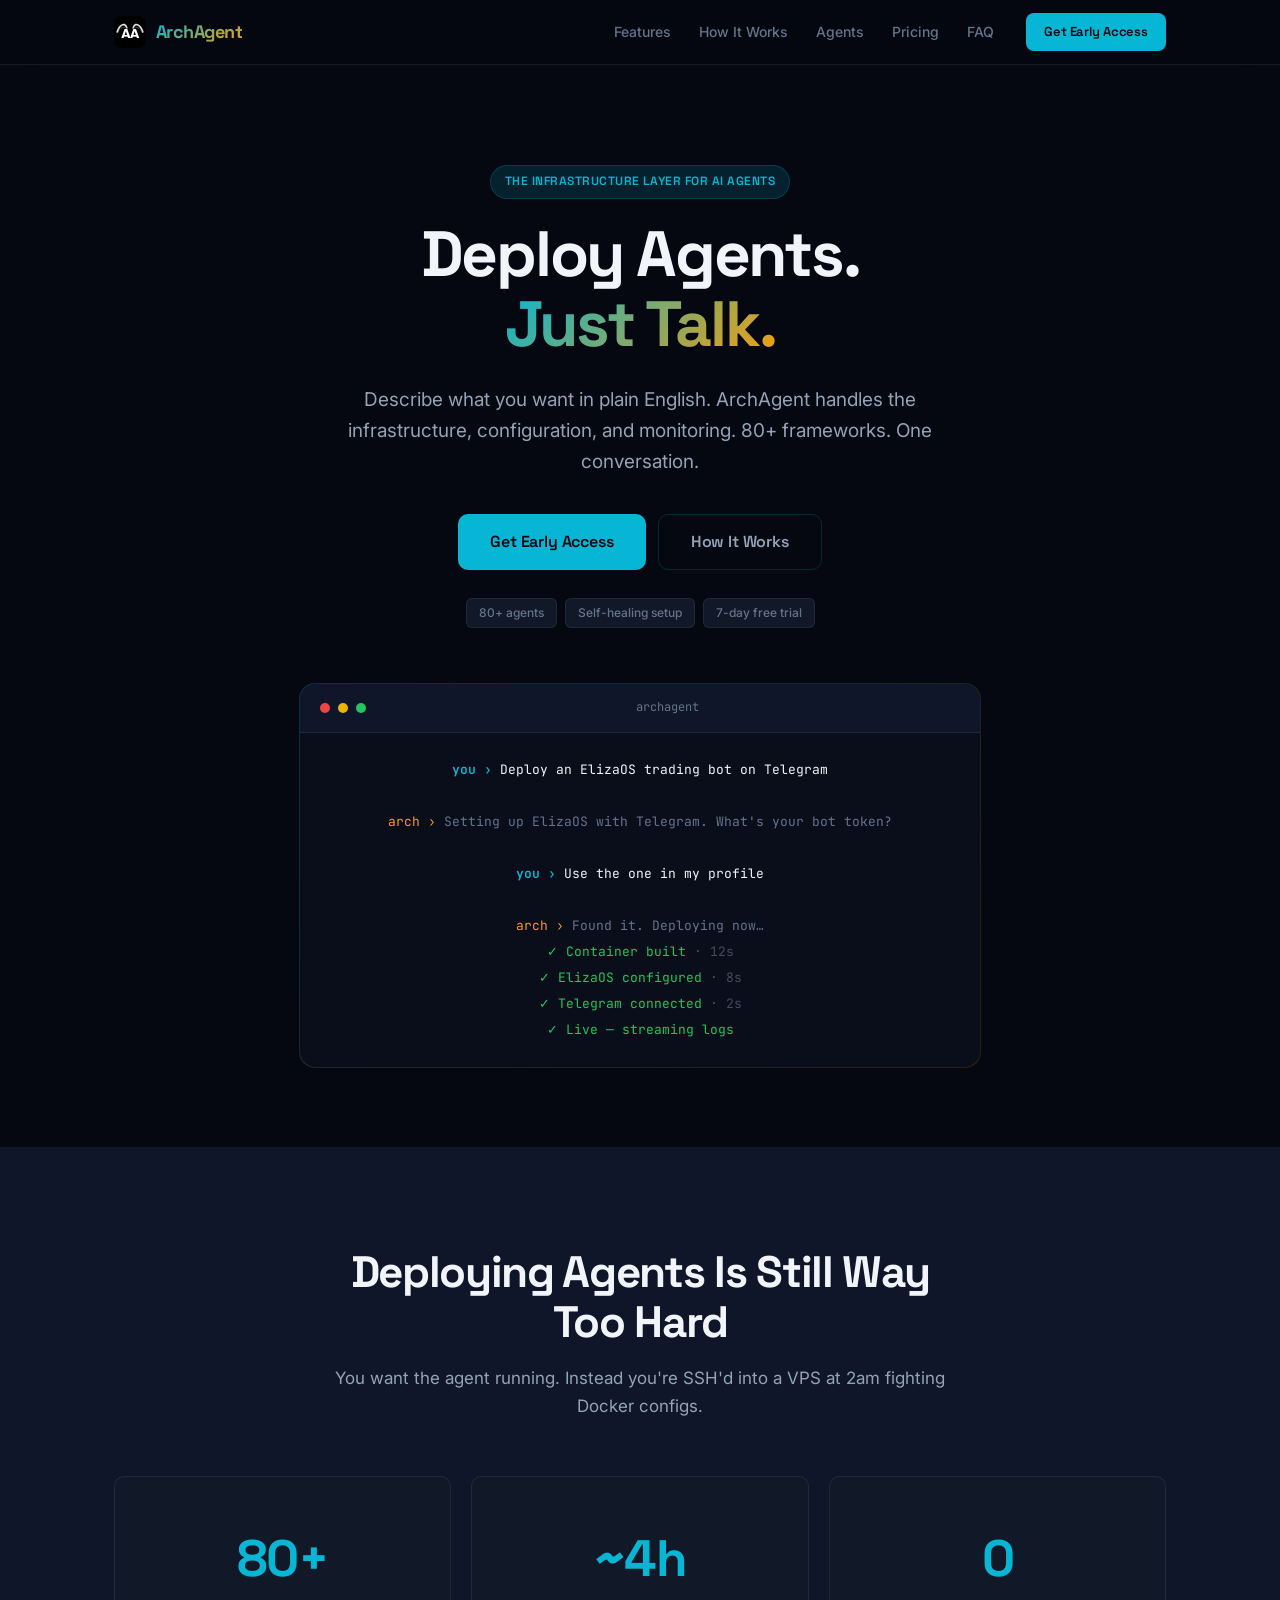
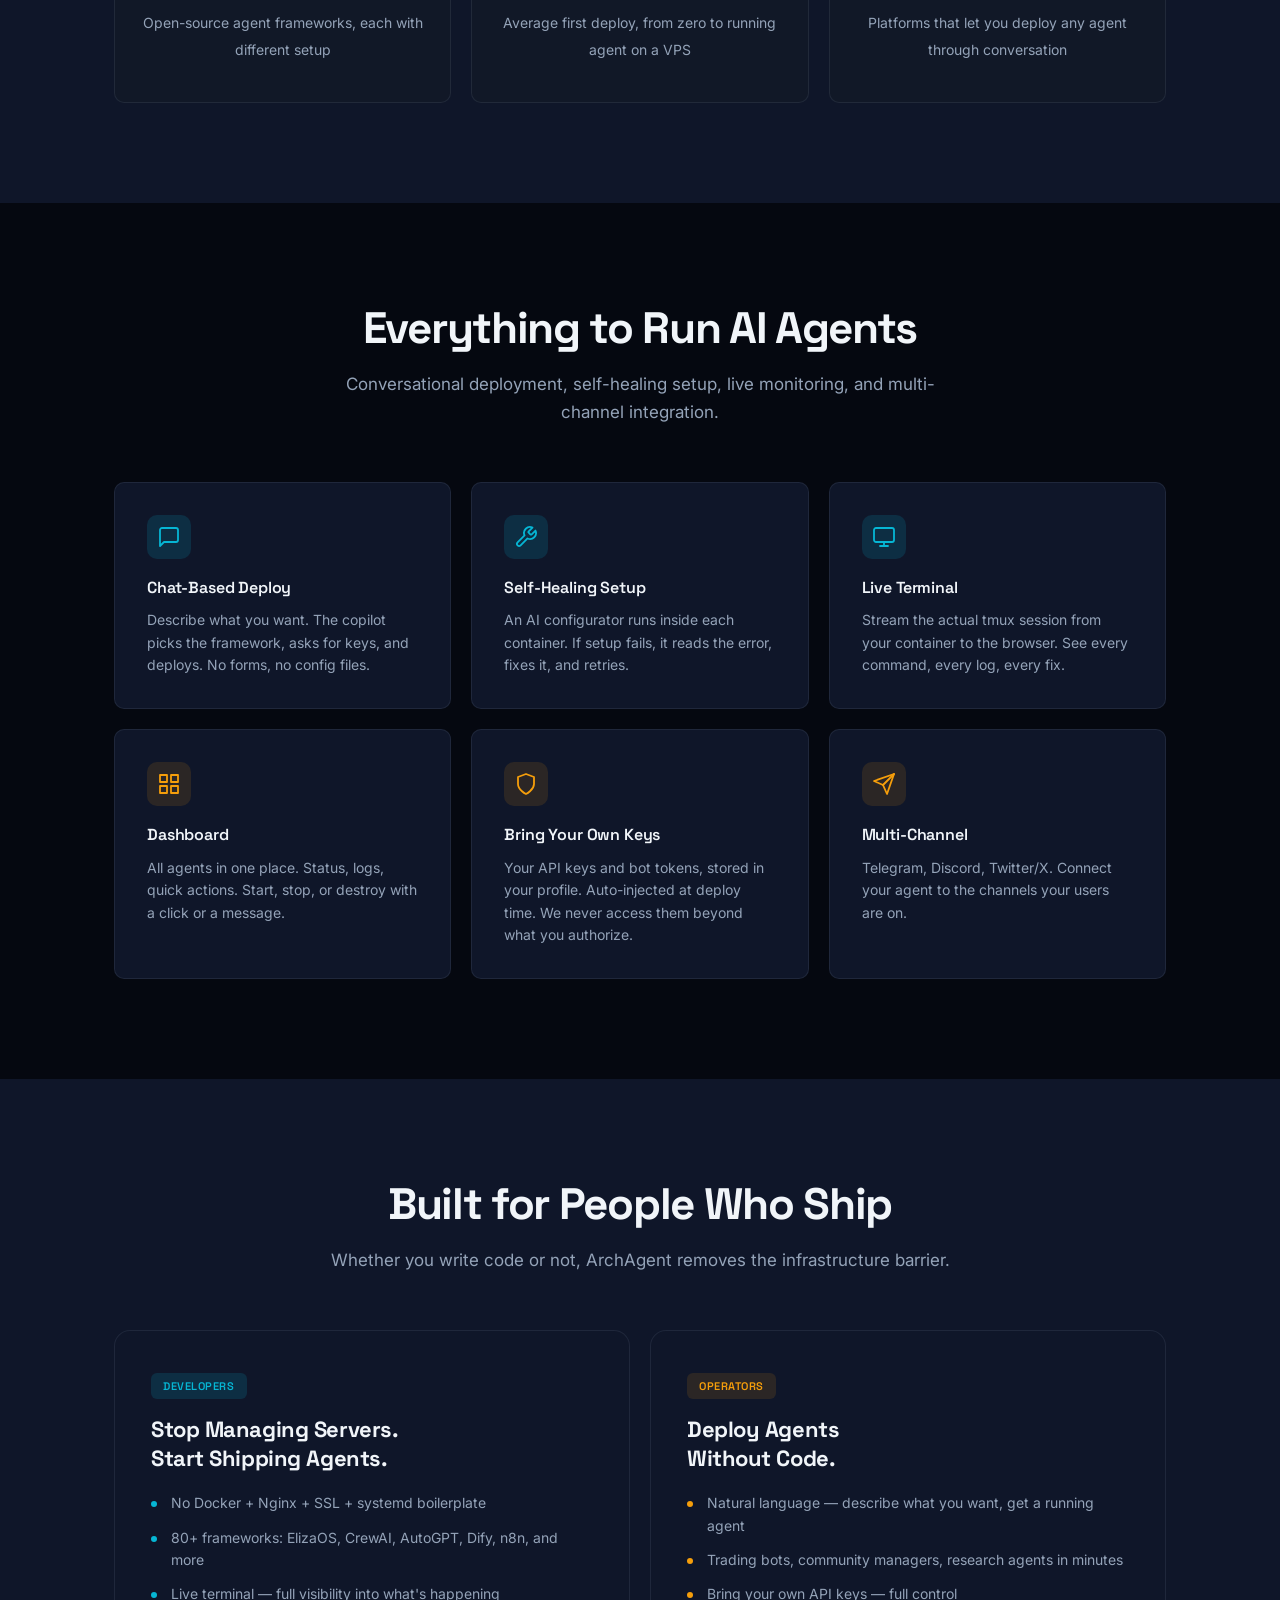
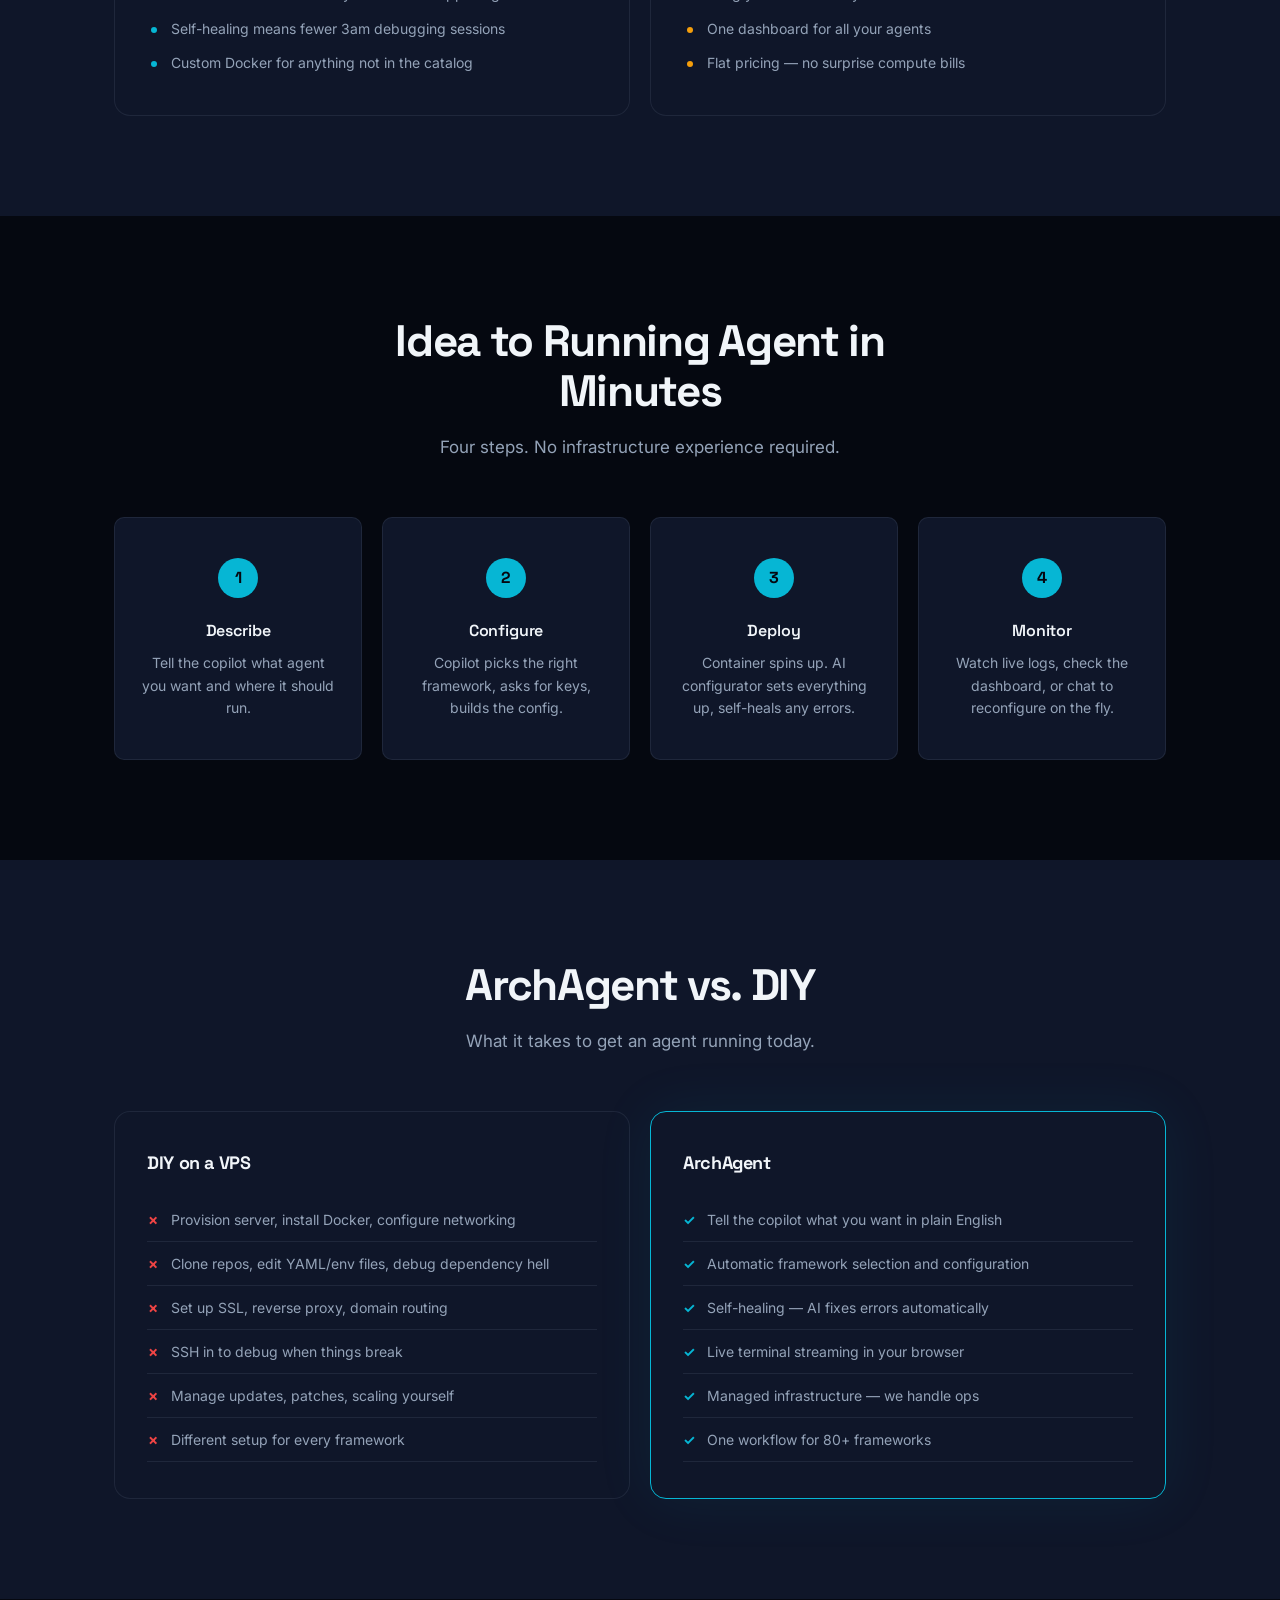
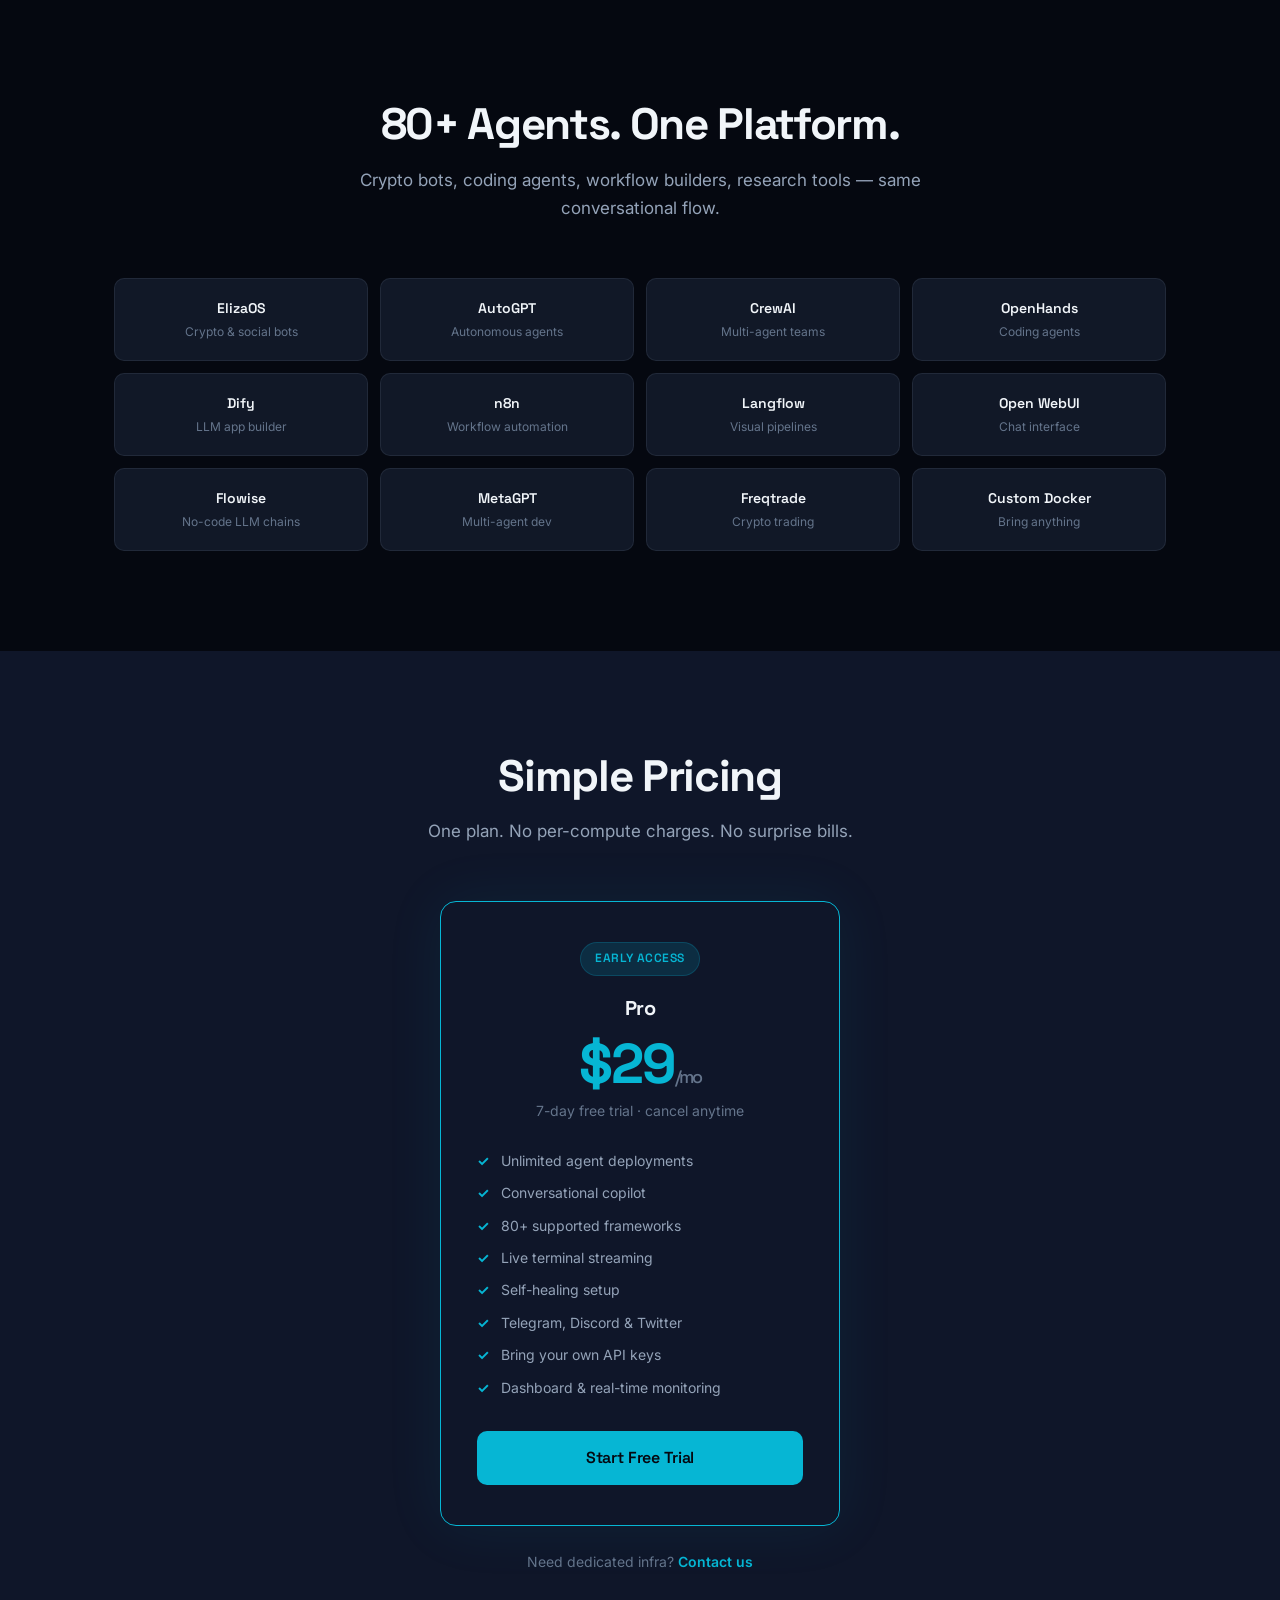
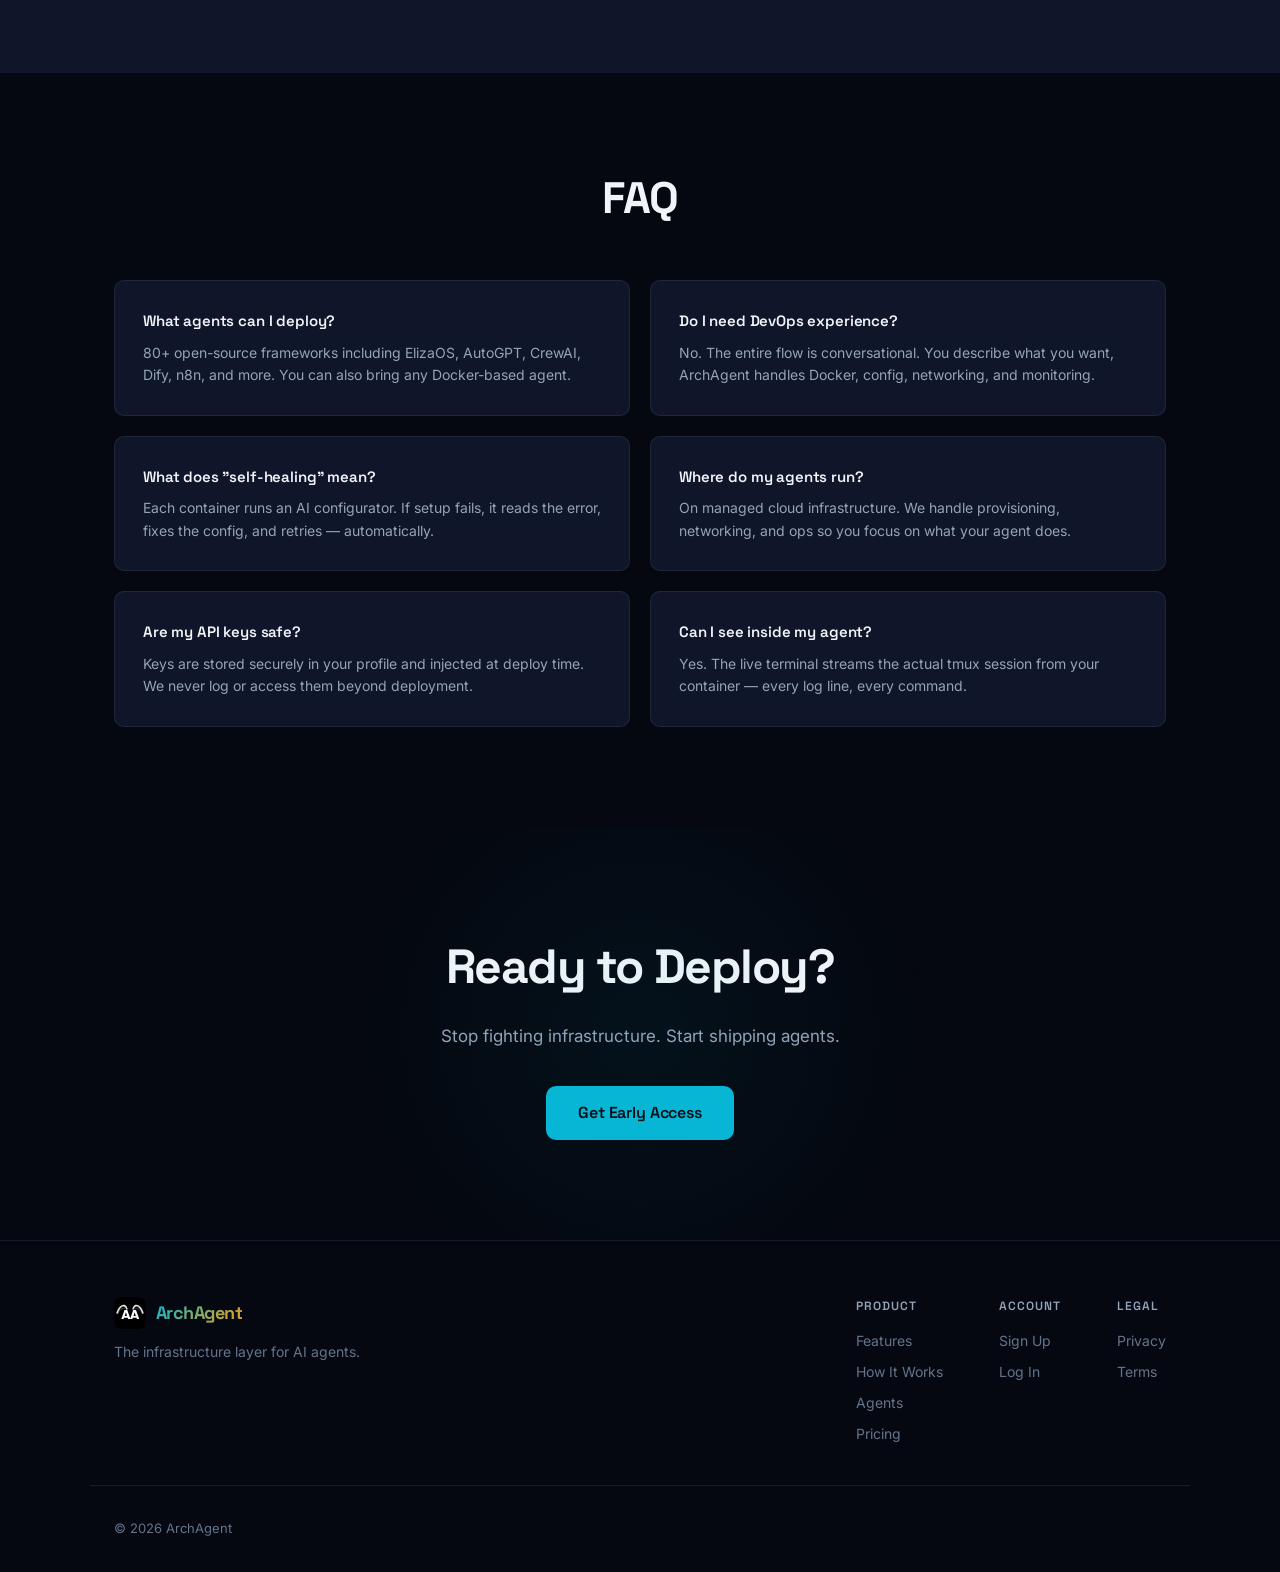
==== index.html @ 3a480fa2 "Fix placeholder link, inline styles, font imports, footer links, and webmanifest - Replace href="#" " ====
<!DOCTYPE html>
<html lang="en">
<head>
  <meta charset="UTF-8">
  <meta name="viewport" content="width=device-width, initial-scale=1.0">
  <title>ArchAgent &mdash; Deploy AI Agents by Chatting</title>
  <meta name="description" content="The infrastructure layer for AI agents. Deploy 80+ agent frameworks through conversation. No YAML, no CLI, no DevOps. Self-healing setup with full transparency.">
  <link rel="icon" type="image/svg+xml" href="favicon.svg">
  <link rel="manifest" href="site.webmanifest">
  <link rel="canonical" href="https://archagent.site/">
  <meta property="og:title" content="ArchAgent — Deploy AI Agents by Chatting">
  <meta property="og:description" content="The infrastructure layer for AI agents. Deploy 80+ frameworks through conversation. No YAML, no DevOps.">
  <meta property="og:type" content="website">
  <meta property="og:url" content="https://archagent.site/">
  <link rel="preconnect" href="https://fonts.googleapis.com">
  <link rel="preconnect" href="https://fonts.gstatic.com" crossorigin>
  <link href="https://fonts.googleapis.com/css2?family=Inter:wght@400;500;600;700&family=JetBrains+Mono:wght@400;500;600&family=Space+Grotesk:wght@500;600;700&display=swap" rel="stylesheet">
  <link rel="stylesheet" href="styles.css">
</head>
<body>
<div class="page">

  <header class="nav">
    <div class="nav-inner">
      <a href="/" class="logo" aria-label="ArchAgent home">
        <svg class="logo-mark" width="32" height="32" viewBox="0 0 32 32" fill="none">
          <rect width="32" height="32" rx="8" fill="#000"/>
          <path d="M3 16C3 16 4 13 5.5 11C7 9 9 8 10.5 8.5C12 9 12.5 10.5 13 12" stroke="#fff" stroke-width="1.4" stroke-linecap="round" fill="none" opacity=".85"/>
          <path d="M3.5 16C4 14.5 5 11.5 7 10C9 8.5 11 9 12.5 11" stroke="#fff" stroke-width="1.1" stroke-linecap="round" fill="none" opacity=".5"/>
          <path d="M4 16.5C4.5 15 6.5 12 8.5 11.5C10.5 11 12 12 13 13.5" stroke="#fff" stroke-width="0.8" stroke-linecap="round" fill="none" opacity=".3"/>
          <path d="M29 16C29 16 28 13 26.5 11C25 9 23 8 21.5 8.5C20 9 19.5 10.5 19 12" stroke="#fff" stroke-width="1.4" stroke-linecap="round" fill="none" opacity=".85"/>
          <path d="M28.5 16C28 14.5 27 11.5 25 10C23 8.5 21 9 19.5 11" stroke="#fff" stroke-width="1.1" stroke-linecap="round" fill="none" opacity=".5"/>
          <path d="M28 16.5C27.5 15 25.5 12 23.5 11.5C21.5 11 20 12 19 13.5" stroke="#fff" stroke-width="0.8" stroke-linecap="round" fill="none" opacity=".3"/>
          <text x="16" y="22" text-anchor="middle" font-family="system-ui,-apple-system,sans-serif" font-size="12" font-weight="800" letter-spacing="-0.5" fill="#fff">AA</text>
        </svg>
        <span class="logo-text">ArchAgent</span>
      </a>
      <nav class="nav-links">
        <a href="#features">Features</a>
        <a href="#how-it-works">How It Works</a>
        <a href="#agents">Agents</a>
        <a href="#pricing">Pricing</a>
        <a href="#faq">FAQ</a>
      </nav>
      <a href="https://app.archagent.site/signup" class="btn btn-sm">Get Early Access</a>
    </div>
  </header>

  <main>

    <!-- ==================== HERO ==================== -->
    <section class="hero">
      <div class="fade-up">
        <div class="pill">The Infrastructure Layer for AI Agents</div>
        <h1>Deploy Agents.<br><span class="highlight">Just Talk.</span></h1>
        <p class="hero-sub">Describe what you want in plain English. ArchAgent handles the infrastructure, configuration, and monitoring. 80+ frameworks. One conversation.</p>
        <div class="hero-actions">
          <a href="https://app.archagent.site/signup" class="btn btn-lg">Get Early Access</a>
          <a href="#how-it-works" class="btn btn-ghost btn-lg">How It Works</a>
        </div>
        <div class="hero-meta">
          <div class="tag">80+ agents</div>
          <div class="tag">Self-healing setup</div>
          <div class="tag">7-day free trial</div>
        </div>
      </div>
      <div class="terminal-wrap fade-up fade-up-delay">
        <div class="terminal-frame">
          <div class="terminal-bar">
            <span class="terminal-dot terminal-dot-r"></span>
            <span class="terminal-dot terminal-dot-y"></span>
            <span class="terminal-dot terminal-dot-g"></span>
            <span class="terminal-title">archagent</span>
          </div>
          <div class="terminal-body">
            <p><span class="prompt">you &rsaquo;</span> <span class="cmd">Deploy an ElizaOS trading bot on Telegram</span></p>
            <p>&nbsp;</p>
            <p><span class="hi">arch &rsaquo;</span> <span class="out">Setting up ElizaOS with Telegram. What's your bot token?</span></p>
            <p>&nbsp;</p>
            <p><span class="prompt">you &rsaquo;</span> <span class="cmd">Use the one in my profile</span></p>
            <p>&nbsp;</p>
            <p><span class="hi">arch &rsaquo;</span> <span class="out">Found it. Deploying now&hellip;</span></p>
            <p><span class="ok">&check; Container built</span> <span class="dim">&middot; 12s</span></p>
            <p><span class="ok">&check; ElizaOS configured</span> <span class="dim">&middot; 8s</span></p>
            <p><span class="ok">&check; Telegram connected</span> <span class="dim">&middot; 2s</span></p>
            <p><span class="ok">&check; Live &mdash; streaming logs</span></p>
          </div>
        </div>
      </div>
    </section>

    <!-- ==================== PROBLEM ==================== -->
    <section class="section section-surface" id="problem">
      <div class="container">
        <div class="section-header">
          <h2>Deploying Agents Is Still Way Too Hard</h2>
          <p>You want the agent running. Instead you're SSH'd into a VPS at 2am fighting Docker configs.</p>
        </div>
        <div class="stats-grid fade-up">
          <div class="stat-card">
            <span class="stat-num">80+</span>
            <span class="stat-label">Open-source agent frameworks, each with different setup</span>
          </div>
          <div class="stat-card">
            <span class="stat-num">~4h</span>
            <span class="stat-label">Average first deploy, from zero to running agent on a VPS</span>
          </div>
          <div class="stat-card">
            <span class="stat-num">0</span>
            <span class="stat-label">Platforms that let you deploy any agent through conversation</span>
          </div>
        </div>
      </div>
    </section>

    <!-- ==================== FEATURES ==================== -->
    <section class="section" id="features">
      <div class="container">
        <div class="section-header">
          <h2>Everything to Run AI Agents</h2>
          <p>Conversational deployment, self-healing setup, live monitoring, and multi-channel integration.</p>
        </div>
        <div class="feature-grid fade-up">
          <div class="feature">
            <div class="feature-icon">
              <svg width="24" height="24" viewBox="0 0 24 24" fill="none" stroke="currentColor" stroke-width="1.8" stroke-linecap="round" stroke-linejoin="round"><path d="M21 15a2 2 0 01-2 2H7l-4 4V5a2 2 0 012-2h14a2 2 0 012 2z"/></svg>
            </div>
            <h3>Chat-Based Deploy</h3>
            <p>Describe what you want. The copilot picks the framework, asks for keys, and deploys. No forms, no config files.</p>
          </div>
          <div class="feature">
            <div class="feature-icon">
              <svg width="24" height="24" viewBox="0 0 24 24" fill="none" stroke="currentColor" stroke-width="1.8" stroke-linecap="round" stroke-linejoin="round"><path d="M14.7 6.3a1 1 0 000 1.4l1.6 1.6a1 1 0 001.4 0l3.77-3.77a6 6 0 01-7.94 7.94l-6.91 6.91a2.12 2.12 0 01-3-3l6.91-6.91a6 6 0 017.94-7.94l-3.76 3.76z"/></svg>
            </div>
            <h3>Self-Healing Setup</h3>
            <p>An AI configurator runs inside each container. If setup fails, it reads the error, fixes it, and retries.</p>
          </div>
          <div class="feature">
            <div class="feature-icon">
              <svg width="24" height="24" viewBox="0 0 24 24" fill="none" stroke="currentColor" stroke-width="1.8" stroke-linecap="round" stroke-linejoin="round"><rect x="2" y="3" width="20" height="14" rx="2"/><line x1="8" y1="21" x2="16" y2="21"/><line x1="12" y1="17" x2="12" y2="21"/></svg>
            </div>
            <h3>Live Terminal</h3>
            <p>Stream the actual tmux session from your container to the browser. See every command, every log, every fix.</p>
          </div>
          <div class="feature">
            <div class="feature-icon feature-icon-amber">
              <svg width="24" height="24" viewBox="0 0 24 24" fill="none" stroke="currentColor" stroke-width="1.8" stroke-linecap="round" stroke-linejoin="round"><rect x="3" y="3" width="7" height="7"/><rect x="14" y="3" width="7" height="7"/><rect x="14" y="14" width="7" height="7"/><rect x="3" y="14" width="7" height="7"/></svg>
            </div>
            <h3>Dashboard</h3>
            <p>All agents in one place. Status, logs, quick actions. Start, stop, or destroy with a click or a message.</p>
          </div>
          <div class="feature">
            <div class="feature-icon feature-icon-amber">
              <svg width="24" height="24" viewBox="0 0 24 24" fill="none" stroke="currentColor" stroke-width="1.8" stroke-linecap="round" stroke-linejoin="round"><path d="M12 22s8-4 8-10V5l-8-3-8 3v7c0 6 8 10 8 10z"/></svg>
            </div>
            <h3>Bring Your Own Keys</h3>
            <p>Your API keys and bot tokens, stored in your profile. Auto-injected at deploy time. We never access them beyond what you authorize.</p>
          </div>
          <div class="feature">
            <div class="feature-icon feature-icon-amber">
              <svg width="24" height="24" viewBox="0 0 24 24" fill="none" stroke="currentColor" stroke-width="1.8" stroke-linecap="round" stroke-linejoin="round"><line x1="22" y1="2" x2="11" y2="13"/><polygon points="22 2 15 22 11 13 2 9 22 2"/></svg>
            </div>
            <h3>Multi-Channel</h3>
            <p>Telegram, Discord, Twitter/X. Connect your agent to the channels your users are on.</p>
          </div>
        </div>
      </div>
    </section>

    <!-- ==================== WHO IT'S FOR ==================== -->
    <section class="section section-surface">
      <div class="container">
        <div class="section-header">
          <h2>Built for People Who Ship</h2>
          <p>Whether you write code or not, ArchAgent removes the infrastructure barrier.</p>
        </div>
        <div class="bento fade-up">
          <div class="bento-card bento-card-cyan">
            <span class="bento-badge bento-badge-cyan">Developers</span>
            <h3>Stop Managing Servers.<br>Start Shipping Agents.</h3>
            <ul class="bento-list">
              <li>No Docker + Nginx + SSL + systemd boilerplate</li>
              <li>80+ frameworks: ElizaOS, CrewAI, AutoGPT, Dify, n8n, and more</li>
              <li>Live terminal &mdash; full visibility into what's happening</li>
              <li>Self-healing means fewer 3am debugging sessions</li>
              <li>Custom Docker for anything not in the catalog</li>
            </ul>
          </div>
          <div class="bento-card bento-card-amber">
            <span class="bento-badge bento-badge-amber">Operators</span>
            <h3>Deploy Agents<br>Without Code.</h3>
            <ul class="bento-list">
              <li>Natural language &mdash; describe what you want, get a running agent</li>
              <li>Trading bots, community managers, research agents in minutes</li>
              <li>Bring your own API keys &mdash; full control</li>
              <li>One dashboard for all your agents</li>
              <li>Flat pricing &mdash; no surprise compute bills</li>
            </ul>
          </div>
        </div>
      </div>
    </section>

    <!-- ==================== HOW IT WORKS ==================== -->
    <section class="section" id="how-it-works">
      <div class="container">
        <div class="section-header">
          <h2>Idea to Running Agent in Minutes</h2>
          <p>Four steps. No infrastructure experience required.</p>
        </div>
        <div class="steps fade-up">
          <div class="step">
            <div class="step-num">1</div>
            <h3>Describe</h3>
            <p>Tell the copilot what agent you want and where it should run.</p>
          </div>
          <div class="step">
            <div class="step-num">2</div>
            <h3>Configure</h3>
            <p>Copilot picks the right framework, asks for keys, builds the config.</p>
          </div>
          <div class="step">
            <div class="step-num">3</div>
            <h3>Deploy</h3>
            <p>Container spins up. AI configurator sets everything up, self-heals any errors.</p>
          </div>
          <div class="step">
            <div class="step-num">4</div>
            <h3>Monitor</h3>
            <p>Watch live logs, check the dashboard, or chat to reconfigure on the fly.</p>
          </div>
        </div>
      </div>
    </section>

    <!-- ==================== COMPARISON ==================== -->
    <section class="section section-surface">
      <div class="container">
        <div class="section-header">
          <h2>ArchAgent vs. DIY</h2>
          <p>What it takes to get an agent running today.</p>
        </div>
        <div class="compare-grid fade-up">
          <div class="compare-card">
            <h3>DIY on a VPS</h3>
            <ul class="compare-list compare-list-no">
              <li>Provision server, install Docker, configure networking</li>
              <li>Clone repos, edit YAML/env files, debug dependency hell</li>
              <li>Set up SSL, reverse proxy, domain routing</li>
              <li>SSH in to debug when things break</li>
              <li>Manage updates, patches, scaling yourself</li>
              <li>Different setup for every framework</li>
            </ul>
          </div>
          <div class="compare-card compare-card-accent">
            <h3>ArchAgent</h3>
            <ul class="compare-list compare-list-yes">
              <li>Tell the copilot what you want in plain English</li>
              <li>Automatic framework selection and configuration</li>
              <li>Self-healing &mdash; AI fixes errors automatically</li>
              <li>Live terminal streaming in your browser</li>
              <li>Managed infrastructure &mdash; we handle ops</li>
              <li>One workflow for 80+ frameworks</li>
            </ul>
          </div>
        </div>
      </div>
    </section>

    <!-- ==================== AGENTS ==================== -->
    <section class="section" id="agents">
      <div class="container">
        <div class="section-header">
          <h2>80+ Agents. One Platform.</h2>
          <p>Crypto bots, coding agents, workflow builders, research tools &mdash; same conversational flow.</p>
        </div>
        <div class="agents-grid fade-up">
          <div class="agent-card"><div class="agent-name">ElizaOS</div><div class="agent-desc">Crypto &amp; social bots</div></div>
          <div class="agent-card"><div class="agent-name">AutoGPT</div><div class="agent-desc">Autonomous agents</div></div>
          <div class="agent-card"><div class="agent-name">CrewAI</div><div class="agent-desc">Multi-agent teams</div></div>
          <div class="agent-card"><div class="agent-name">OpenHands</div><div class="agent-desc">Coding agents</div></div>
          <div class="agent-card"><div class="agent-name">Dify</div><div class="agent-desc">LLM app builder</div></div>
          <div class="agent-card"><div class="agent-name">n8n</div><div class="agent-desc">Workflow automation</div></div>
          <div class="agent-card"><div class="agent-name">Langflow</div><div class="agent-desc">Visual pipelines</div></div>
          <div class="agent-card"><div class="agent-name">Open WebUI</div><div class="agent-desc">Chat interface</div></div>
          <div class="agent-card"><div class="agent-name">Flowise</div><div class="agent-desc">No-code LLM chains</div></div>
          <div class="agent-card"><div class="agent-name">MetaGPT</div><div class="agent-desc">Multi-agent dev</div></div>
          <div class="agent-card"><div class="agent-name">Freqtrade</div><div class="agent-desc">Crypto trading</div></div>
          <div class="agent-card"><div class="agent-name">Custom Docker</div><div class="agent-desc">Bring anything</div></div>
        </div>
      </div>
    </section>

    <!-- ==================== PRICING ==================== -->
    <section class="section section-surface" id="pricing">
      <div class="container">
        <div class="section-header">
          <h2>Simple Pricing</h2>
          <p>One plan. No per-compute charges. No surprise bills.</p>
        </div>
        <div class="pricing-wrap fade-up">
          <div class="pricing-card">
            <div class="pill">Early Access</div>
            <h3 class="pricing-title">Pro</h3>
            <div class="pricing-price">$29<span>/mo</span></div>
            <div class="pricing-period">7-day free trial &middot; cancel anytime</div>
            <ul class="pricing-features">
              <li>Unlimited agent deployments</li>
              <li>Conversational copilot</li>
              <li>80+ supported frameworks</li>
              <li>Live terminal streaming</li>
              <li>Self-healing setup</li>
              <li>Telegram, Discord &amp; Twitter</li>
              <li>Bring your own API keys</li>
              <li>Dashboard &amp; real-time monitoring</li>
            </ul>
            <a href="https://app.archagent.site/signup" class="btn btn-lg pricing-cta">Start Free Trial</a>
          </div>
        </div>
        <p class="pricing-note">Need dedicated infra? <a href="mailto:hello@archagent.site">Contact us</a></p>
      </div>
    </section>

    <!-- ==================== FAQ ==================== -->
    <section class="section" id="faq">
      <div class="container">
        <div class="section-header">
          <h2>FAQ</h2>
        </div>
        <div class="faq-grid fade-up">
          <div class="faq-item">
            <h3>What agents can I deploy?</h3>
            <p>80+ open-source frameworks including ElizaOS, AutoGPT, CrewAI, Dify, n8n, and more. You can also bring any Docker-based agent.</p>
          </div>
          <div class="faq-item">
            <h3>Do I need DevOps experience?</h3>
            <p>No. The entire flow is conversational. You describe what you want, ArchAgent handles Docker, config, networking, and monitoring.</p>
          </div>
          <div class="faq-item">
            <h3>What does "self-healing" mean?</h3>
            <p>Each container runs an AI configurator. If setup fails, it reads the error, fixes the config, and retries &mdash; automatically.</p>
          </div>
          <div class="faq-item">
            <h3>Where do my agents run?</h3>
            <p>On managed cloud infrastructure. We handle provisioning, networking, and ops so you focus on what your agent does.</p>
          </div>
          <div class="faq-item">
            <h3>Are my API keys safe?</h3>
            <p>Keys are stored securely in your profile and injected at deploy time. We never log or access them beyond deployment.</p>
          </div>
          <div class="faq-item">
            <h3>Can I see inside my agent?</h3>
            <p>Yes. The live terminal streams the actual tmux session from your container &mdash; every log line, every command.</p>
          </div>
        </div>
      </div>
    </section>

    <!-- ==================== CTA ==================== -->
    <section class="section-cta">
      <div class="container">
        <h2>Ready to Deploy?</h2>
        <p>Stop fighting infrastructure. Start shipping agents.</p>
        <a href="https://app.archagent.site/signup" class="btn btn-lg">Get Early Access</a>
      </div>
    </section>

  </main>

  <footer class="footer">
    <div class="footer-inner">
      <div class="footer-brand">
        <a href="/" class="logo" aria-label="ArchAgent home">
          <svg class="logo-mark" width="32" height="32" viewBox="0 0 32 32" fill="none">
            <rect width="32" height="32" rx="8" fill="#000"/>
            <path d="M3 16C3 16 4 13 5.5 11C7 9 9 8 10.5 8.5C12 9 12.5 10.5 13 12" stroke="#fff" stroke-width="1.4" stroke-linecap="round" fill="none" opacity=".85"/>
            <path d="M3.5 16C4 14.5 5 11.5 7 10C9 8.5 11 9 12.5 11" stroke="#fff" stroke-width="1.1" stroke-linecap="round" fill="none" opacity=".5"/>
            <path d="M4 16.5C4.5 15 6.5 12 8.5 11.5C10.5 11 12 12 13 13.5" stroke="#fff" stroke-width="0.8" stroke-linecap="round" fill="none" opacity=".3"/>
            <path d="M29 16C29 16 28 13 26.5 11C25 9 23 8 21.5 8.5C20 9 19.5 10.5 19 12" stroke="#fff" stroke-width="1.4" stroke-linecap="round" fill="none" opacity=".85"/>
            <path d="M28.5 16C28 14.5 27 11.5 25 10C23 8.5 21 9 19.5 11" stroke="#fff" stroke-width="1.1" stroke-linecap="round" fill="none" opacity=".5"/>
            <path d="M28 16.5C27.5 15 25.5 12 23.5 11.5C21.5 11 20 12 19 13.5" stroke="#fff" stroke-width="0.8" stroke-linecap="round" fill="none" opacity=".3"/>
            <text x="16" y="22" text-anchor="middle" font-family="system-ui,-apple-system,sans-serif" font-size="12" font-weight="800" letter-spacing="-0.5" fill="#fff">AA</text>
          </svg>
          <span class="logo-text">ArchAgent</span>
        </a>
        <p class="footer-tagline">The infrastructure layer for AI agents.</p>
      </div>
      <div class="footer-links">
        <div class="footer-col">
          <h4>Product</h4>
          <a href="/#features">Features</a>
          <a href="/#how-it-works">How It Works</a>
          <a href="/#agents">Agents</a>
          <a href="/#pricing">Pricing</a>
        </div>
        <div class="footer-col">
          <h4>Account</h4>
          <a href="https://app.archagent.site/signup">Sign Up</a>
          <a href="https://app.archagent.site/login">Log In</a>
        </div>
        <div class="footer-col">
          <h4>Legal</h4>
          <a href="privacy.html">Privacy</a>
          <a href="terms.html">Terms</a>
        </div>
      </div>
    </div>
    <div class="footer-bottom">&copy; 2026 ArchAgent</div>
  </footer>

</div>
</body>
</html>
---- styles.css ----
/* ===== RESET & BASE ===== */
*,*::before,*::after{box-sizing:border-box;margin:0;padding:0}
html{scroll-behavior:smooth;-webkit-text-size-adjust:100%}

:root{
  --bg-0:#050810;
  --bg-1:#0a0e1a;
  --bg-2:#111827;
  --bg-3:#1e293b;
  --surface:#0f1629;
  --ink:#f1f5f9;
  --muted:#94a3b8;
  --soft:#64748b;
  --cyan:#06b6d4;
  --cyan-dim:rgba(6,182,212,.15);
  --amber:#f59e0b;
  --amber-dim:rgba(245,158,11,.12);
  --border:rgba(148,163,184,.12);
  --border-bright:rgba(6,182,212,.2);
  --glow:0 0 60px rgba(6,182,212,.08);
  --shadow-1:0 16px 48px rgba(0,0,0,.3);
  --shadow-2:0 32px 80px rgba(0,0,0,.4);
  --radius:10px;
  --radius-lg:16px;
  --max-w:1100px;
  --font-body:'Inter',system-ui,-apple-system,sans-serif;
  --font-heading:'Space Grotesk','Inter',system-ui,sans-serif;
  --font-mono:'JetBrains Mono','SF Mono',Menlo,monospace;
}

body{
  font-family:var(--font-body);
  font-size:16px;
  line-height:1.65;
  color:var(--ink);
  background:var(--bg-0);
  -webkit-font-smoothing:antialiased;
}

a{color:inherit;text-decoration:none}
img{max-width:100%;display:block}
ul{list-style:none}

.page{min-height:100vh;display:flex;flex-direction:column}
.container{max-width:var(--max-w);margin:0 auto;padding:0 24px}

/* ===== ANIMATIONS ===== */
@keyframes fadeUp{from{opacity:0;transform:translateY(20px)}to{opacity:1;transform:translateY(0)}}
@keyframes glow-pulse{0%,100%{opacity:.6}50%{opacity:1}}
.fade-up{animation:fadeUp .5s ease both}
.fade-up-delay{animation-delay:.1s}
@media(prefers-reduced-motion:reduce){.fade-up{animation:none}}

/* ===== NAV ===== */
.nav{
  position:sticky;top:0;z-index:100;
  background:rgba(5,8,16,.85);
  backdrop-filter:blur(20px);-webkit-backdrop-filter:blur(20px);
  border-bottom:1px solid var(--border);
}
.nav-inner{
  max-width:var(--max-w);margin:0 auto;padding:0 24px;
  height:64px;display:flex;align-items:center;gap:32px;
}
.logo{display:flex;align-items:center;gap:10px;font-weight:700;font-size:18px;letter-spacing:-.03em}
.logo-mark{flex-shrink:0}
.logo-text{
  font-family:var(--font-heading);
  background:linear-gradient(135deg,var(--cyan),var(--amber));
  -webkit-background-clip:text;-webkit-text-fill-color:transparent;
  background-clip:text;
}
.nav-links{display:flex;gap:28px;margin-left:auto}
.nav-links a{
  font-size:14px;font-weight:500;color:var(--soft);
  transition:color .18s;
}
.nav-links a:hover{color:var(--cyan)}

/* ===== BUTTONS ===== */
.btn{
  display:inline-flex;align-items:center;justify-content:center;
  padding:10px 24px;border-radius:8px;font-size:14px;font-weight:600;
  font-family:var(--font-heading);letter-spacing:-.01em;
  background:var(--cyan);color:var(--bg-0);
  border:none;cursor:pointer;
  transition:all .18s;text-decoration:none;
}
.btn:hover{background:#22d3ee;box-shadow:0 0 24px rgba(6,182,212,.3);transform:translateY(-1px)}
.btn-lg{padding:14px 32px;font-size:16px;border-radius:10px}
.btn-sm{padding:8px 18px;font-size:13px}
.btn-ghost{
  background:transparent;color:var(--muted);
  border:1px solid var(--border-bright);
}
.btn-ghost:hover{color:var(--cyan);border-color:var(--cyan);background:var(--cyan-dim);box-shadow:none}
.btn-amber{background:var(--amber);color:var(--bg-0)}
.btn-amber:hover{background:#fbbf24;box-shadow:0 0 24px rgba(245,158,11,.3)}

/* ===== PILL & TAG ===== */
.pill{
  display:inline-block;padding:6px 14px;border-radius:100px;
  font-size:12px;font-weight:600;letter-spacing:.04em;text-transform:uppercase;
  font-family:var(--font-heading);
  background:var(--cyan-dim);color:var(--cyan);
  border:1px solid rgba(6,182,212,.2);
}
.tag{
  display:inline-block;padding:4px 12px;border-radius:6px;
  font-size:12px;font-weight:500;color:var(--soft);
  background:var(--bg-2);border:1px solid var(--border);
}

/* ===== HERO ===== */
.hero{
  padding:100px 24px 80px;
  max-width:var(--max-w);margin:0 auto;
  text-align:center;
}
.hero h1{
  font-family:var(--font-heading);font-size:clamp(36px,5.5vw,64px);
  line-height:1.1;font-weight:700;letter-spacing:-.035em;
  margin:20px 0 24px;
}
.hero h1 .highlight{
  background:linear-gradient(135deg,var(--cyan),var(--amber));
  -webkit-background-clip:text;-webkit-text-fill-color:transparent;
  background-clip:text;
}
.hero-sub{
  font-size:19px;line-height:1.65;color:var(--muted);
  max-width:600px;margin:0 auto 36px;
}
.hero-compact{padding-bottom:40px}
.hero-actions{display:flex;gap:12px;justify-content:center;flex-wrap:wrap;margin-bottom:28px}
.hero-meta{display:flex;gap:8px;flex-wrap:wrap;justify-content:center}

/* Terminal preview */
.terminal-wrap{
  max-width:680px;margin:56px auto 0;
  position:relative;
}
.terminal-wrap::before{
  content:'';position:absolute;inset:-1px;border-radius:var(--radius-lg);
  background:linear-gradient(135deg,rgba(6,182,212,.25),rgba(245,158,11,.15));
  z-index:-1;
}
.terminal-frame{
  background:var(--bg-1);border-radius:var(--radius-lg);
  overflow:hidden;
}
.terminal-bar{
  display:flex;align-items:center;gap:8px;
  padding:14px 20px;
  background:var(--surface);
  border-bottom:1px solid var(--border);
}
.terminal-dot{width:10px;height:10px;border-radius:50%}
.terminal-dot-r{background:#ef4444}
.terminal-dot-y{background:#eab308}
.terminal-dot-g{background:#22c55e}
.terminal-title{flex:1;text-align:center;font-family:var(--font-mono);font-size:12px;color:var(--soft)}
.terminal-body{padding:24px;font-family:var(--font-mono);font-size:13px;line-height:2}
.terminal-body .prompt{color:var(--cyan);font-weight:600}
.terminal-body .cmd{color:var(--ink)}
.terminal-body .out{color:var(--soft)}
.terminal-body .ok{color:#22c55e}
.terminal-body .hi{color:var(--amber)}
.terminal-body .dim{color:var(--soft);opacity:.6}

/* ===== SECTIONS ===== */
.section{padding:100px 0}
.section-surface{background:var(--surface)}
.section-flush{padding-top:0}
.section-header{text-align:center;max-width:620px;margin:0 auto 56px}
.section-header h2{
  font-family:var(--font-heading);font-size:clamp(28px,3.5vw,44px);
  font-weight:700;letter-spacing:-.03em;line-height:1.15;margin-bottom:16px;
}
.section-header p{color:var(--muted);font-size:17px;line-height:1.65}

/* ===== STATS ===== */
.stats-grid{display:grid;grid-template-columns:repeat(3,1fr);gap:20px}
.stat-card{
  text-align:center;padding:40px 24px;border-radius:var(--radius);
  background:var(--bg-2);border:1px solid var(--border);
}
.stat-num{
  display:block;font-family:var(--font-heading);font-size:clamp(36px,4vw,52px);
  font-weight:700;letter-spacing:-.03em;
  color:var(--cyan);margin-bottom:8px;
}
.stat-label{font-size:14px;line-height:1.5;color:var(--muted)}

/* ===== FEATURES ===== */
.feature-grid{display:grid;grid-template-columns:repeat(3,1fr);gap:20px}
.feature{
  padding:32px;border-radius:var(--radius);
  background:var(--surface);border:1px solid var(--border);
  transition:border-color .2s,box-shadow .2s;
}
.feature:hover{border-color:var(--border-bright);box-shadow:var(--glow)}
.feature-icon{
  width:44px;height:44px;border-radius:10px;
  display:flex;align-items:center;justify-content:center;
  background:var(--cyan-dim);color:var(--cyan);margin-bottom:16px;
}
.feature-icon-amber{background:var(--amber-dim);color:var(--amber)}
.feature h3{
  font-family:var(--font-heading);font-size:16px;font-weight:600;
  letter-spacing:-.01em;margin-bottom:8px;
}
.feature p{font-size:14px;color:var(--muted);line-height:1.6}

/* ===== BENTO ===== */
.bento{display:grid;grid-template-columns:1fr 1fr;gap:20px}
.bento-card{
  padding:40px 36px;border-radius:var(--radius-lg);
  background:var(--surface);border:1px solid var(--border);
  transition:border-color .2s;
}
.bento-card:hover{border-color:var(--border-bright)}
.bento-card-full{grid-column:1/-1}
.bento-badge{
  display:inline-block;padding:4px 12px;border-radius:6px;
  font-family:var(--font-heading);font-size:11px;font-weight:600;
  letter-spacing:.05em;text-transform:uppercase;margin-bottom:16px;
}
.bento-badge-cyan{background:var(--cyan-dim);color:var(--cyan)}
.bento-badge-amber{background:var(--amber-dim);color:var(--amber)}
.bento-card h3{
  font-family:var(--font-heading);font-size:22px;font-weight:700;
  letter-spacing:-.02em;line-height:1.3;margin-bottom:20px;
}
.bento-list{display:flex;flex-direction:column;gap:12px}
.bento-list li{
  font-size:14px;line-height:1.6;color:var(--muted);
  padding-left:20px;position:relative;
}
.bento-list li::before{
  content:'';position:absolute;left:0;top:9px;
  width:6px;height:6px;border-radius:50%;
}
.bento-card-cyan .bento-list li::before{background:var(--cyan)}
.bento-card-amber .bento-list li::before{background:var(--amber)}

/* ===== STEPS ===== */
.steps{display:grid;grid-template-columns:repeat(4,1fr);gap:20px}
.step{
  text-align:center;padding:40px 24px;
  border-radius:var(--radius);background:var(--surface);
  border:1px solid var(--border);
}
.step-num{
  width:40px;height:40px;border-radius:50%;margin:0 auto 20px;
  display:flex;align-items:center;justify-content:center;
  font-family:var(--font-heading);font-size:16px;font-weight:700;
  color:var(--bg-0);background:var(--cyan);
}
.step h3{font-family:var(--font-heading);font-size:16px;font-weight:600;letter-spacing:-.01em;margin-bottom:8px}
.step p{font-size:14px;color:var(--muted);line-height:1.6}

/* ===== COMPARE ===== */
.compare-grid{display:grid;grid-template-columns:1fr 1fr;gap:20px}
.compare-card{
  padding:36px 32px;border-radius:var(--radius-lg);
  background:var(--surface);border:1px solid var(--border);
}
.compare-card-accent{border-color:var(--cyan);box-shadow:var(--glow)}
.compare-card h3{font-family:var(--font-heading);font-size:18px;font-weight:700;letter-spacing:-.02em;margin-bottom:20px}
.compare-list li{
  padding:10px 0;font-size:14px;color:var(--muted);
  border-bottom:1px solid var(--border);
  padding-left:24px;position:relative;
}
.compare-list-yes li::before{content:'\2713';position:absolute;left:0;color:var(--cyan);font-weight:700}
.compare-list-no li::before{content:'\2717';position:absolute;left:0;color:#ef4444;font-weight:700}

/* ===== AGENTS ===== */
.agents-grid{display:grid;grid-template-columns:repeat(4,1fr);gap:12px}
.agent-card{
  padding:18px;border-radius:var(--radius);
  background:var(--bg-2);border:1px solid var(--border);
  text-align:center;transition:border-color .18s;
}
.agent-card:hover{border-color:var(--border-bright)}
.agent-name{font-family:var(--font-heading);font-size:14px;font-weight:600;margin-bottom:2px}
.agent-desc{font-size:12px;color:var(--soft)}

/* ===== FAQ ===== */
.faq-grid{display:grid;grid-template-columns:repeat(2,1fr);gap:20px}
.faq-item{
  padding:28px;border-radius:var(--radius);
  background:var(--surface);border:1px solid var(--border);
}
.faq-item h3{font-family:var(--font-heading);font-size:15px;font-weight:600;letter-spacing:-.01em;margin-bottom:8px}
.faq-item p{font-size:14px;color:var(--muted);line-height:1.6}

/* ===== PRICING ===== */
.pricing-wrap{max-width:400px;margin:0 auto}
.pricing-card{
  padding:40px 36px;border-radius:var(--radius-lg);
  background:var(--surface);
  border:1px solid var(--cyan);
  box-shadow:var(--glow);
  text-align:center;display:flex;flex-direction:column;align-items:center;
}
.pricing-card h3{font-family:var(--font-heading);font-size:20px;font-weight:700;letter-spacing:-.02em;margin-bottom:8px}
.pricing-title{margin-top:16px}
.pricing-price{
  font-family:var(--font-heading);font-size:clamp(40px,5vw,56px);font-weight:700;
  letter-spacing:-.04em;line-height:1.1;margin-bottom:4px;color:var(--cyan);
}
.pricing-price span{font-size:18px;font-weight:500;color:var(--soft)}
.pricing-period{font-size:14px;color:var(--soft);margin-bottom:28px}
.pricing-features{
  list-style:none;width:100%;text-align:left;
  display:flex;flex-direction:column;gap:10px;margin-bottom:32px;
}
.pricing-features li{
  font-size:14px;color:var(--muted);line-height:1.6;
  padding-left:24px;position:relative;
}
.pricing-features li::before{content:'\2713';position:absolute;left:0;color:var(--cyan);font-weight:700}
.pricing-cta{width:100%}
.pricing-note{text-align:center;margin-top:24px;font-size:14px;color:var(--soft)}
.pricing-note a{color:var(--cyan);font-weight:600}

/* ===== CTA ===== */
.section-cta{
  padding:100px 24px;text-align:center;
  position:relative;overflow:hidden;
}
.section-cta::before{
  content:'';position:absolute;top:50%;left:50%;
  width:600px;height:600px;
  background:radial-gradient(circle,rgba(6,182,212,.06) 0%,transparent 70%);
  transform:translate(-50%,-50%);pointer-events:none;
}
.section-cta h2{
  font-family:var(--font-heading);font-size:clamp(28px,4vw,48px);
  font-weight:700;letter-spacing:-.03em;margin-bottom:16px;
}
.section-cta p{color:var(--muted);font-size:17px;margin-bottom:36px}

/* ===== FOOTER ===== */
.footer{
  border-top:1px solid var(--border);
  color:var(--soft);padding:56px 0 0;margin-top:auto;
}
.footer-inner{
  max-width:var(--max-w);margin:0 auto;padding:0 24px;
  display:flex;gap:48px;justify-content:space-between;
}
.footer-brand{max-width:260px}
.footer-brand .logo{margin-bottom:12px}
.footer-tagline{font-size:14px;line-height:1.6;color:var(--soft)}
.footer-links{display:flex;gap:56px}
.footer-col{display:flex;flex-direction:column;gap:8px}
.footer-col h4{
  font-family:var(--font-heading);color:var(--muted);
  font-size:12px;font-weight:600;text-transform:uppercase;
  letter-spacing:.08em;margin-bottom:4px;
}
.footer-col a{font-size:14px;color:var(--soft);transition:color .18s}
.footer-col a:hover{color:var(--cyan)}
.footer-bottom{
  max-width:var(--max-w);margin:0 auto;padding:32px 24px;
  margin-top:40px;border-top:1px solid var(--border);
  font-size:13px;color:var(--soft);
}

/* ===== LEGAL PAGES ===== */
.legal-content{max-width:720px;margin:0 auto}
.legal-content h2{
  font-family:var(--font-heading);font-size:20px;font-weight:700;
  letter-spacing:-.02em;margin:40px 0 12px;
}
.legal-content h2:first-child{margin-top:0}
.legal-content p{font-size:15px;color:var(--muted);line-height:1.7;margin-bottom:16px}
.legal-content ul{margin-bottom:16px;display:flex;flex-direction:column;gap:8px}
.legal-content li{
  font-size:15px;color:var(--muted);line-height:1.7;
  padding-left:20px;position:relative;
}
.legal-content li::before{
  content:'';position:absolute;left:0;top:10px;
  width:5px;height:5px;border-radius:50%;background:var(--soft);
}
.legal-content strong{color:var(--ink)}
.legal-effective{
  margin-top:48px;padding-top:24px;border-top:1px solid var(--border);
  font-size:14px;color:var(--soft);
}

/* ===== RESPONSIVE ===== */
@media(max-width:960px){
  .nav-links{display:none}
  .compare-grid{grid-template-columns:1fr}
  .bento{grid-template-columns:1fr}
  .steps{grid-template-columns:repeat(2,1fr)}
  .agents-grid{grid-template-columns:repeat(2,1fr)}
}

@media(max-width:720px){
  .hero{padding:64px 24px 56px}
  .section{padding:72px 0}
  .stats-grid,
  .feature-grid,
  .steps,
  .faq-grid,
  .agents-grid{grid-template-columns:1fr}
  .footer-inner{flex-direction:column;gap:32px}
  .footer-links{flex-direction:column;gap:24px}
  .section-cta{padding:72px 24px}
}
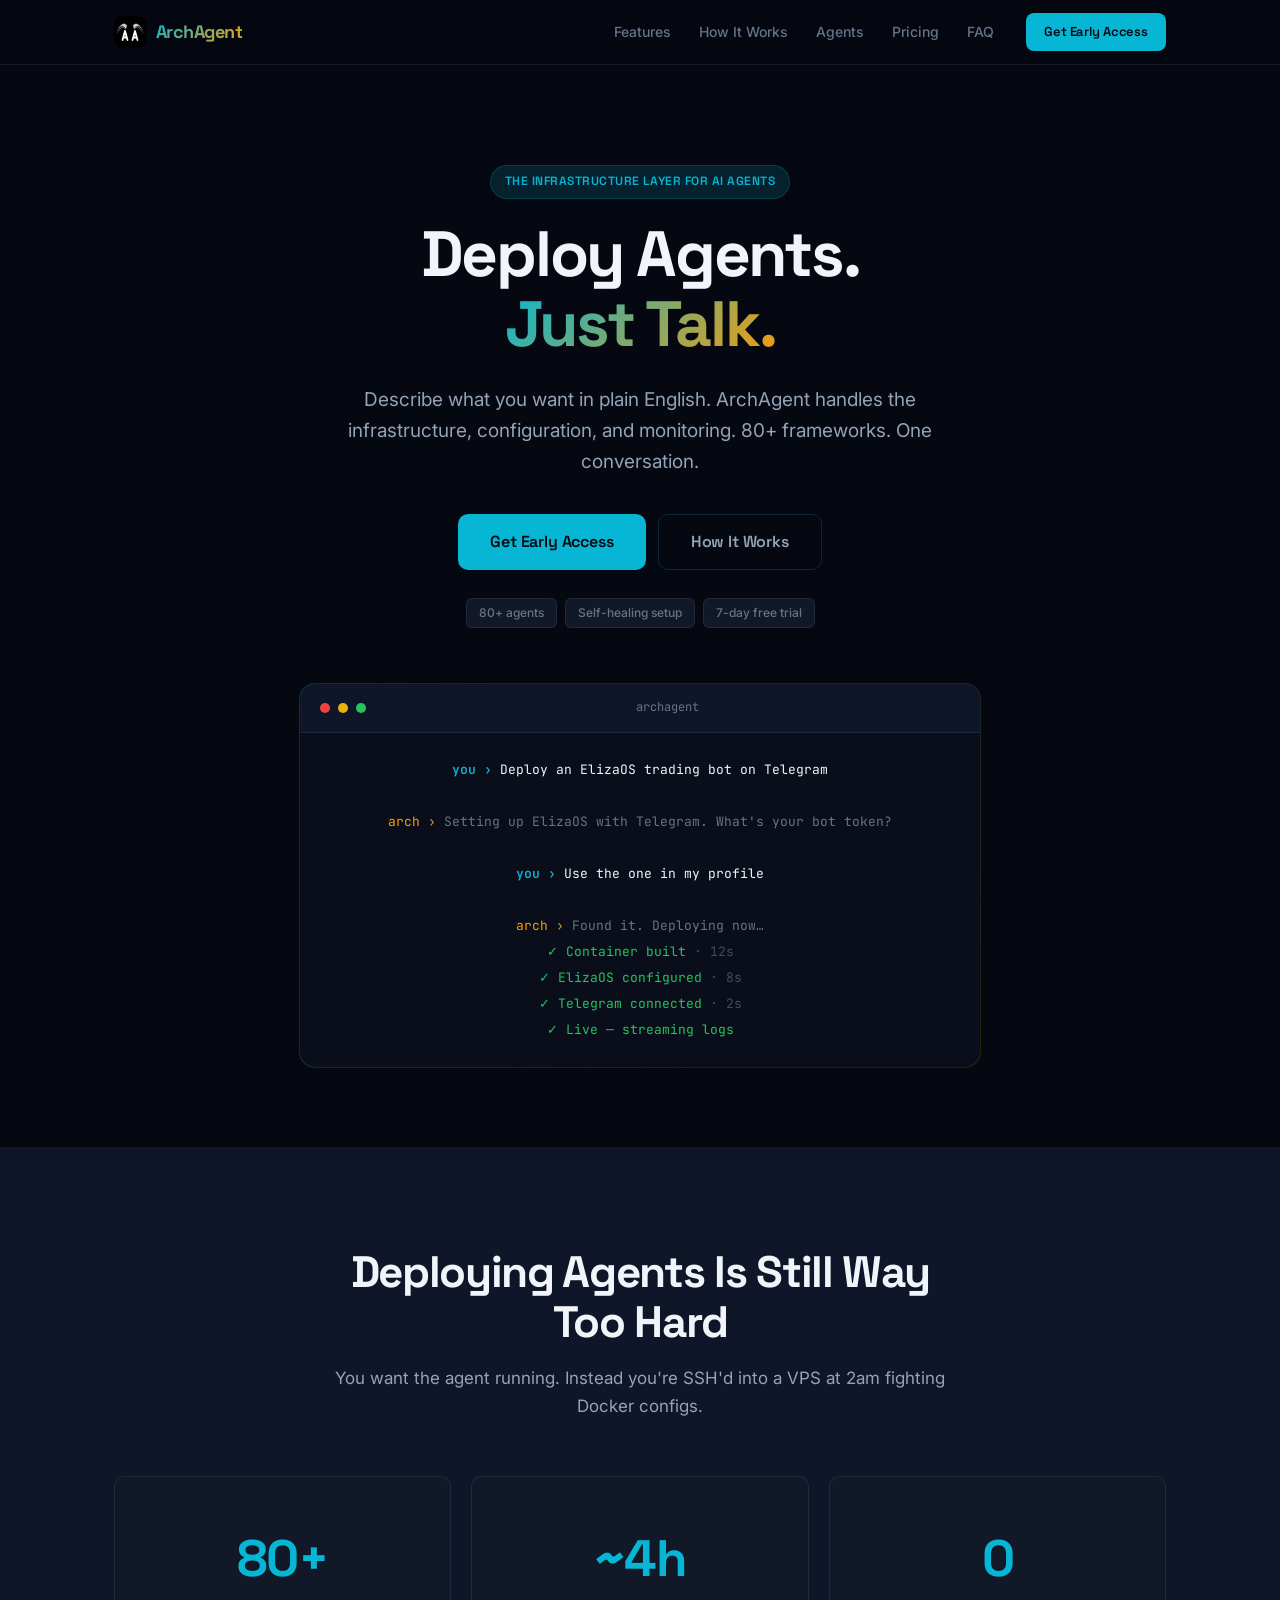
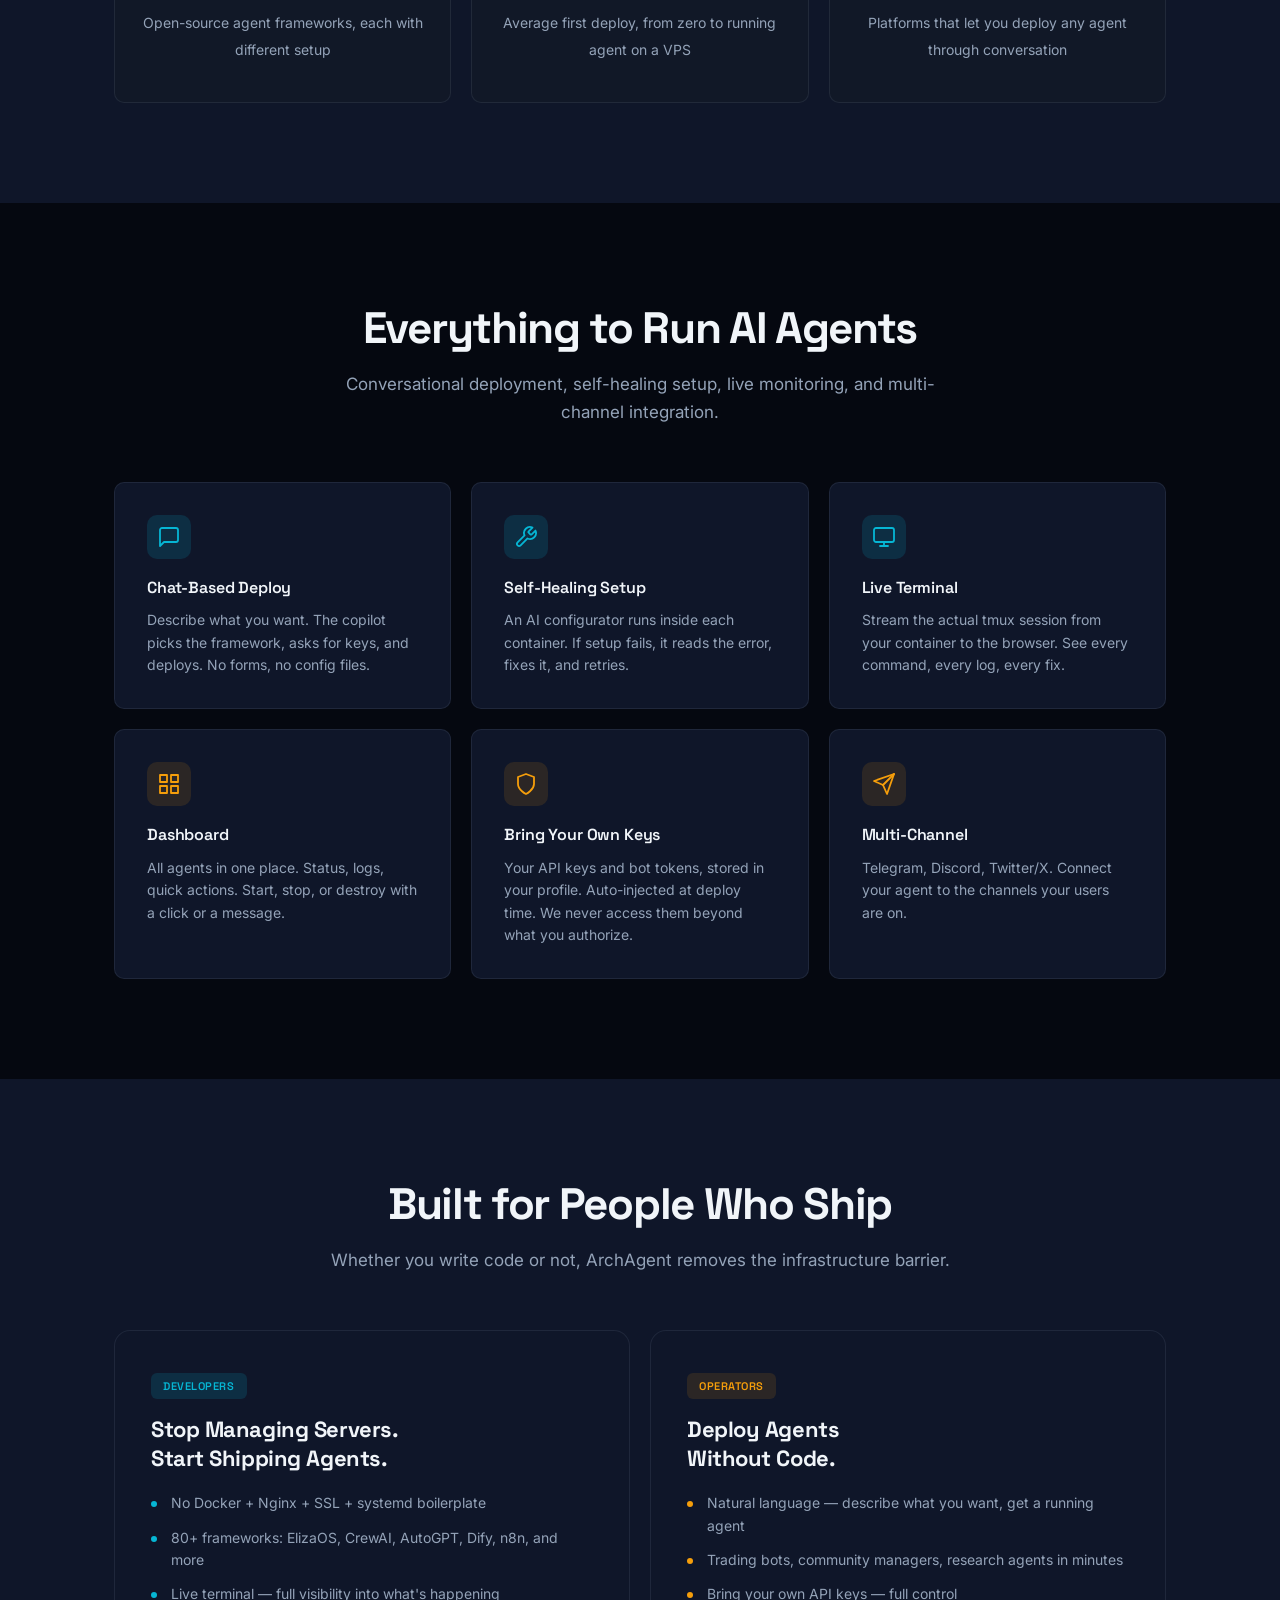
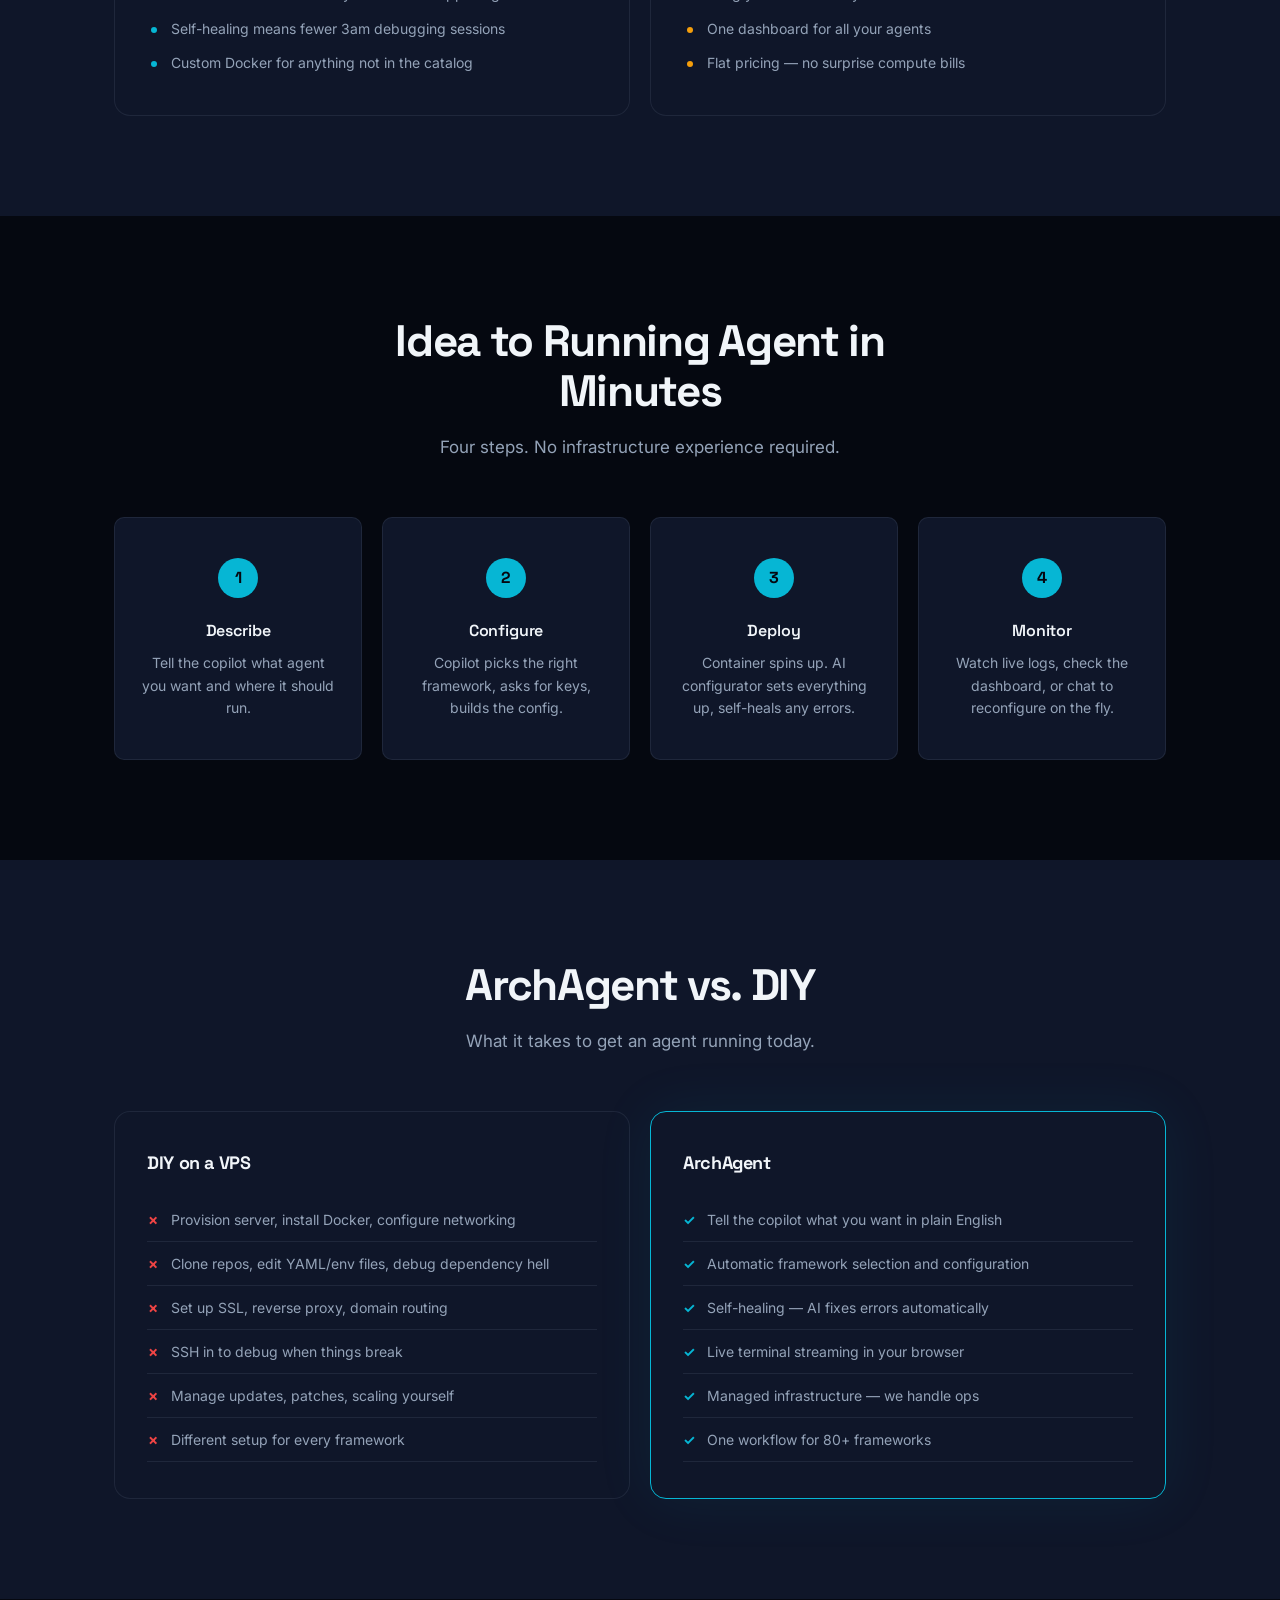
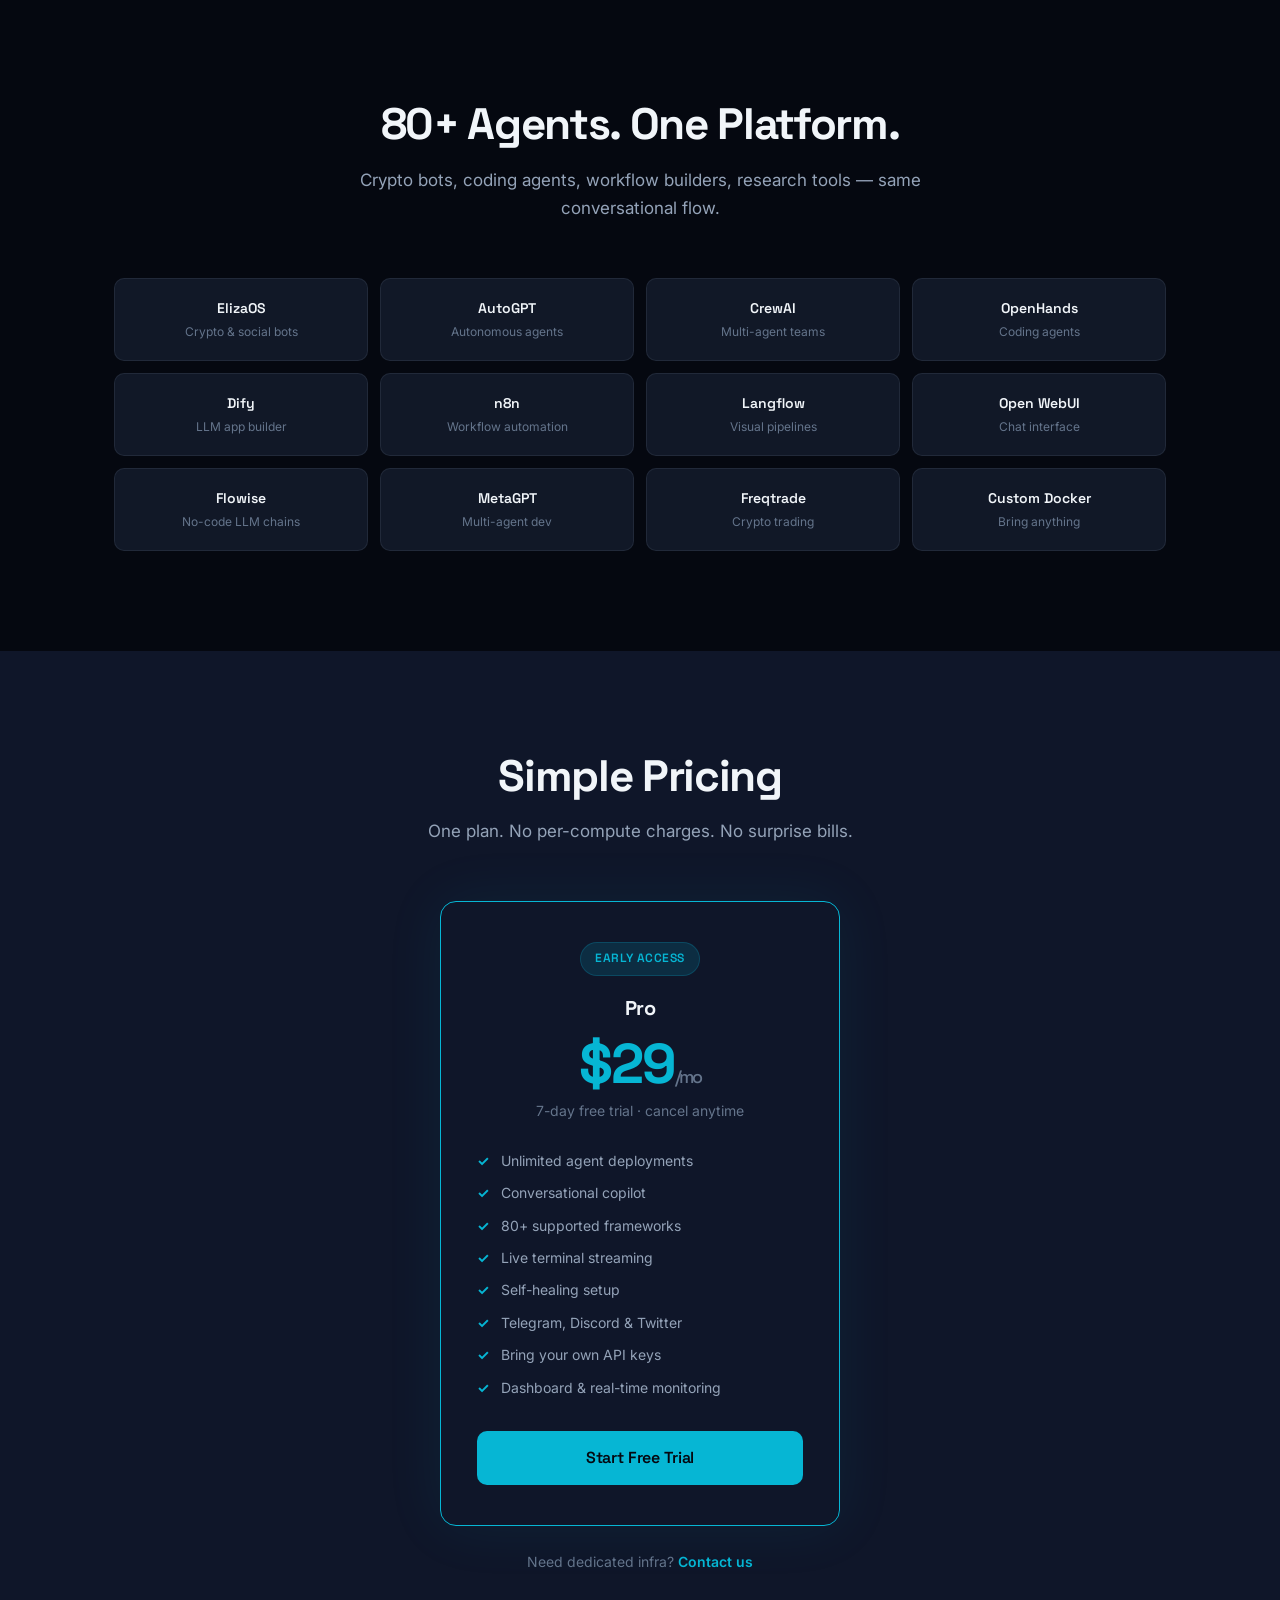
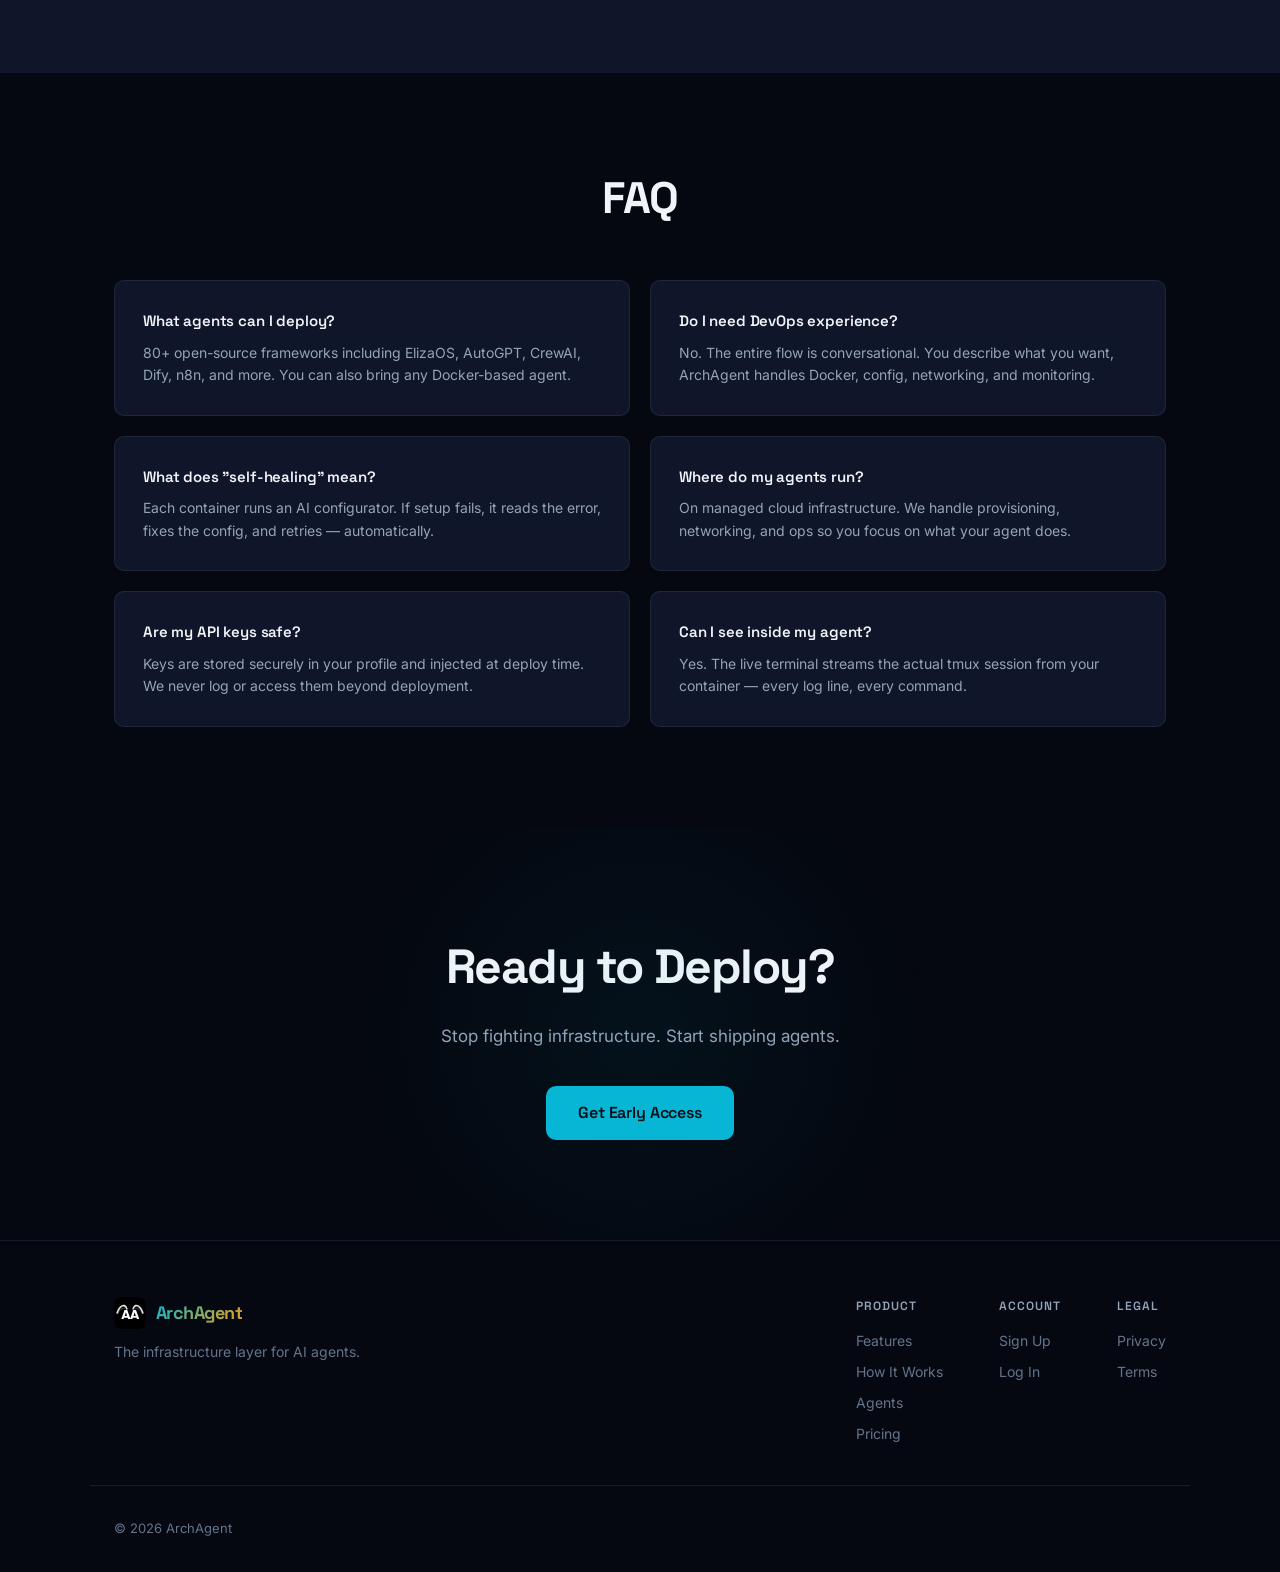
==== commit 30e0dbb8: "Rebuild logo SVG with filled wing shapes and path-based AA letters Old logo used SVG <text> element " ====
--- a/index.html
+++ b/index.html
@@ -25,13 +25,12 @@
       <a href="/" class="logo" aria-label="ArchAgent home">
         <svg class="logo-mark" width="32" height="32" viewBox="0 0 32 32" fill="none">
           <rect width="32" height="32" rx="8" fill="#000"/>
-          <path d="M3 16C3 16 4 13 5.5 11C7 9 9 8 10.5 8.5C12 9 12.5 10.5 13 12" stroke="#fff" stroke-width="1.4" stroke-linecap="round" fill="none" opacity=".85"/>
-          <path d="M3.5 16C4 14.5 5 11.5 7 10C9 8.5 11 9 12.5 11" stroke="#fff" stroke-width="1.1" stroke-linecap="round" fill="none" opacity=".5"/>
-          <path d="M4 16.5C4.5 15 6.5 12 8.5 11.5C10.5 11 12 12 13 13.5" stroke="#fff" stroke-width="0.8" stroke-linecap="round" fill="none" opacity=".3"/>
-          <path d="M29 16C29 16 28 13 26.5 11C25 9 23 8 21.5 8.5C20 9 19.5 10.5 19 12" stroke="#fff" stroke-width="1.4" stroke-linecap="round" fill="none" opacity=".85"/>
-          <path d="M28.5 16C28 14.5 27 11.5 25 10C23 8.5 21 9 19.5 11" stroke="#fff" stroke-width="1.1" stroke-linecap="round" fill="none" opacity=".5"/>
-          <path d="M28 16.5C27.5 15 25.5 12 23.5 11.5C21.5 11 20 12 19 13.5" stroke="#fff" stroke-width="0.8" stroke-linecap="round" fill="none" opacity=".3"/>
-          <text x="16" y="22" text-anchor="middle" font-family="system-ui,-apple-system,sans-serif" font-size="12" font-weight="800" letter-spacing="-0.5" fill="#fff">AA</text>
+          <path d="M2 18C2.5 16 4 12 6.5 9.5C9 7 11.5 7.5 13 9.5L12 13C10.5 10 8.5 9 6.5 10.5C4.5 12 3 15 2 18Z" fill="#fff" opacity=".8"/>
+          <path d="M3 18.5C3.5 16.5 5 13 7 11C9 9 10.5 9.5 12 11.5L11.5 14C10.5 12 9 11 7.5 12C6 13 4.5 15.5 3 18.5Z" fill="#fff" opacity=".4"/>
+          <path d="M30 18C29.5 16 28 12 25.5 9.5C23 7 20.5 7.5 19 9.5L20 13C21.5 10 23.5 9 25.5 10.5C27.5 12 29 15 30 18Z" fill="#fff" opacity=".8"/>
+          <path d="M29 18.5C28.5 16.5 27 13 25 11C23 9 21.5 9.5 20 11.5L20.5 14C21.5 12 23 11 24.5 12C26 13 27.5 15.5 29 18.5Z" fill="#fff" opacity=".4"/>
+          <path d="M8.5 24L11 15L13.5 24M9.5 21.5H12.5" stroke="#fff" stroke-width="1.8" stroke-linecap="round" stroke-linejoin="round"/>
+          <path d="M18.5 24L21 15L23.5 24M19.5 21.5H22.5" stroke="#fff" stroke-width="1.8" stroke-linecap="round" stroke-linejoin="round"/>
         </svg>
         <span class="logo-text">ArchAgent</span>
       </a>
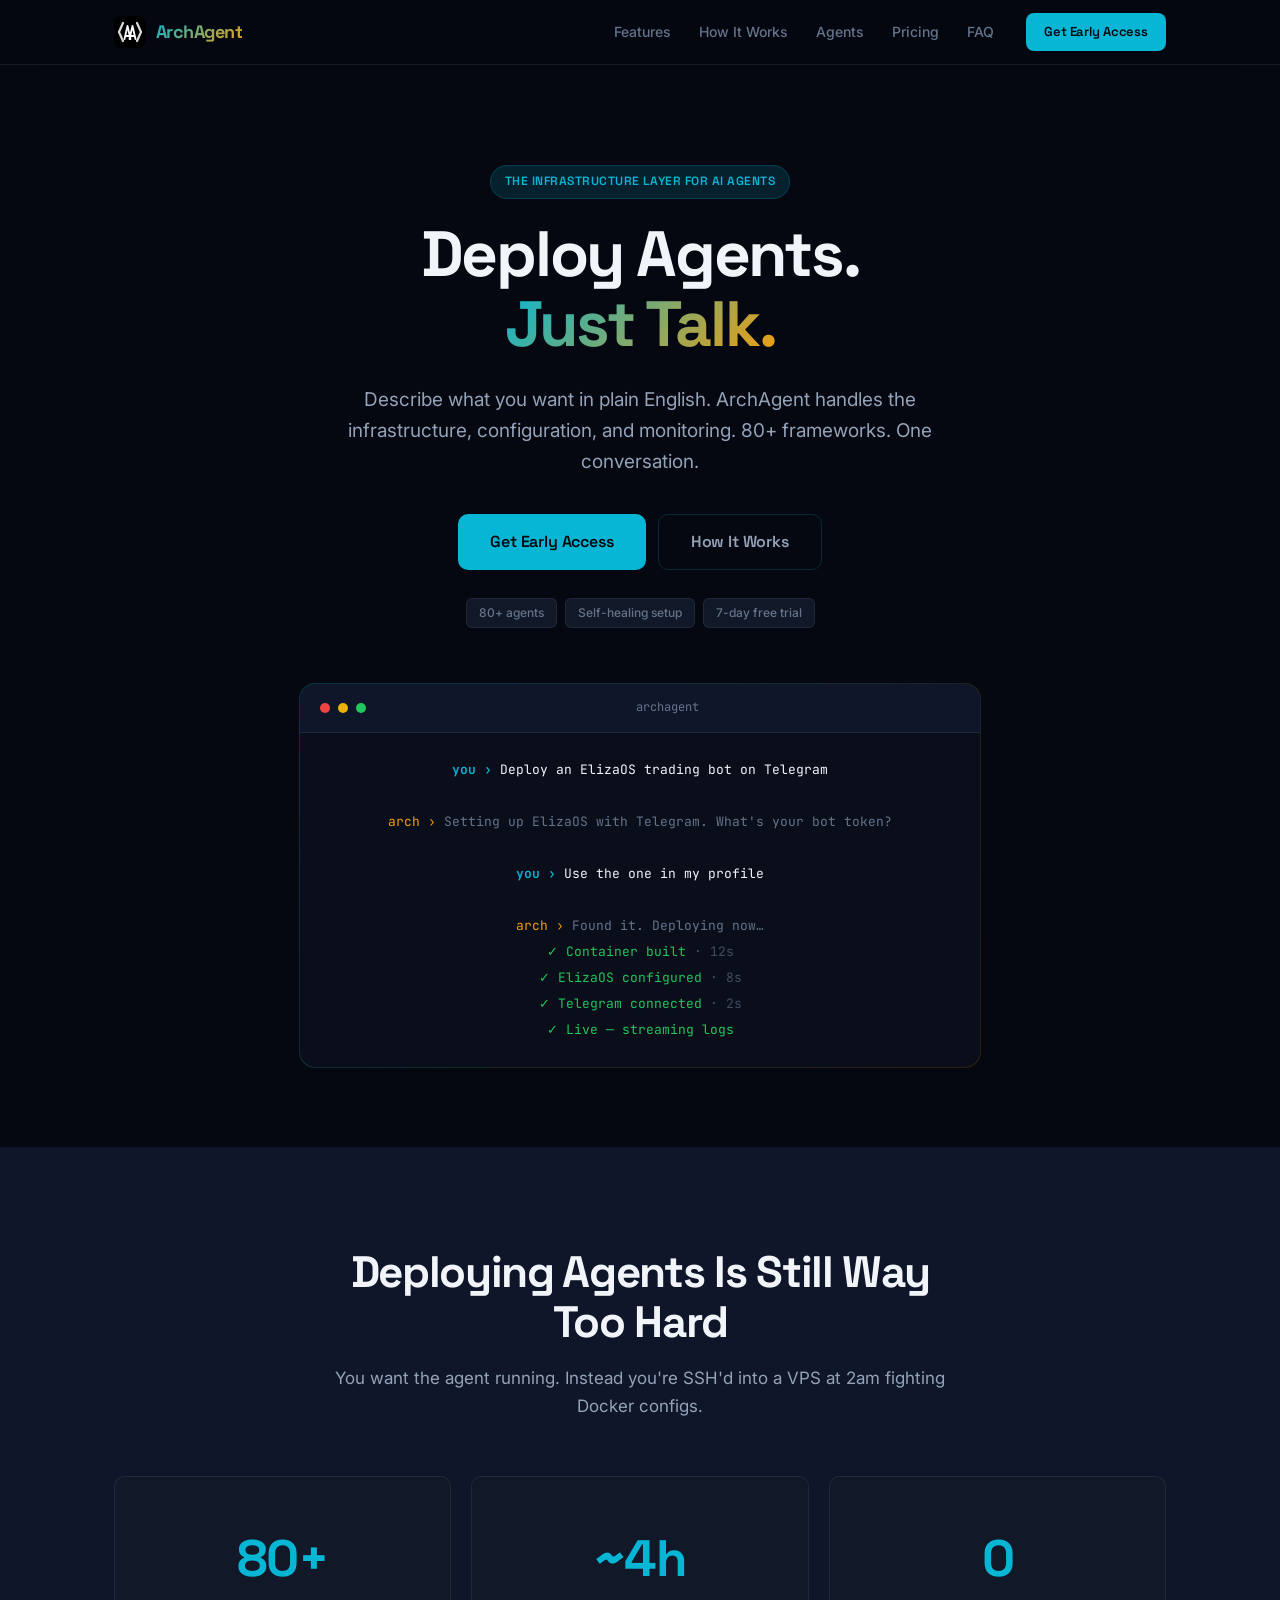
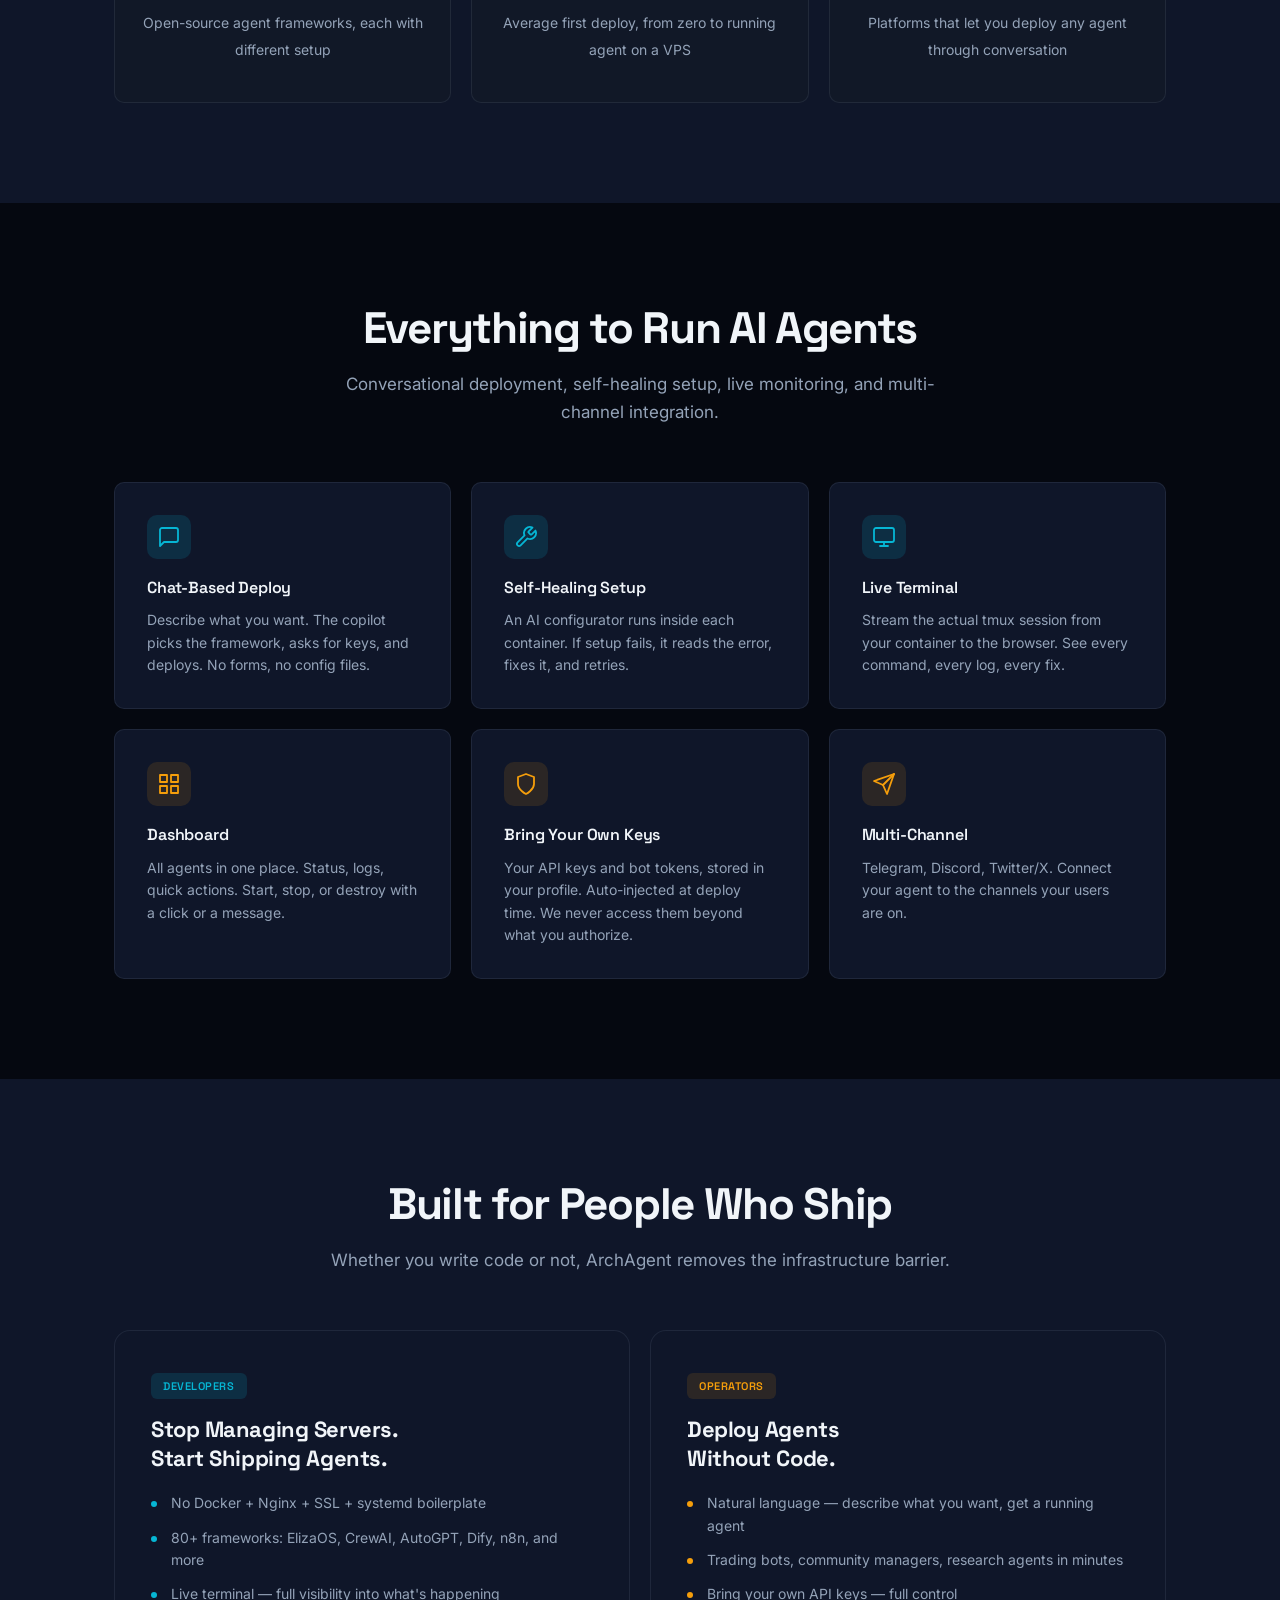
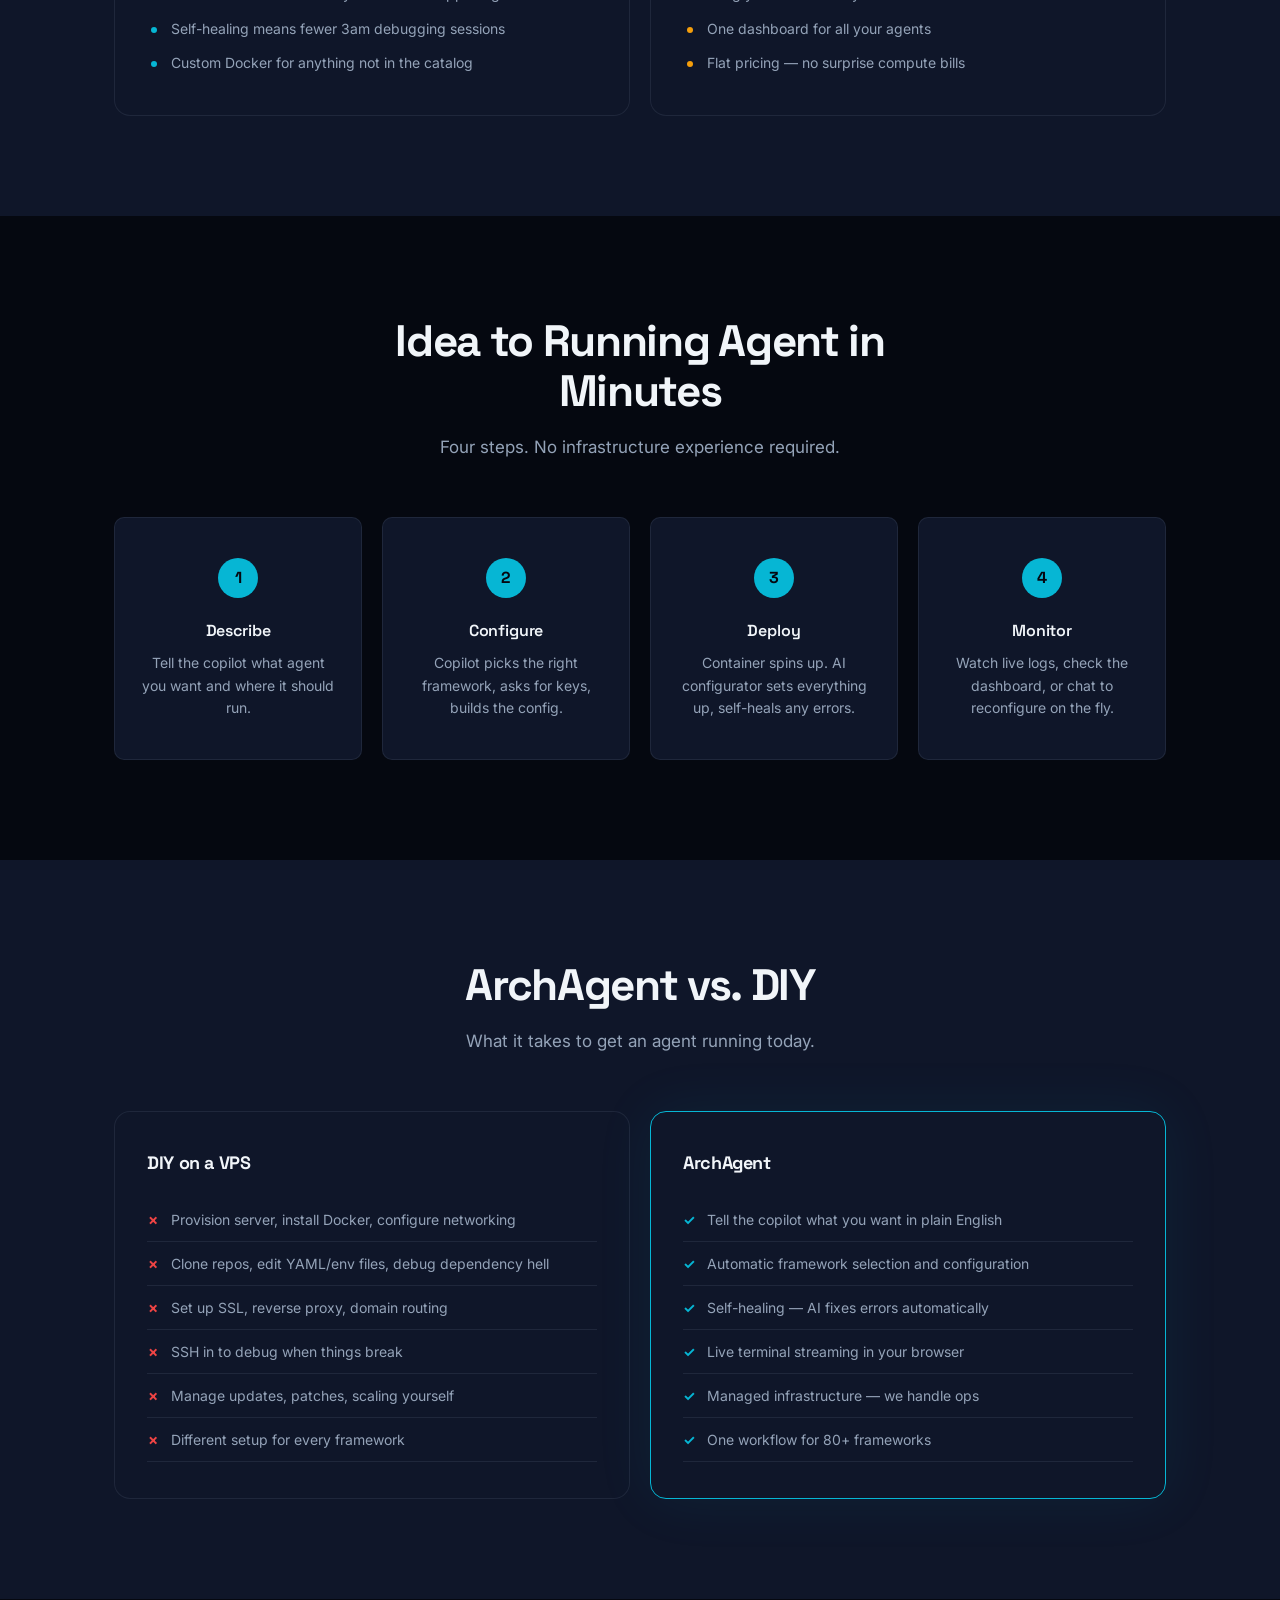
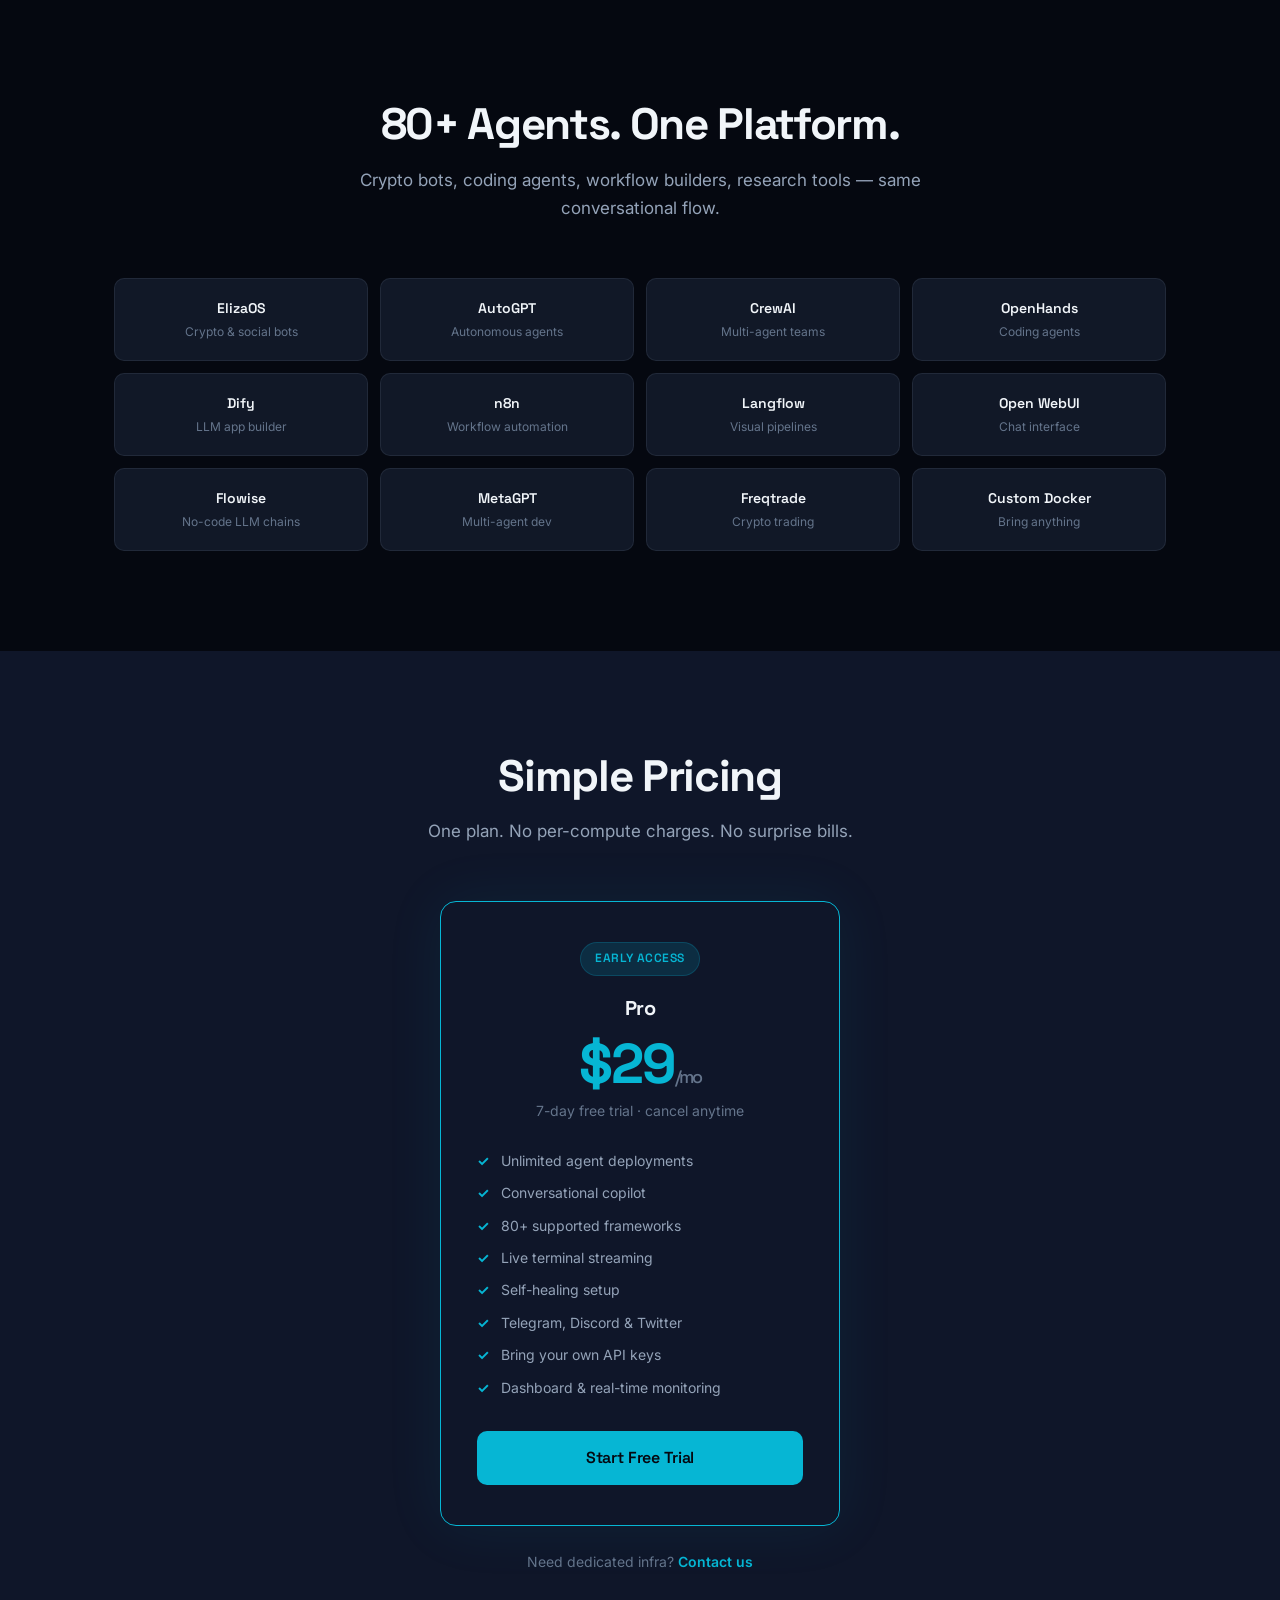
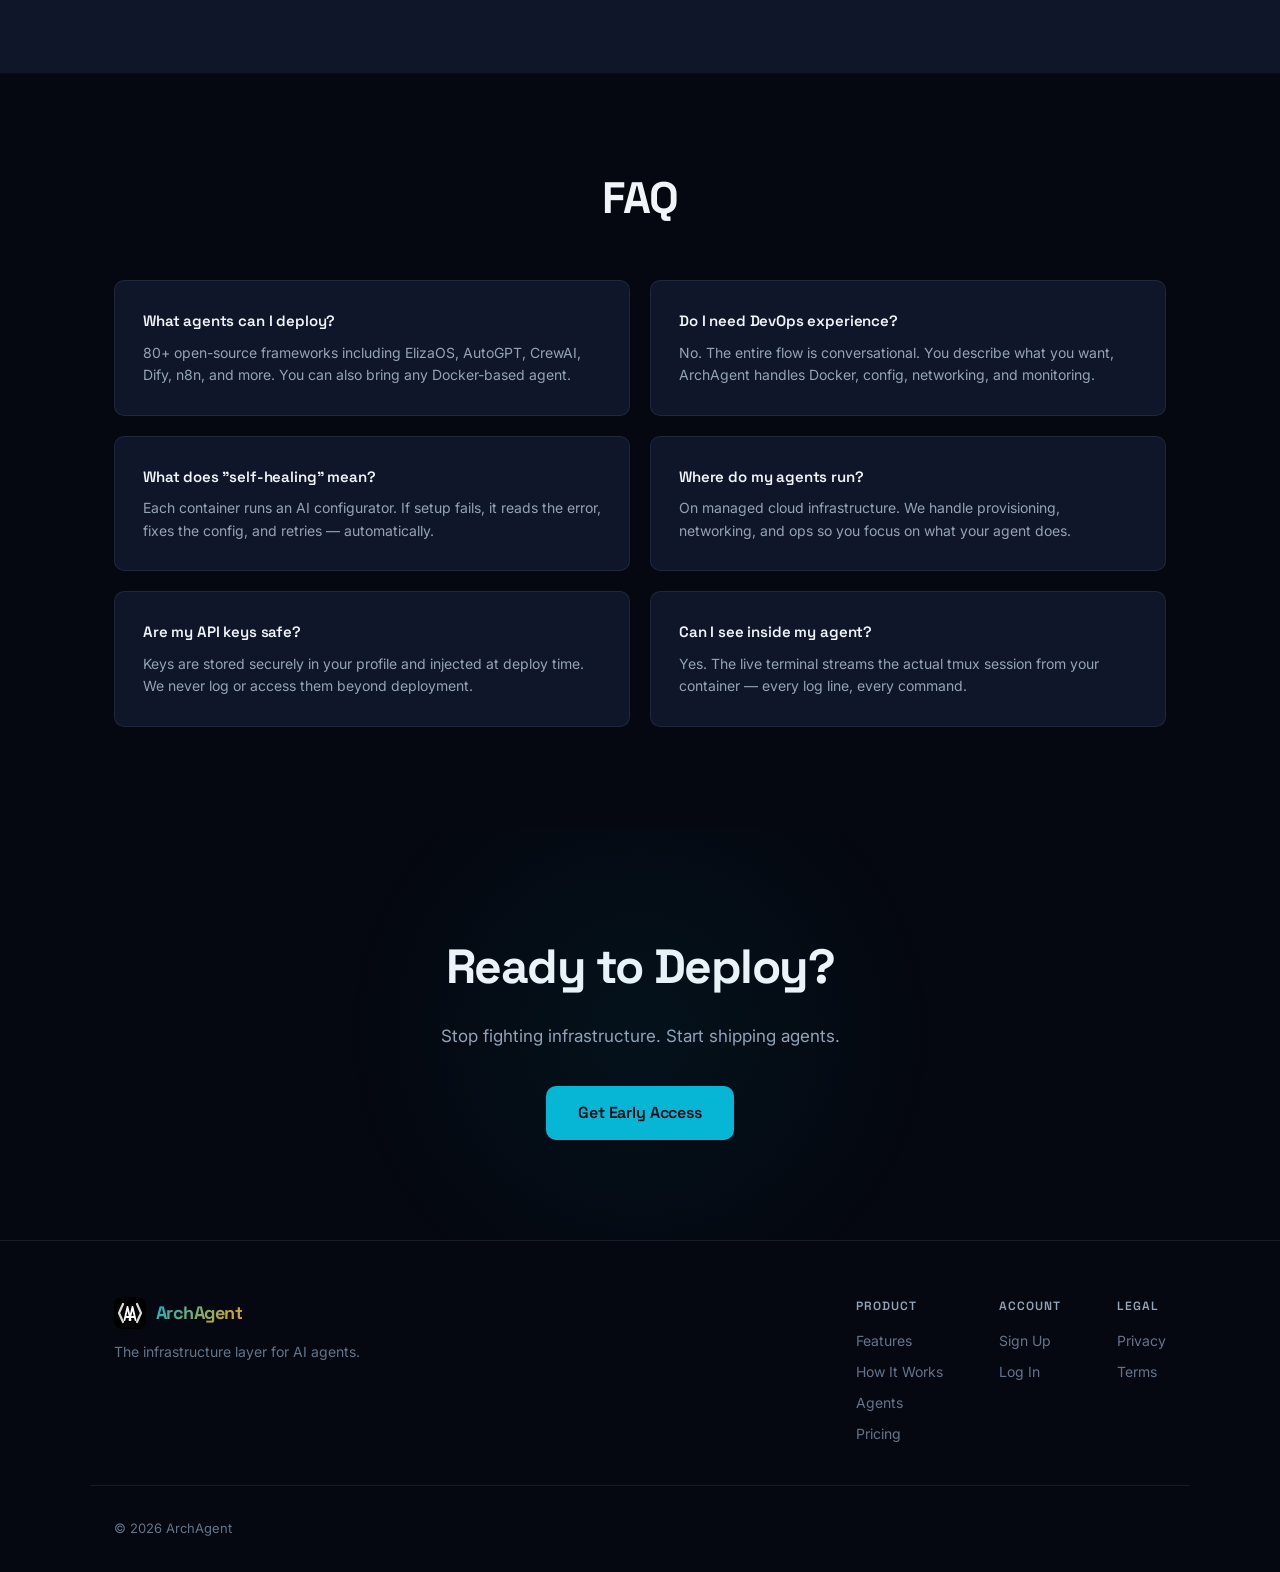
==== commit 8b567434: "Redesign logo: angle brackets framing AA instead of wings <AA> — clean angle brackets on left and ri" ====
--- a/index.html
+++ b/index.html
@@ -6,6 +6,7 @@
   <title>ArchAgent &mdash; Deploy AI Agents by Chatting</title>
   <meta name="description" content="The infrastructure layer for AI agents. Deploy 80+ agent frameworks through conversation. No YAML, no CLI, no DevOps. Self-healing setup with full transparency.">
   <link rel="icon" type="image/svg+xml" href="favicon.svg">
+  <link rel="apple-touch-icon" href="icon-180.png">
   <link rel="manifest" href="site.webmanifest">
   <link rel="canonical" href="https://archagent.site/">
   <meta property="og:title" content="ArchAgent — Deploy AI Agents by Chatting">
@@ -25,12 +26,10 @@
       <a href="/" class="logo" aria-label="ArchAgent home">
         <svg class="logo-mark" width="32" height="32" viewBox="0 0 32 32" fill="none">
           <rect width="32" height="32" rx="8" fill="#000"/>
-          <path d="M2 18C2.5 16 4 12 6.5 9.5C9 7 11.5 7.5 13 9.5L12 13C10.5 10 8.5 9 6.5 10.5C4.5 12 3 15 2 18Z" fill="#fff" opacity=".8"/>
-          <path d="M3 18.5C3.5 16.5 5 13 7 11C9 9 10.5 9.5 12 11.5L11.5 14C10.5 12 9 11 7.5 12C6 13 4.5 15.5 3 18.5Z" fill="#fff" opacity=".4"/>
-          <path d="M30 18C29.5 16 28 12 25.5 9.5C23 7 20.5 7.5 19 9.5L20 13C21.5 10 23.5 9 25.5 10.5C27.5 12 29 15 30 18Z" fill="#fff" opacity=".8"/>
-          <path d="M29 18.5C28.5 16.5 27 13 25 11C23 9 21.5 9.5 20 11.5L20.5 14C21.5 12 23 11 24.5 12C26 13 27.5 15.5 29 18.5Z" fill="#fff" opacity=".4"/>
-          <path d="M8.5 24L11 15L13.5 24M9.5 21.5H12.5" stroke="#fff" stroke-width="1.8" stroke-linecap="round" stroke-linejoin="round"/>
-          <path d="M18.5 24L21 15L23.5 24M19.5 21.5H22.5" stroke="#fff" stroke-width="1.8" stroke-linecap="round" stroke-linejoin="round"/>
+          <path d="M9 7L5 16L9 25" stroke="#fff" stroke-width="2.2" stroke-linecap="round" stroke-linejoin="round" fill="none" opacity=".85"/>
+          <path d="M23 7L27 16L23 25" stroke="#fff" stroke-width="2.2" stroke-linecap="round" stroke-linejoin="round" fill="none" opacity=".85"/>
+          <path d="M10.5 23L13.5 10L16.5 23M11.5 20H15.5" stroke="#fff" stroke-width="1.8" stroke-linecap="round" stroke-linejoin="round"/>
+          <path d="M15.5 23L18.5 10L21.5 23M16.5 20H20.5" stroke="#fff" stroke-width="1.8" stroke-linecap="round" stroke-linejoin="round"/>
         </svg>
         <span class="logo-text">ArchAgent</span>
       </a>
@@ -372,13 +371,10 @@
         <a href="/" class="logo" aria-label="ArchAgent home">
           <svg class="logo-mark" width="32" height="32" viewBox="0 0 32 32" fill="none">
             <rect width="32" height="32" rx="8" fill="#000"/>
-            <path d="M3 16C3 16 4 13 5.5 11C7 9 9 8 10.5 8.5C12 9 12.5 10.5 13 12" stroke="#fff" stroke-width="1.4" stroke-linecap="round" fill="none" opacity=".85"/>
-            <path d="M3.5 16C4 14.5 5 11.5 7 10C9 8.5 11 9 12.5 11" stroke="#fff" stroke-width="1.1" stroke-linecap="round" fill="none" opacity=".5"/>
-            <path d="M4 16.5C4.5 15 6.5 12 8.5 11.5C10.5 11 12 12 13 13.5" stroke="#fff" stroke-width="0.8" stroke-linecap="round" fill="none" opacity=".3"/>
-            <path d="M29 16C29 16 28 13 26.5 11C25 9 23 8 21.5 8.5C20 9 19.5 10.5 19 12" stroke="#fff" stroke-width="1.4" stroke-linecap="round" fill="none" opacity=".85"/>
-            <path d="M28.5 16C28 14.5 27 11.5 25 10C23 8.5 21 9 19.5 11" stroke="#fff" stroke-width="1.1" stroke-linecap="round" fill="none" opacity=".5"/>
-            <path d="M28 16.5C27.5 15 25.5 12 23.5 11.5C21.5 11 20 12 19 13.5" stroke="#fff" stroke-width="0.8" stroke-linecap="round" fill="none" opacity=".3"/>
-            <text x="16" y="22" text-anchor="middle" font-family="system-ui,-apple-system,sans-serif" font-size="12" font-weight="800" letter-spacing="-0.5" fill="#fff">AA</text>
+            <path d="M9 7L5 16L9 25" stroke="#fff" stroke-width="2.2" stroke-linecap="round" stroke-linejoin="round" fill="none" opacity=".85"/>
+            <path d="M23 7L27 16L23 25" stroke="#fff" stroke-width="2.2" stroke-linecap="round" stroke-linejoin="round" fill="none" opacity=".85"/>
+            <path d="M10.5 23L13.5 10L16.5 23M11.5 20H15.5" stroke="#fff" stroke-width="1.8" stroke-linecap="round" stroke-linejoin="round"/>
+            <path d="M15.5 23L18.5 10L21.5 23M16.5 20H20.5" stroke="#fff" stroke-width="1.8" stroke-linecap="round" stroke-linejoin="round"/>
           </svg>
           <span class="logo-text">ArchAgent</span>
         </a>
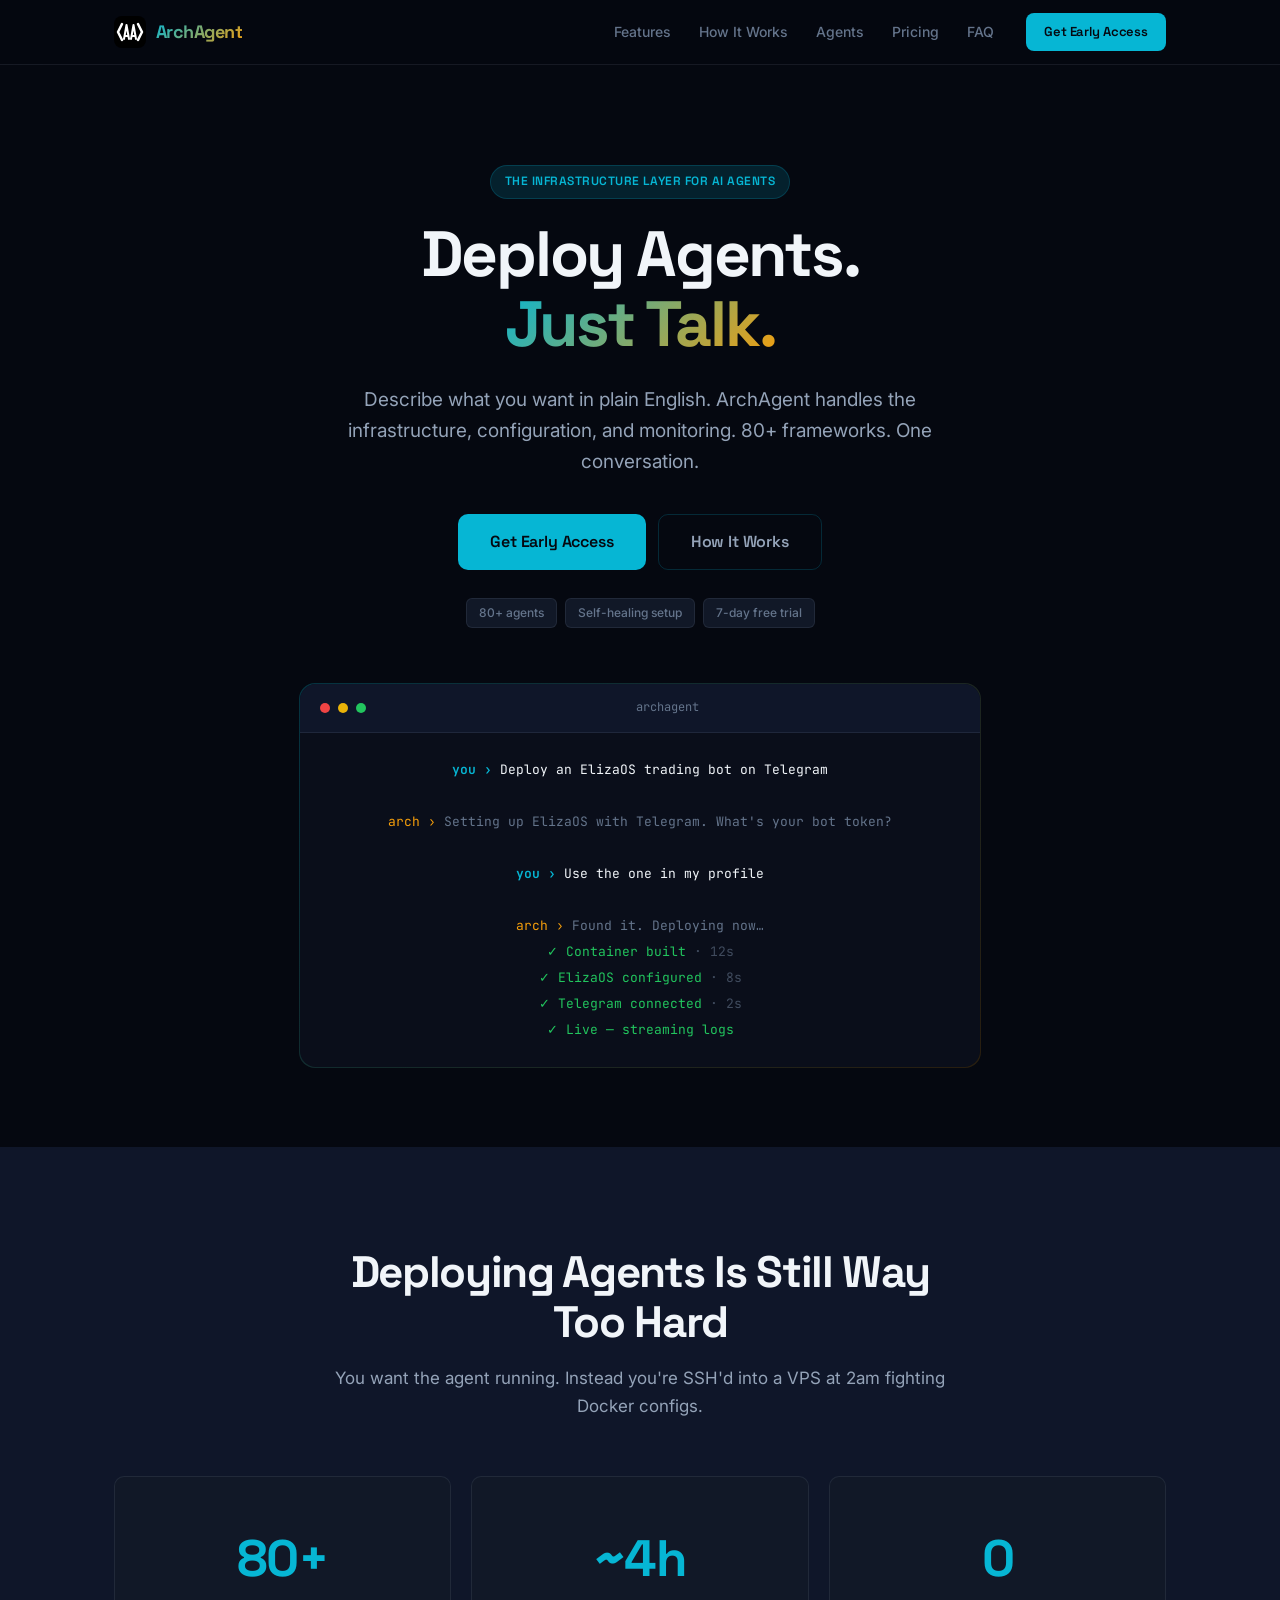
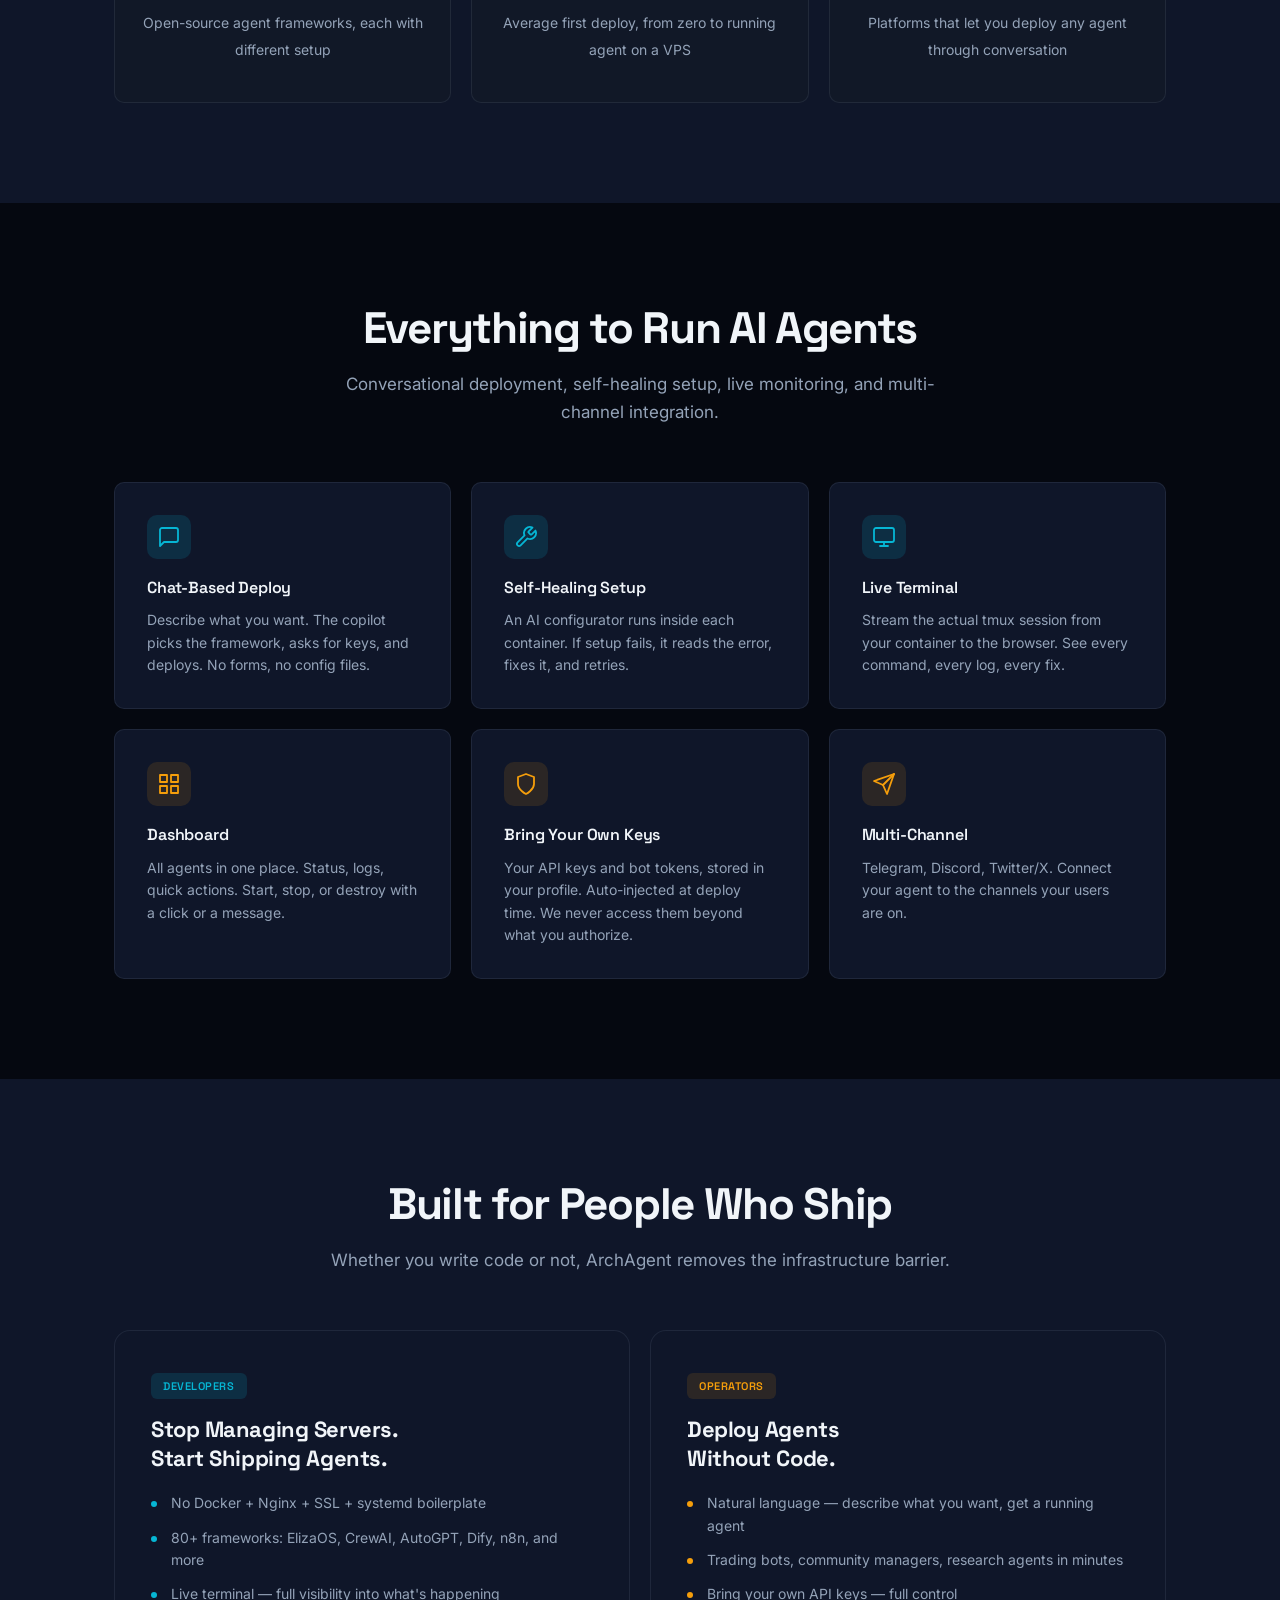
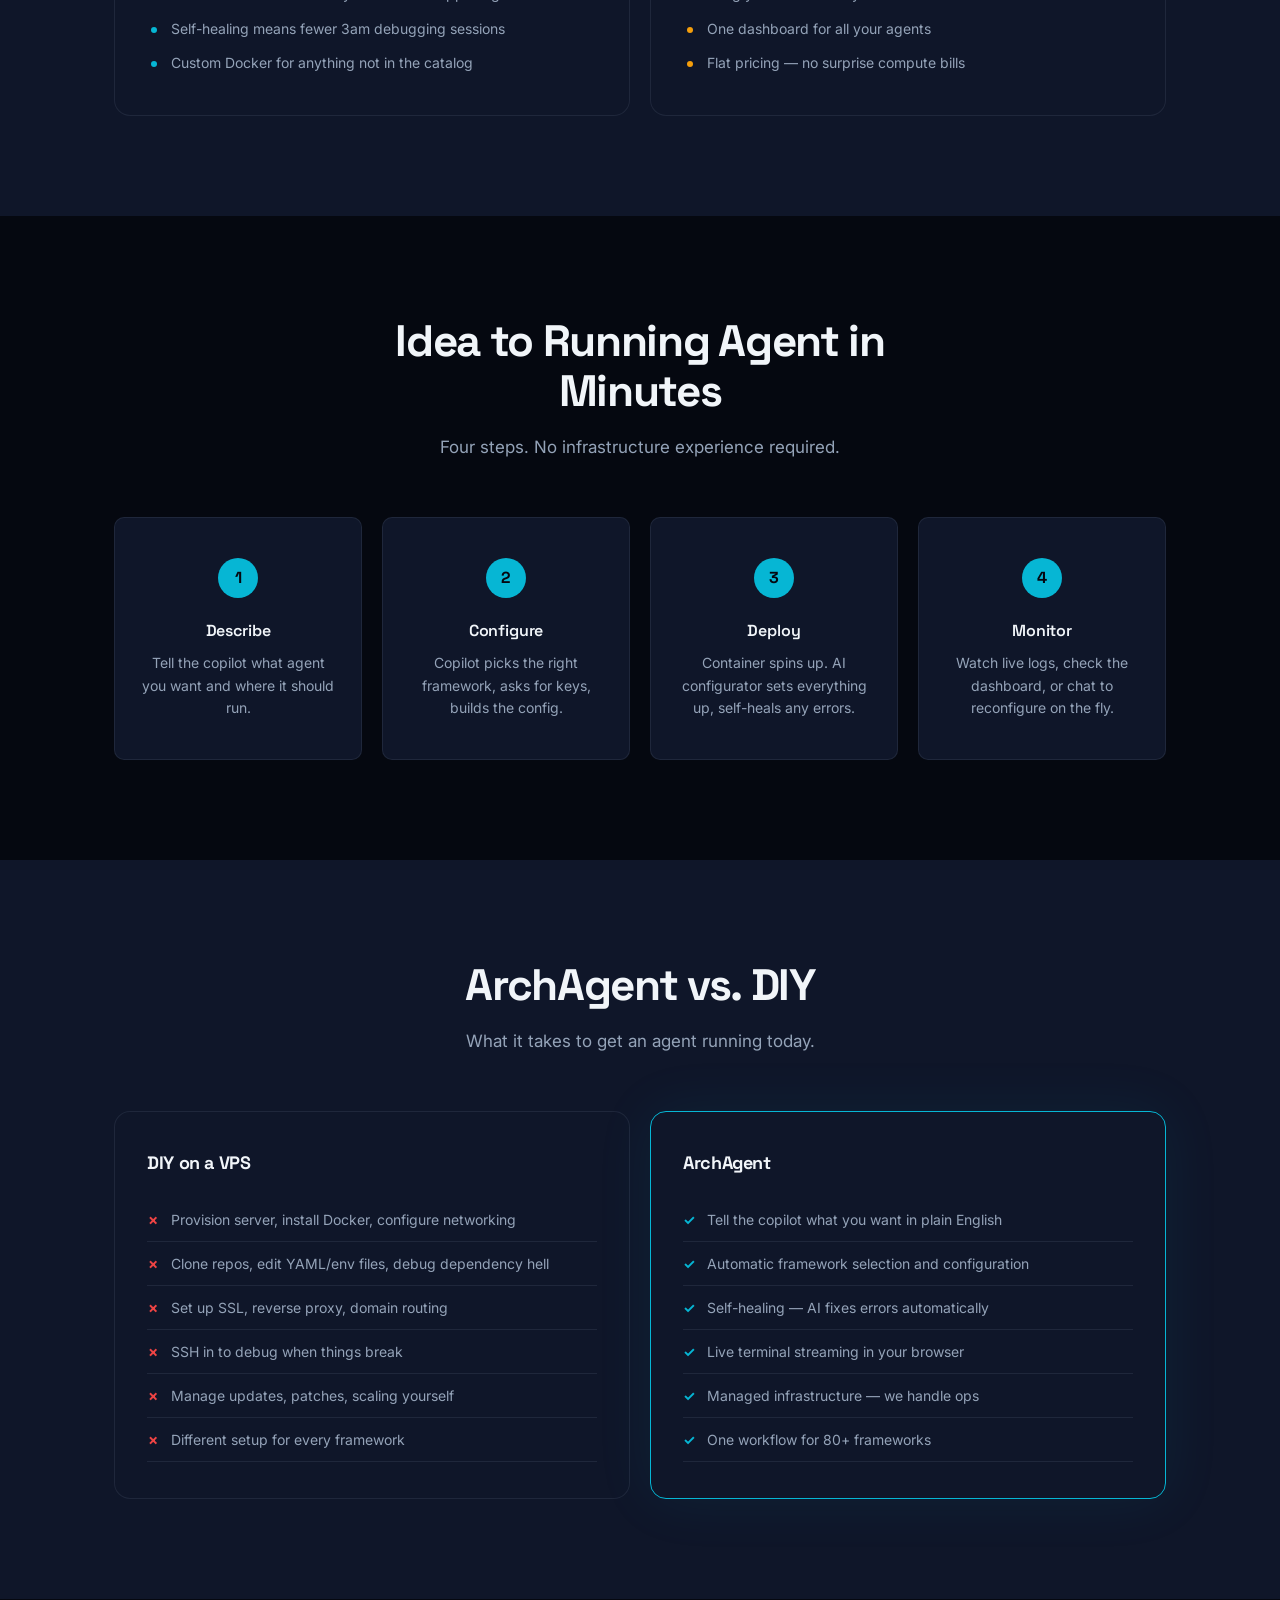
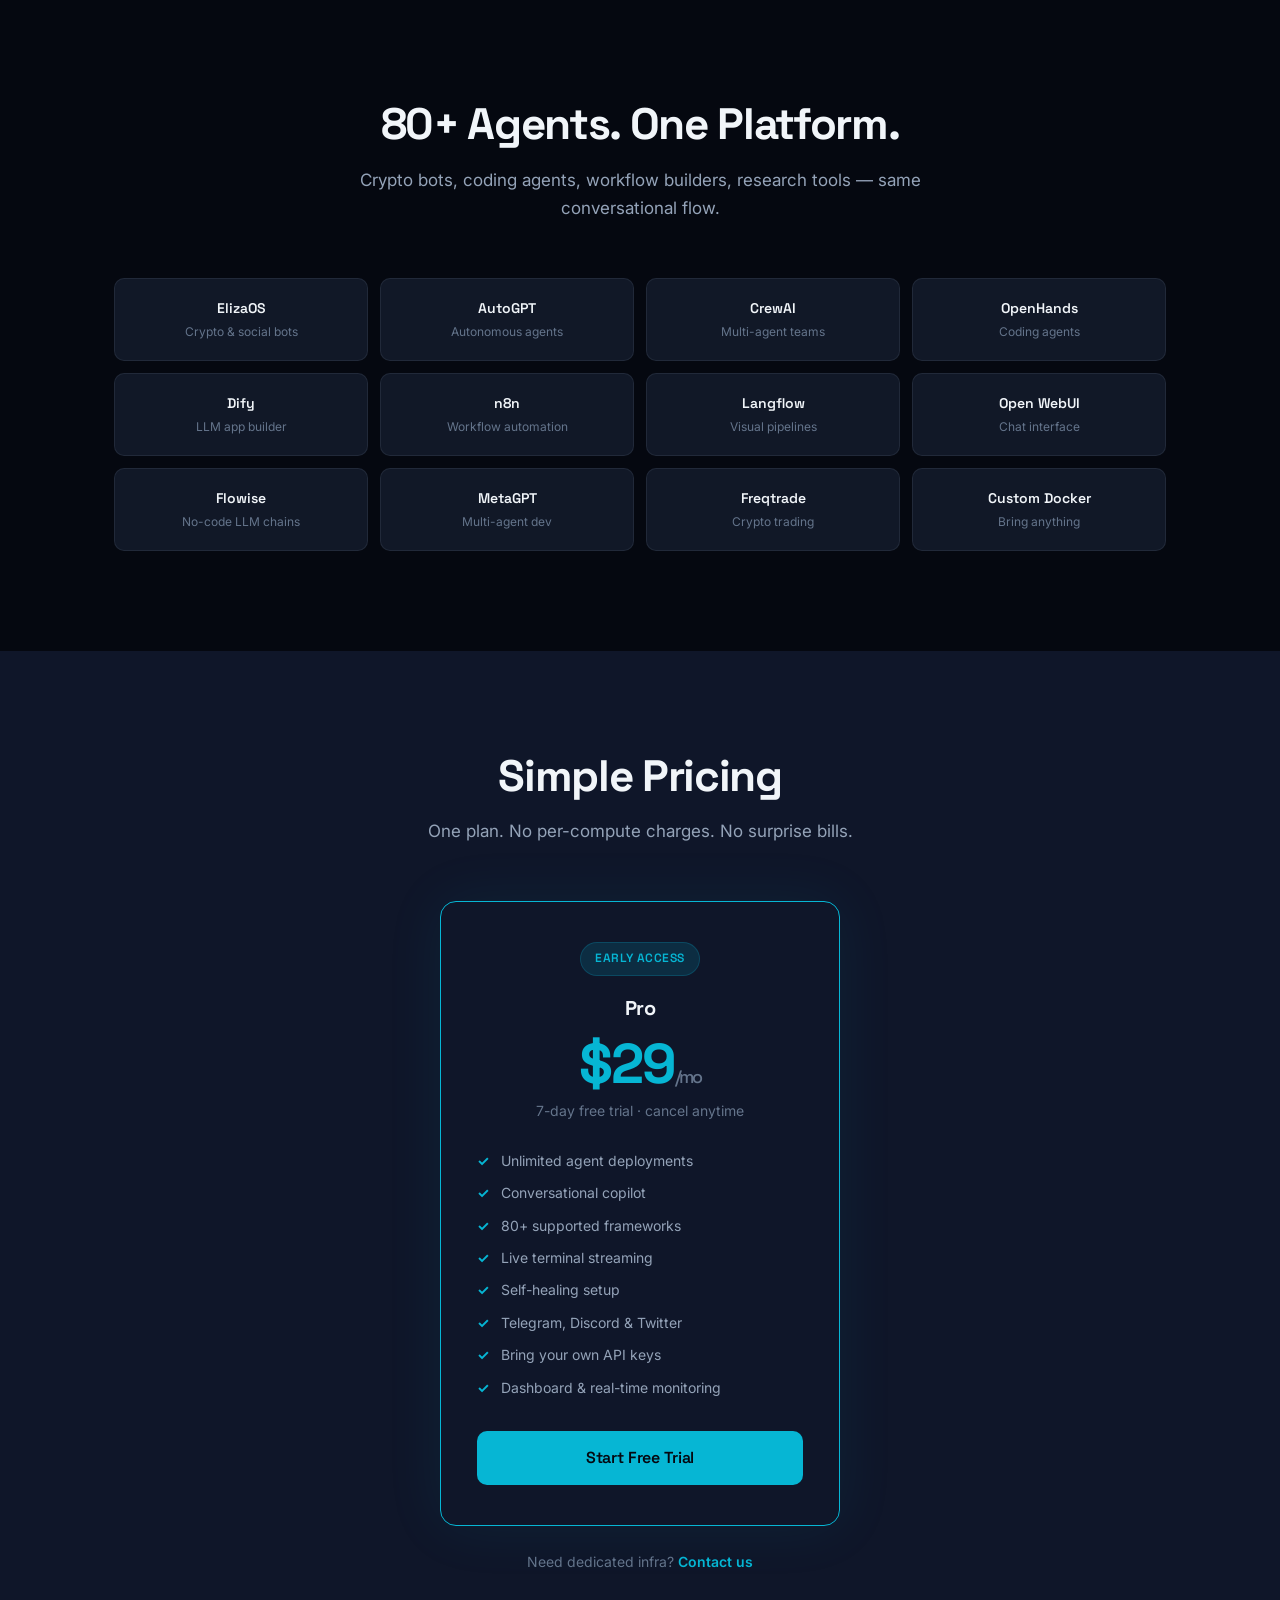
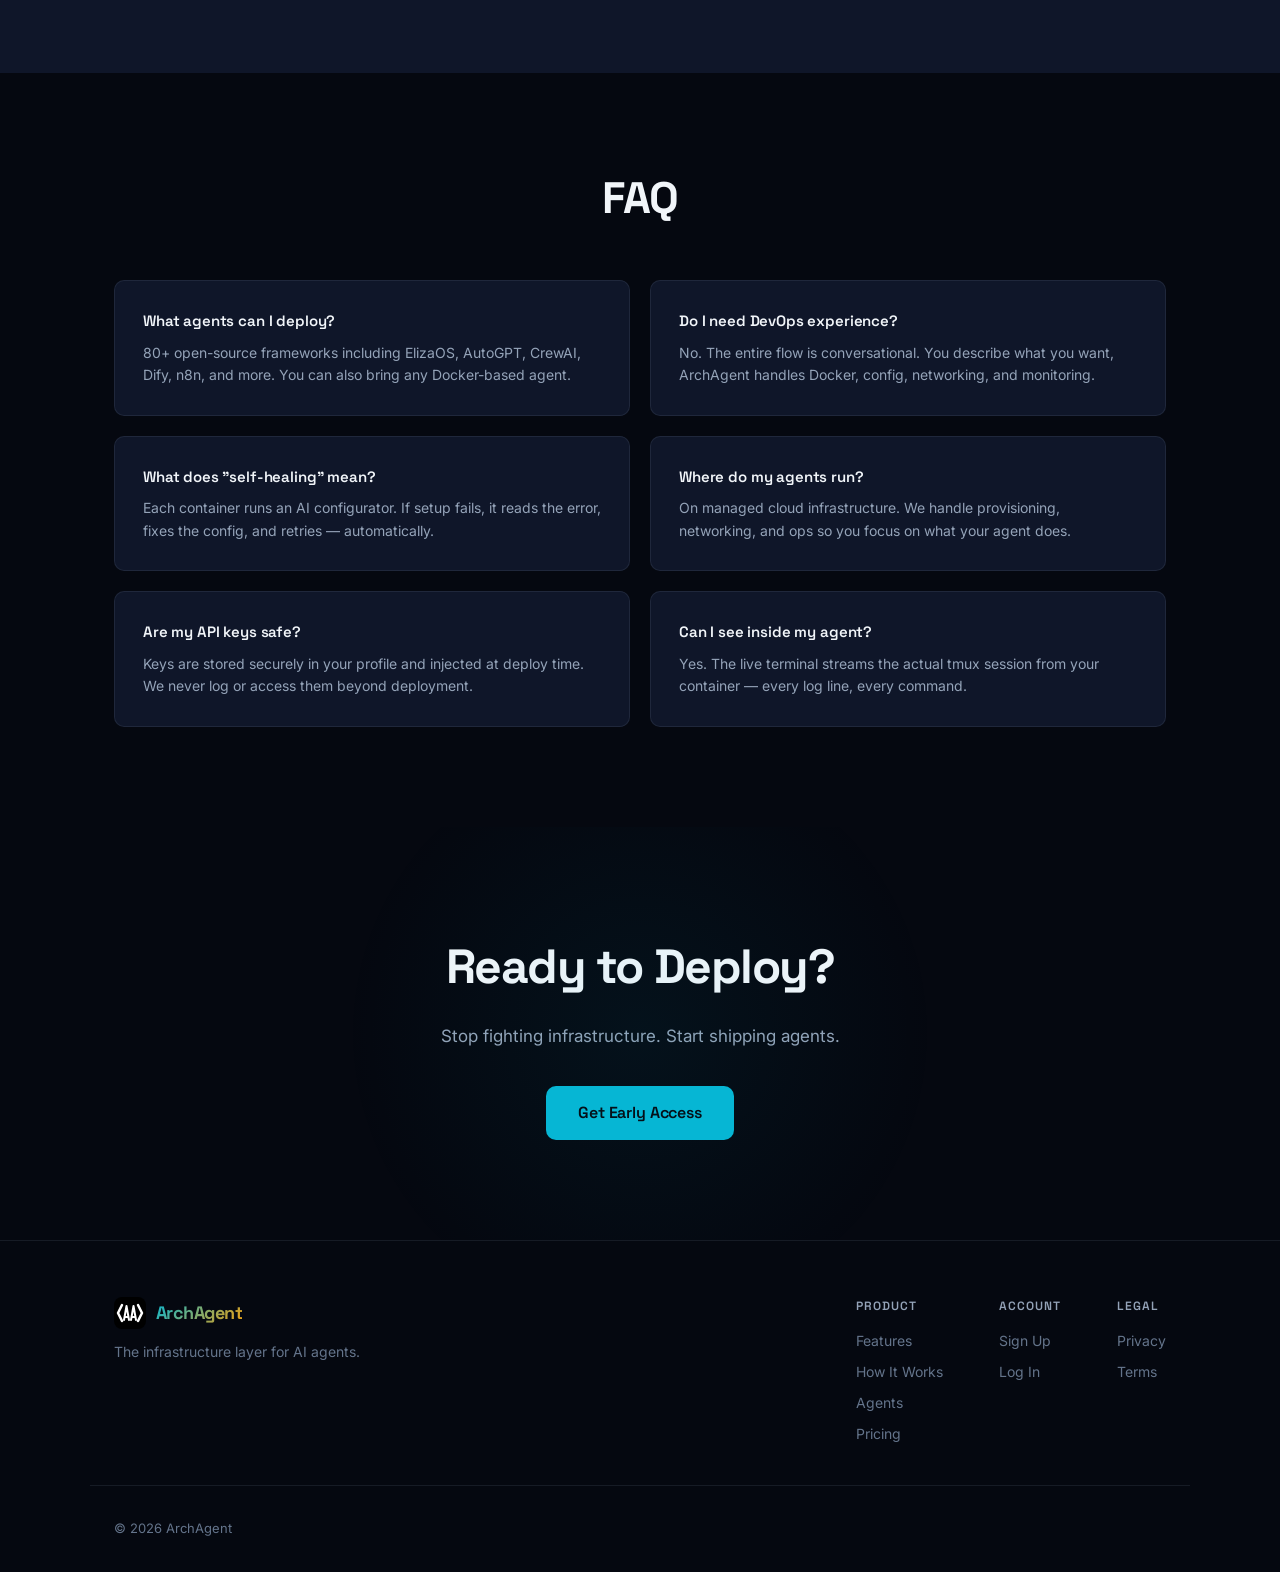
==== commit c8003e5a: "Fix logo: thicker strokes, better spacing between AA letters Increased stroke widths (2.0-2.5px), ad" ====
--- a/index.html
+++ b/index.html
@@ -26,10 +26,10 @@
       <a href="/" class="logo" aria-label="ArchAgent home">
         <svg class="logo-mark" width="32" height="32" viewBox="0 0 32 32" fill="none">
           <rect width="32" height="32" rx="8" fill="#000"/>
-          <path d="M9 7L5 16L9 25" stroke="#fff" stroke-width="2.2" stroke-linecap="round" stroke-linejoin="round" fill="none" opacity=".85"/>
-          <path d="M23 7L27 16L23 25" stroke="#fff" stroke-width="2.2" stroke-linecap="round" stroke-linejoin="round" fill="none" opacity=".85"/>
-          <path d="M10.5 23L13.5 10L16.5 23M11.5 20H15.5" stroke="#fff" stroke-width="1.8" stroke-linecap="round" stroke-linejoin="round"/>
-          <path d="M15.5 23L18.5 10L21.5 23M16.5 20H20.5" stroke="#fff" stroke-width="1.8" stroke-linecap="round" stroke-linejoin="round"/>
+          <path d="M8 8L4 16L8 24" stroke="#fff" stroke-width="2.5" stroke-linecap="round" stroke-linejoin="round" fill="none"/>
+          <path d="M24 8L28 16L24 24" stroke="#fff" stroke-width="2.5" stroke-linecap="round" stroke-linejoin="round" fill="none"/>
+          <path d="M10 23L12.5 9L15 23M10.8 20H14.2" stroke="#fff" stroke-width="2" stroke-linecap="round" stroke-linejoin="round"/>
+          <path d="M17 23L19.5 9L22 23M17.8 20H21.2" stroke="#fff" stroke-width="2" stroke-linecap="round" stroke-linejoin="round"/>
         </svg>
         <span class="logo-text">ArchAgent</span>
       </a>
@@ -371,10 +371,10 @@
         <a href="/" class="logo" aria-label="ArchAgent home">
           <svg class="logo-mark" width="32" height="32" viewBox="0 0 32 32" fill="none">
             <rect width="32" height="32" rx="8" fill="#000"/>
-            <path d="M9 7L5 16L9 25" stroke="#fff" stroke-width="2.2" stroke-linecap="round" stroke-linejoin="round" fill="none" opacity=".85"/>
-            <path d="M23 7L27 16L23 25" stroke="#fff" stroke-width="2.2" stroke-linecap="round" stroke-linejoin="round" fill="none" opacity=".85"/>
-            <path d="M10.5 23L13.5 10L16.5 23M11.5 20H15.5" stroke="#fff" stroke-width="1.8" stroke-linecap="round" stroke-linejoin="round"/>
-            <path d="M15.5 23L18.5 10L21.5 23M16.5 20H20.5" stroke="#fff" stroke-width="1.8" stroke-linecap="round" stroke-linejoin="round"/>
+            <path d="M8 8L4 16L8 24" stroke="#fff" stroke-width="2.5" stroke-linecap="round" stroke-linejoin="round" fill="none"/>
+            <path d="M24 8L28 16L24 24" stroke="#fff" stroke-width="2.5" stroke-linecap="round" stroke-linejoin="round" fill="none"/>
+            <path d="M10 23L12.5 9L15 23M10.8 20H14.2" stroke="#fff" stroke-width="2" stroke-linecap="round" stroke-linejoin="round"/>
+            <path d="M17 23L19.5 9L22 23M17.8 20H21.2" stroke="#fff" stroke-width="2" stroke-linecap="round" stroke-linejoin="round"/>
           </svg>
           <span class="logo-text">ArchAgent</span>
         </a>
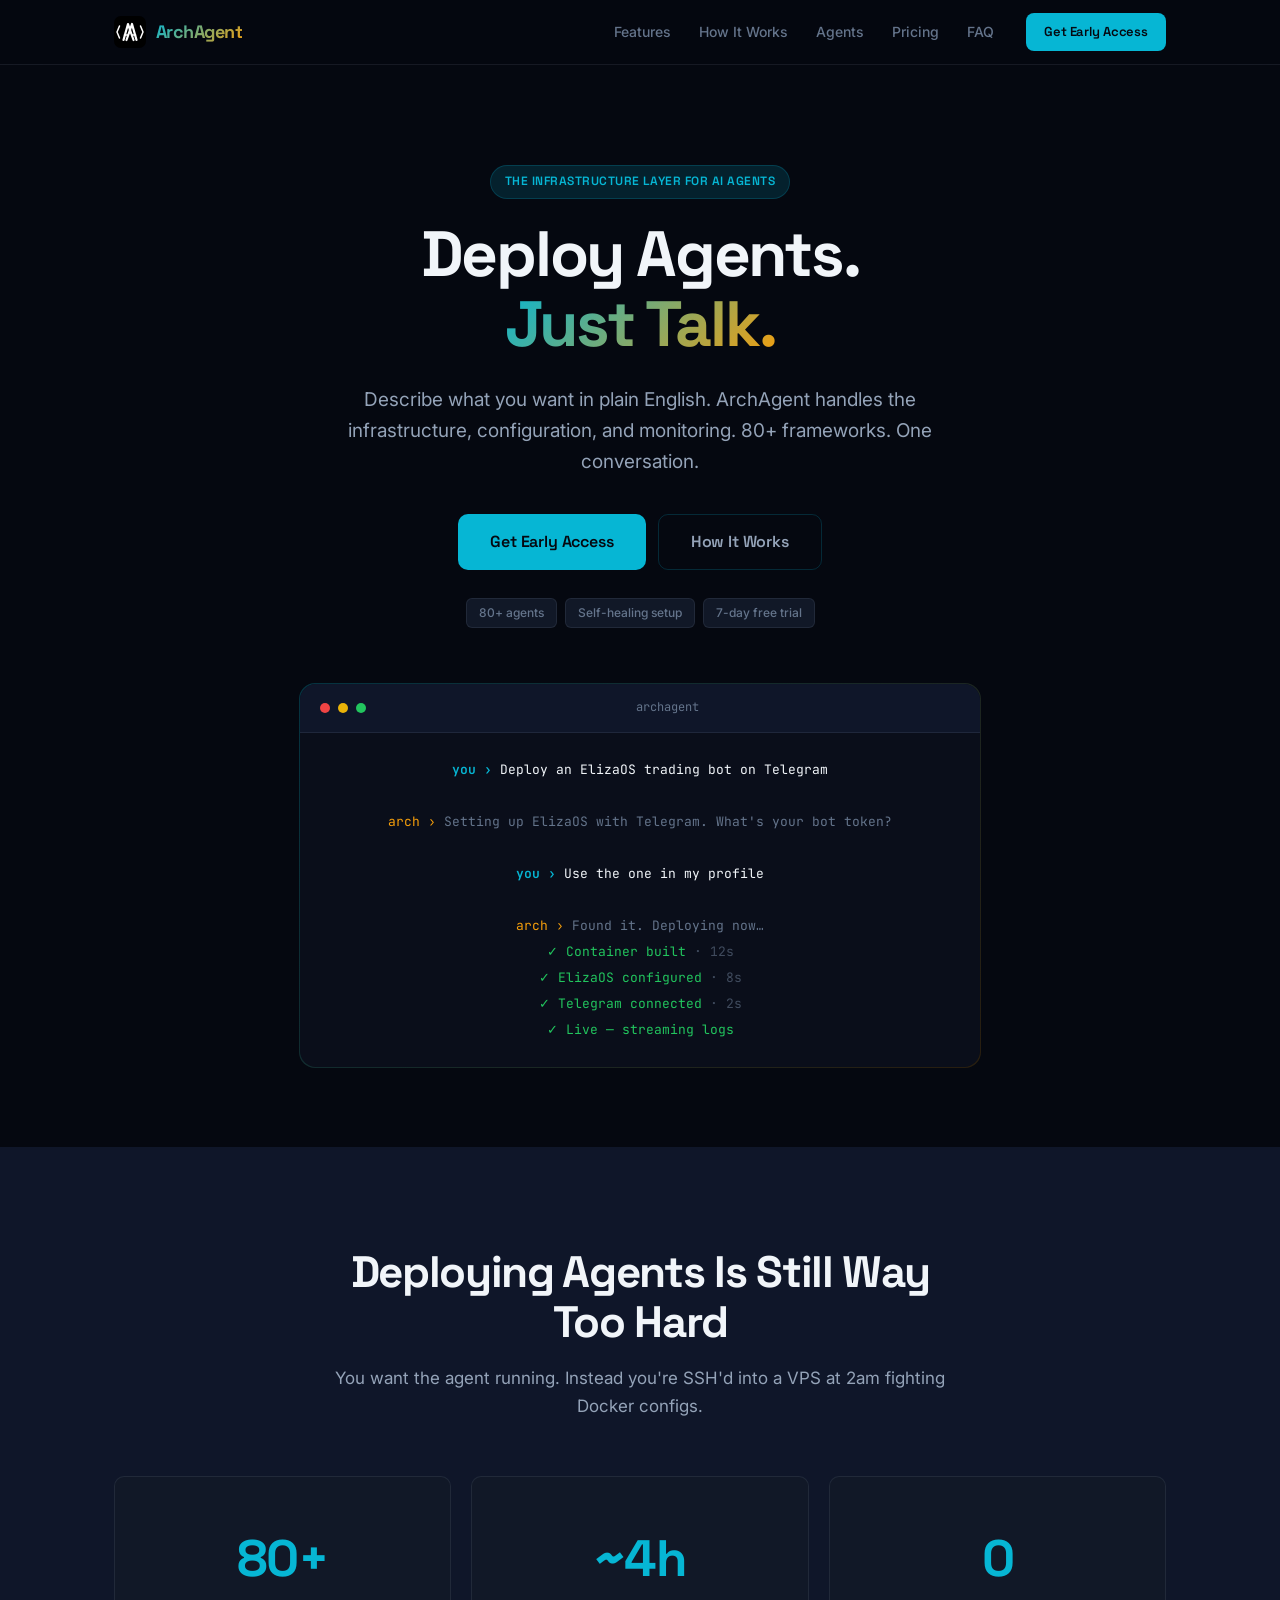
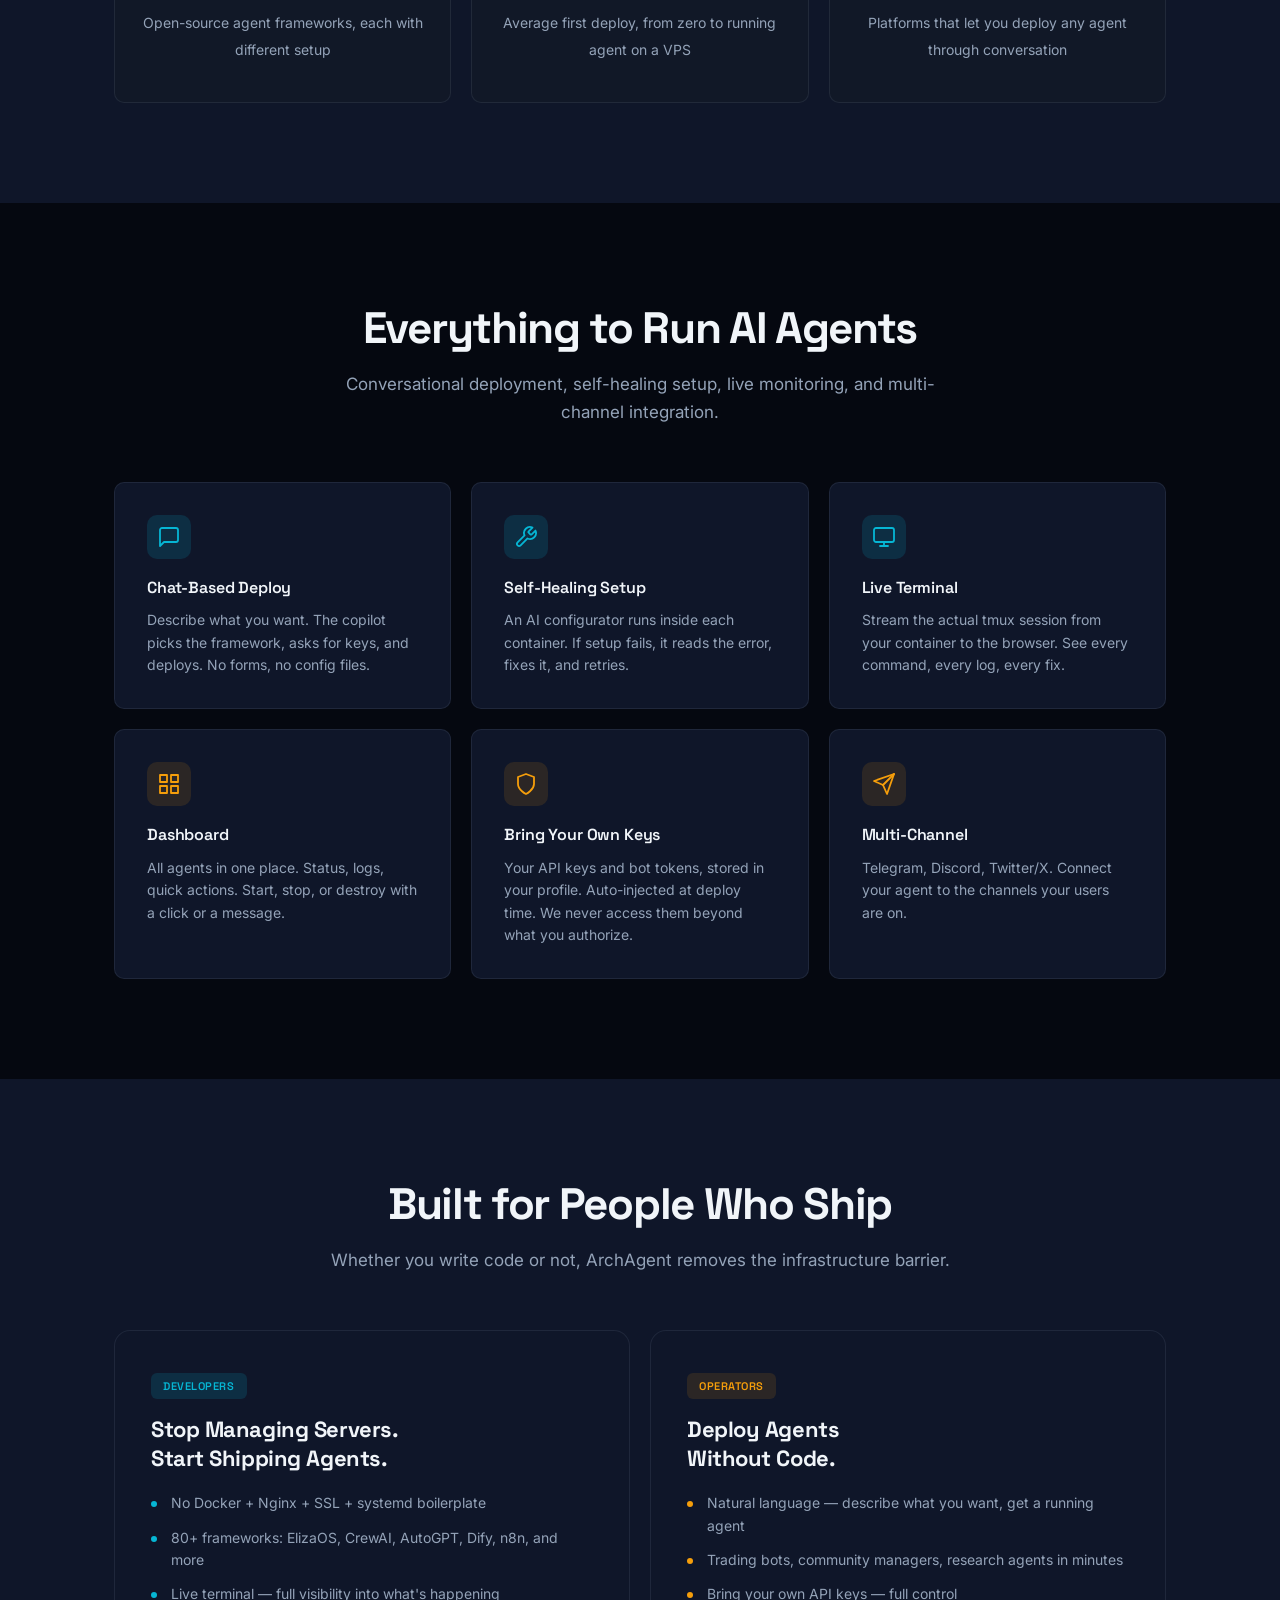
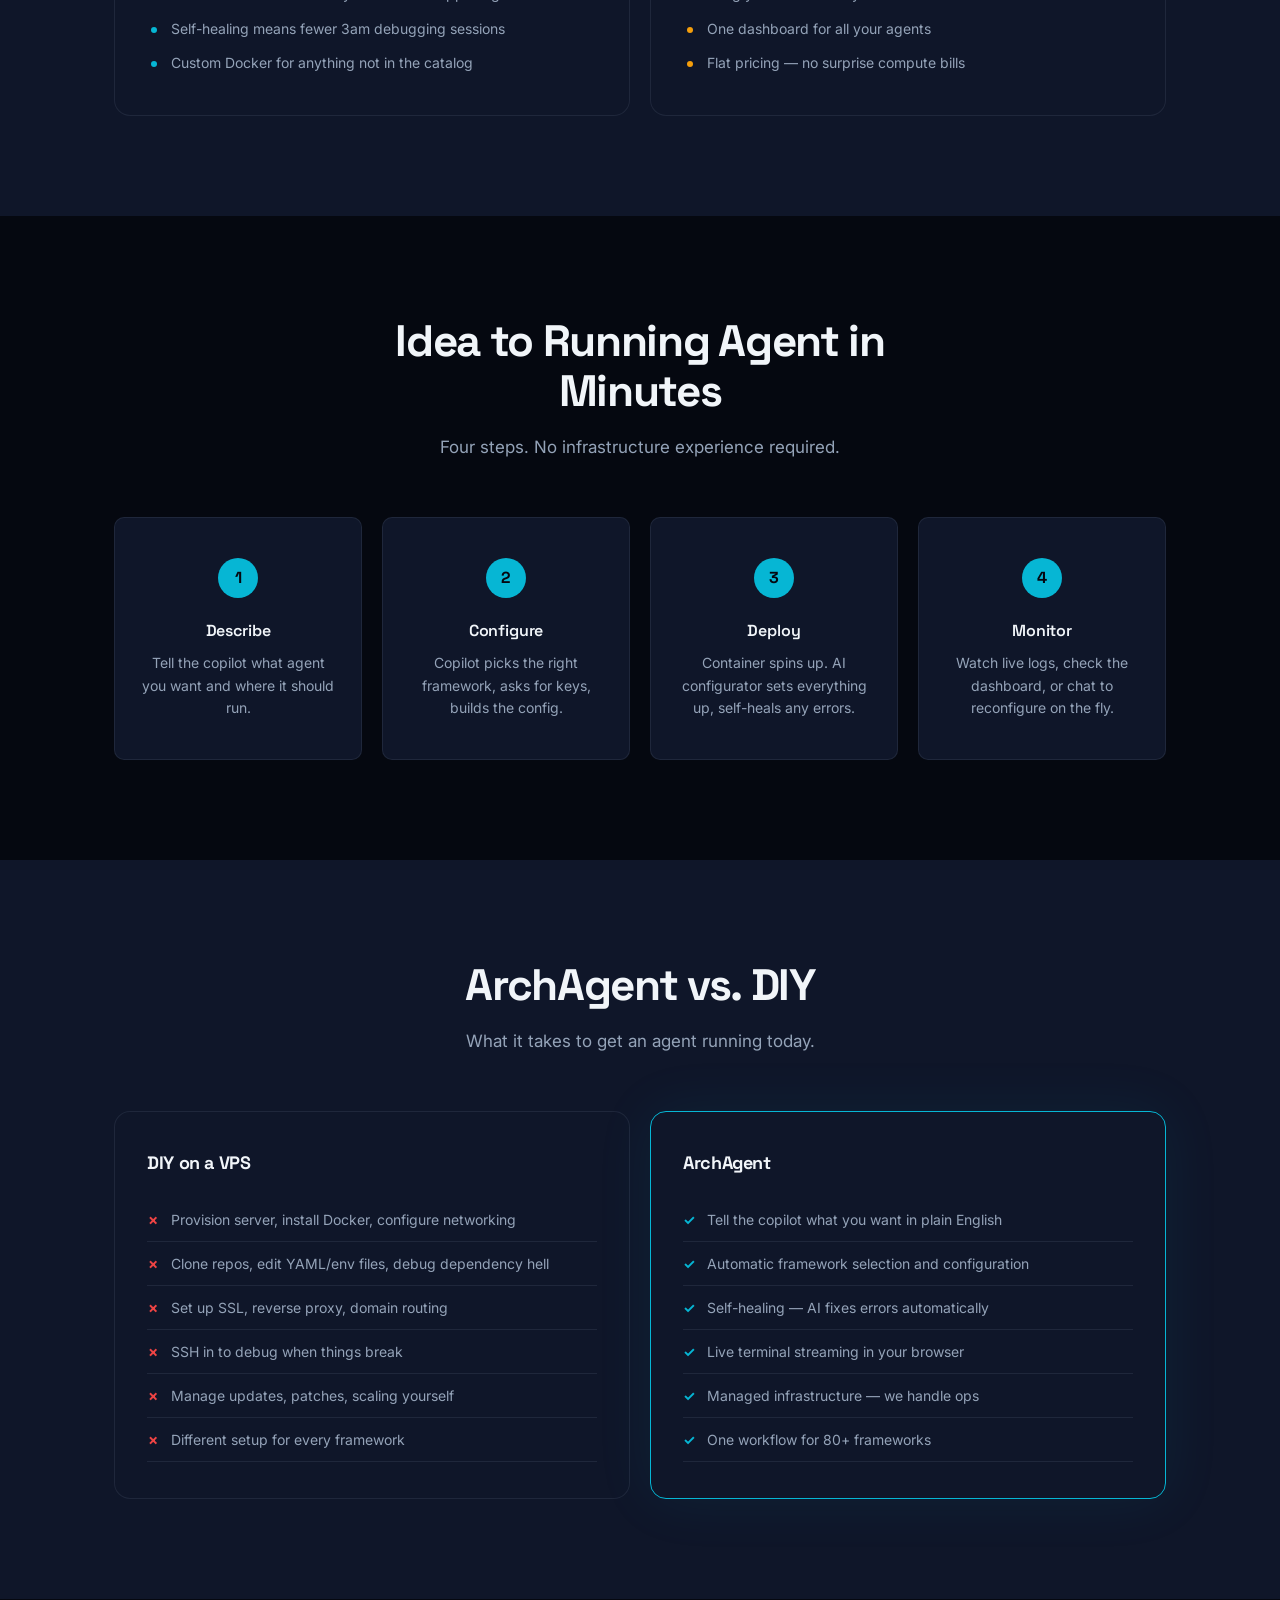
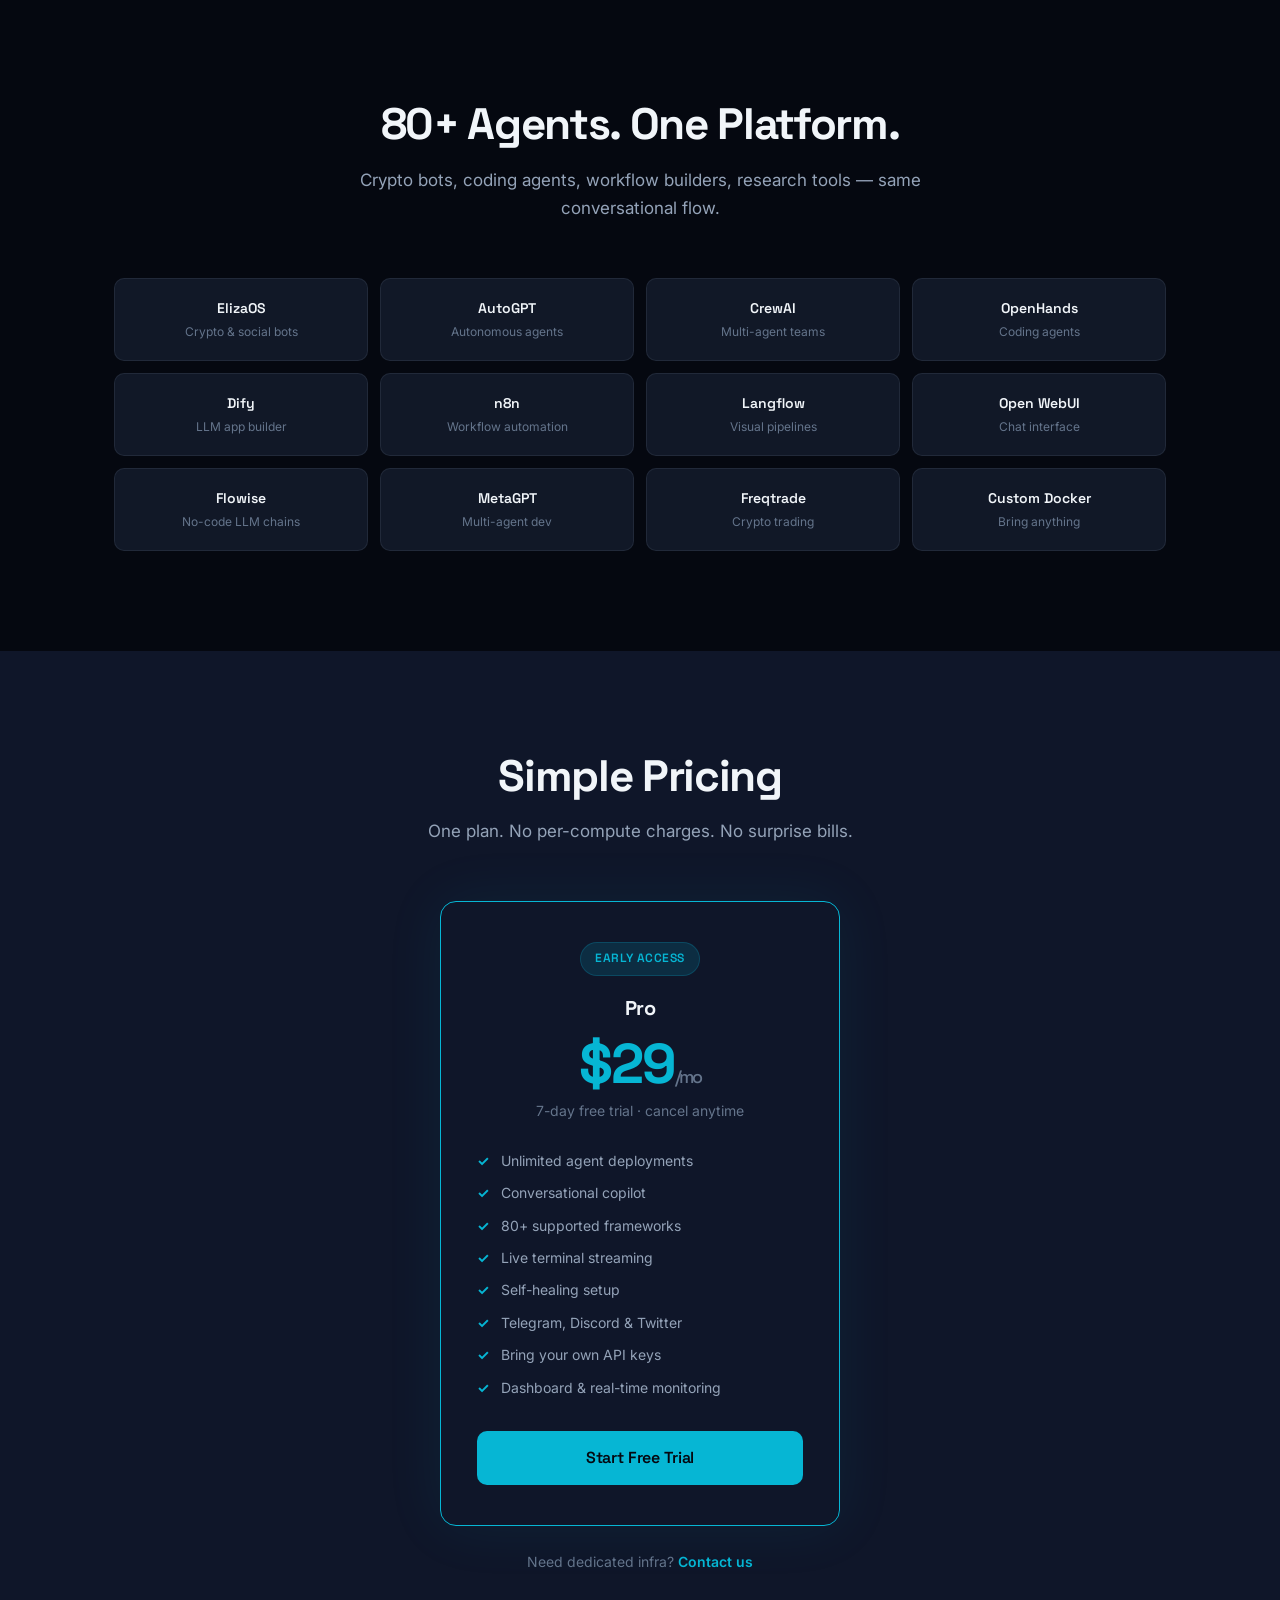
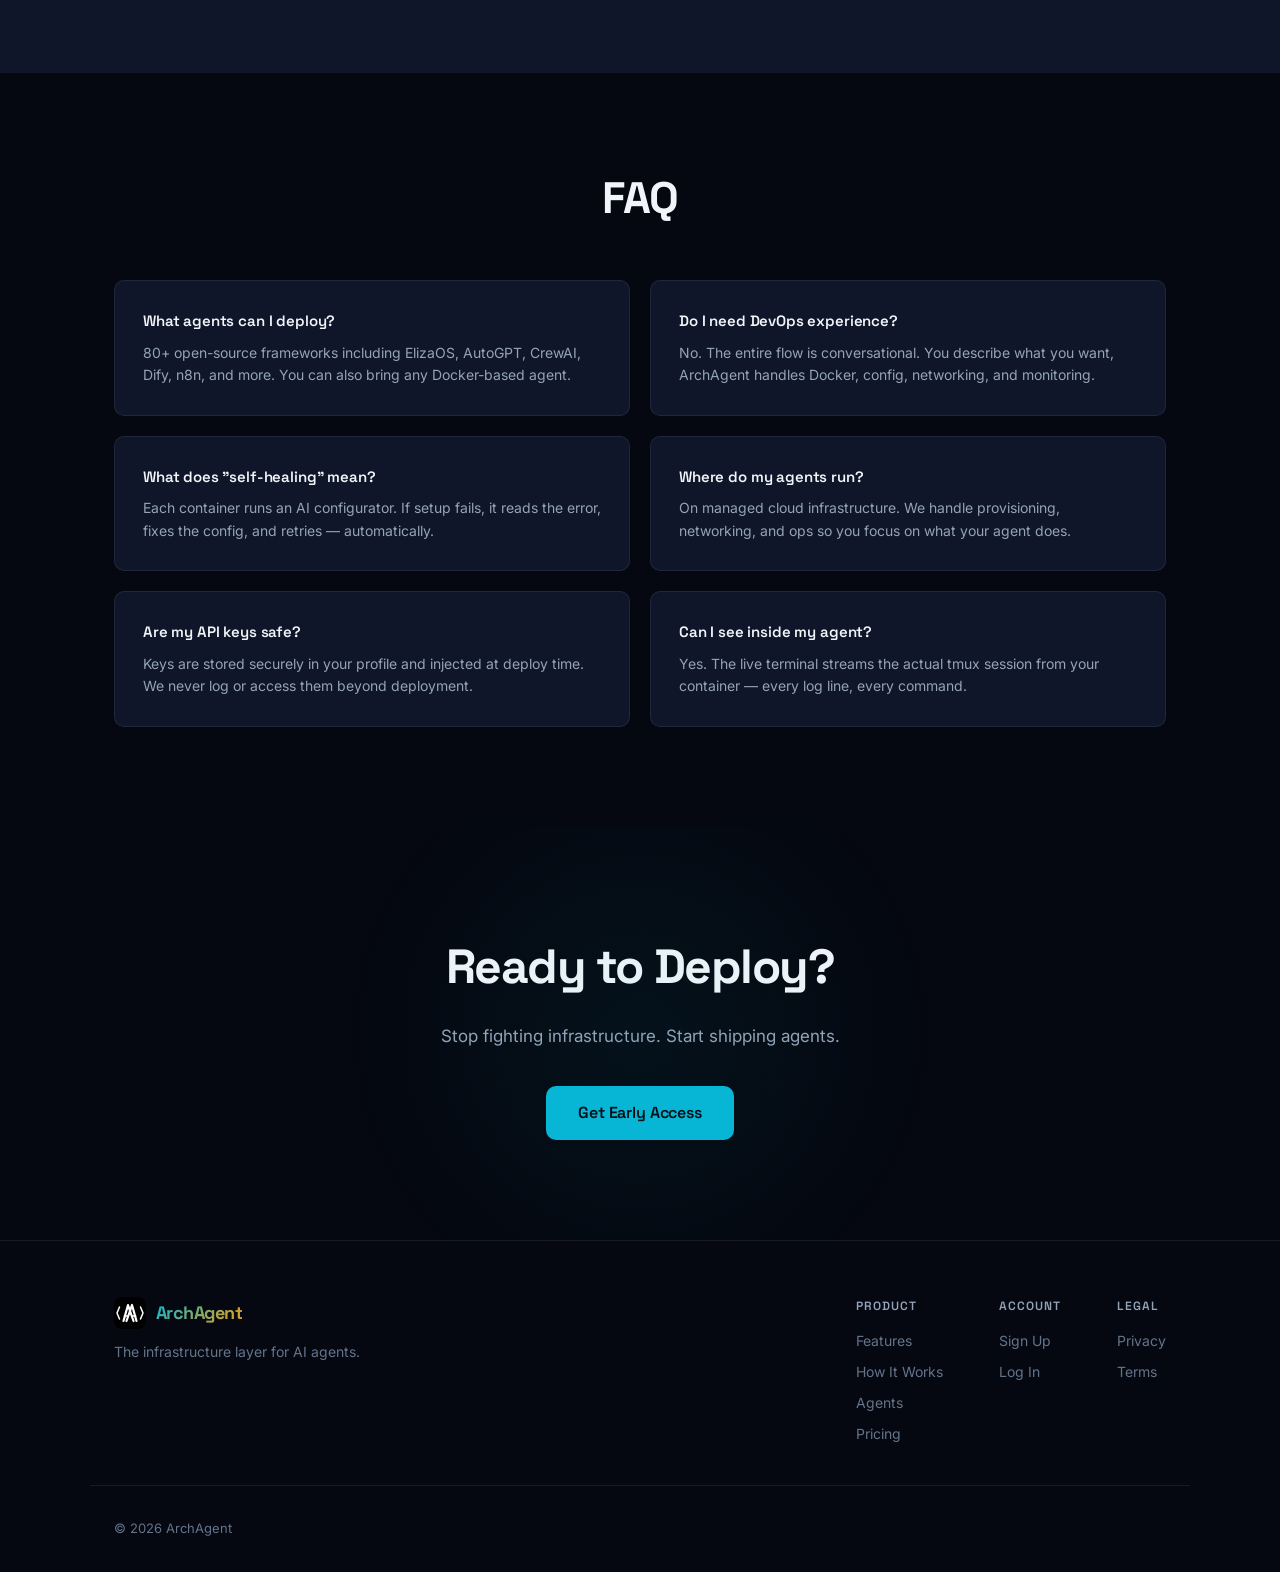
==== commit 014dfc7e: "Redesign logo: connected AA monogram with elegant brackets Two A's share a center peak creating a cl" ====
--- a/index.html
+++ b/index.html
@@ -25,11 +25,15 @@
     <div class="nav-inner">
       <a href="/" class="logo" aria-label="ArchAgent home">
         <svg class="logo-mark" width="32" height="32" viewBox="0 0 32 32" fill="none">
-          <rect width="32" height="32" rx="8" fill="#000"/>
-          <path d="M8 8L4 16L8 24" stroke="#fff" stroke-width="2.5" stroke-linecap="round" stroke-linejoin="round" fill="none"/>
-          <path d="M24 8L28 16L24 24" stroke="#fff" stroke-width="2.5" stroke-linecap="round" stroke-linejoin="round" fill="none"/>
-          <path d="M10 23L12.5 9L15 23M10.8 20H14.2" stroke="#fff" stroke-width="2" stroke-linecap="round" stroke-linejoin="round"/>
-          <path d="M17 23L19.5 9L22 23M17.8 20H21.2" stroke="#fff" stroke-width="2" stroke-linecap="round" stroke-linejoin="round"/>
+          <rect width="32" height="32" rx="7" fill="#000"/>
+          <path d="M9.5 24L14 8L16 14" stroke="#fff" stroke-width="2.2" stroke-linecap="round" stroke-linejoin="round"/>
+          <path d="M16 14L18 8L22.5 24" stroke="#fff" stroke-width="2.2" stroke-linecap="round" stroke-linejoin="round"/>
+          <line x1="12.5" y1="24" x2="16" y2="14" stroke="#fff" stroke-width="2.2" stroke-linecap="round"/>
+          <line x1="16" y1="14" x2="19.5" y2="24" stroke="#fff" stroke-width="2.2" stroke-linecap="round"/>
+          <line x1="10.5" y1="19" x2="14" y2="19" stroke="#fff" stroke-width="1.6" stroke-linecap="round"/>
+          <line x1="18" y1="19" x2="21.5" y2="19" stroke="#fff" stroke-width="1.6" stroke-linecap="round"/>
+          <path d="M5.5 10L3 16L5.5 22" stroke="#fff" stroke-width="1.5" stroke-linecap="round" stroke-linejoin="round" fill="none"/>
+          <path d="M26.5 10L29 16L26.5 22" stroke="#fff" stroke-width="1.5" stroke-linecap="round" stroke-linejoin="round" fill="none"/>
         </svg>
         <span class="logo-text">ArchAgent</span>
       </a>
@@ -371,10 +375,14 @@
         <a href="/" class="logo" aria-label="ArchAgent home">
           <svg class="logo-mark" width="32" height="32" viewBox="0 0 32 32" fill="none">
             <rect width="32" height="32" rx="8" fill="#000"/>
-            <path d="M8 8L4 16L8 24" stroke="#fff" stroke-width="2.5" stroke-linecap="round" stroke-linejoin="round" fill="none"/>
-            <path d="M24 8L28 16L24 24" stroke="#fff" stroke-width="2.5" stroke-linecap="round" stroke-linejoin="round" fill="none"/>
-            <path d="M10 23L12.5 9L15 23M10.8 20H14.2" stroke="#fff" stroke-width="2" stroke-linecap="round" stroke-linejoin="round"/>
-            <path d="M17 23L19.5 9L22 23M17.8 20H21.2" stroke="#fff" stroke-width="2" stroke-linecap="round" stroke-linejoin="round"/>
+            <path d="M9.5 24L14 8L16 14" stroke="#fff" stroke-width="2.2" stroke-linecap="round" stroke-linejoin="round"/>
+            <path d="M16 14L18 8L22.5 24" stroke="#fff" stroke-width="2.2" stroke-linecap="round" stroke-linejoin="round"/>
+            <line x1="12.5" y1="24" x2="16" y2="14" stroke="#fff" stroke-width="2.2" stroke-linecap="round"/>
+            <line x1="16" y1="14" x2="19.5" y2="24" stroke="#fff" stroke-width="2.2" stroke-linecap="round"/>
+            <line x1="10.5" y1="19" x2="14" y2="19" stroke="#fff" stroke-width="1.6" stroke-linecap="round"/>
+            <line x1="18" y1="19" x2="21.5" y2="19" stroke="#fff" stroke-width="1.6" stroke-linecap="round"/>
+            <path d="M5.5 10L3 16L5.5 22" stroke="#fff" stroke-width="1.5" stroke-linecap="round" stroke-linejoin="round" fill="none"/>
+            <path d="M26.5 10L29 16L26.5 22" stroke="#fff" stroke-width="1.5" stroke-linecap="round" stroke-linejoin="round" fill="none"/>
           </svg>
           <span class="logo-text">ArchAgent</span>
         </a>
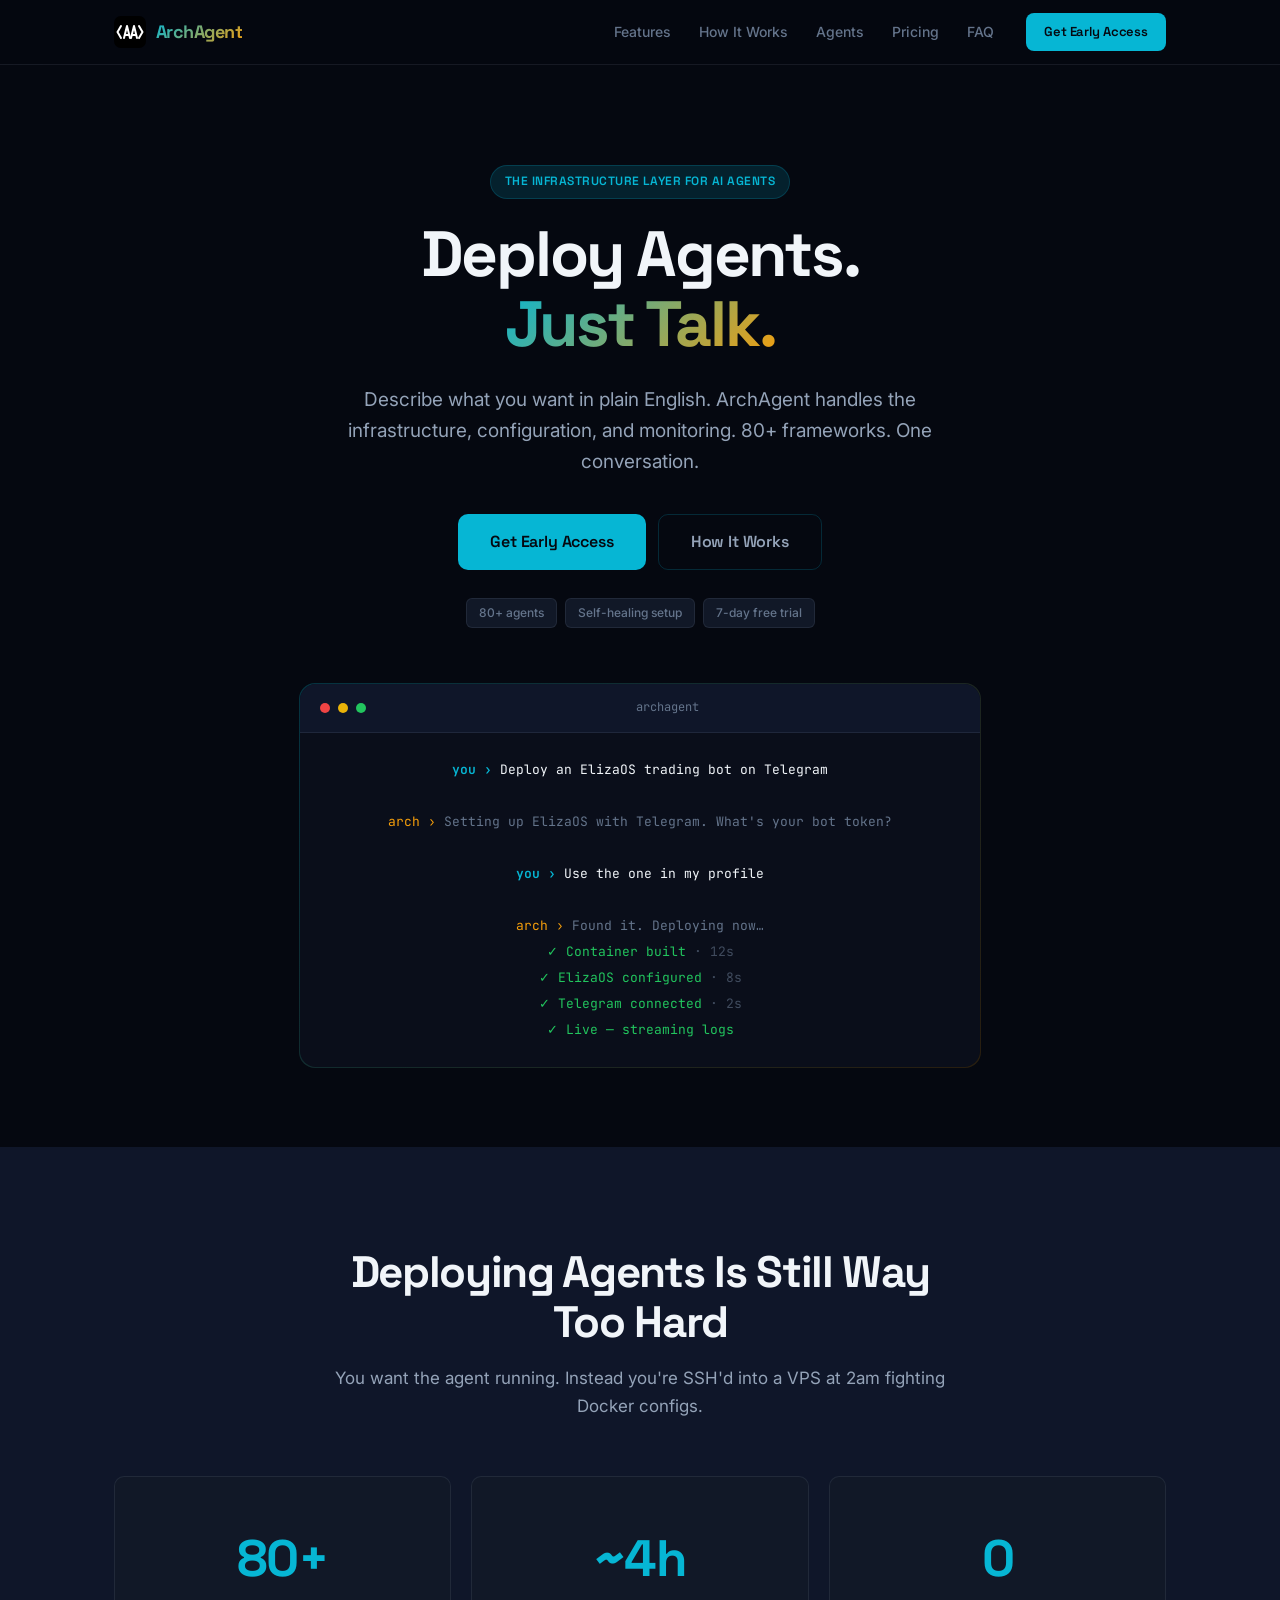
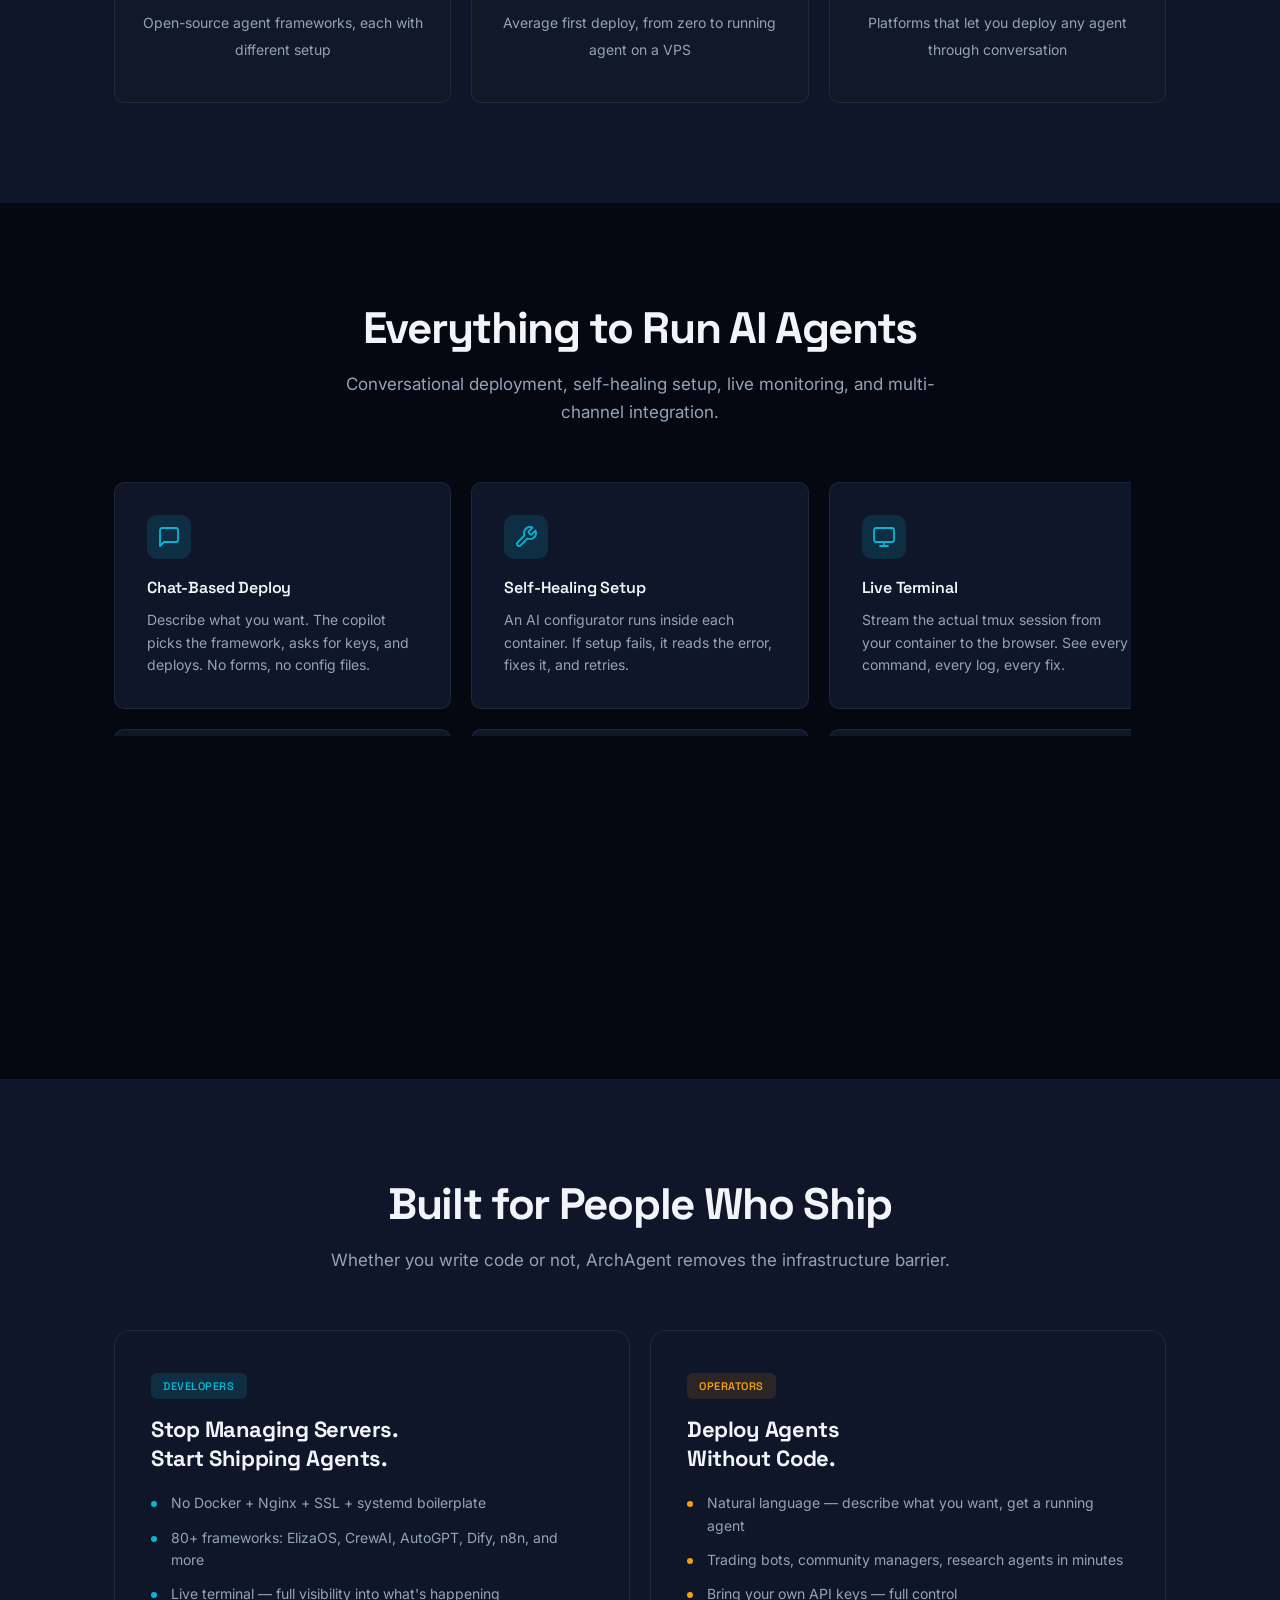
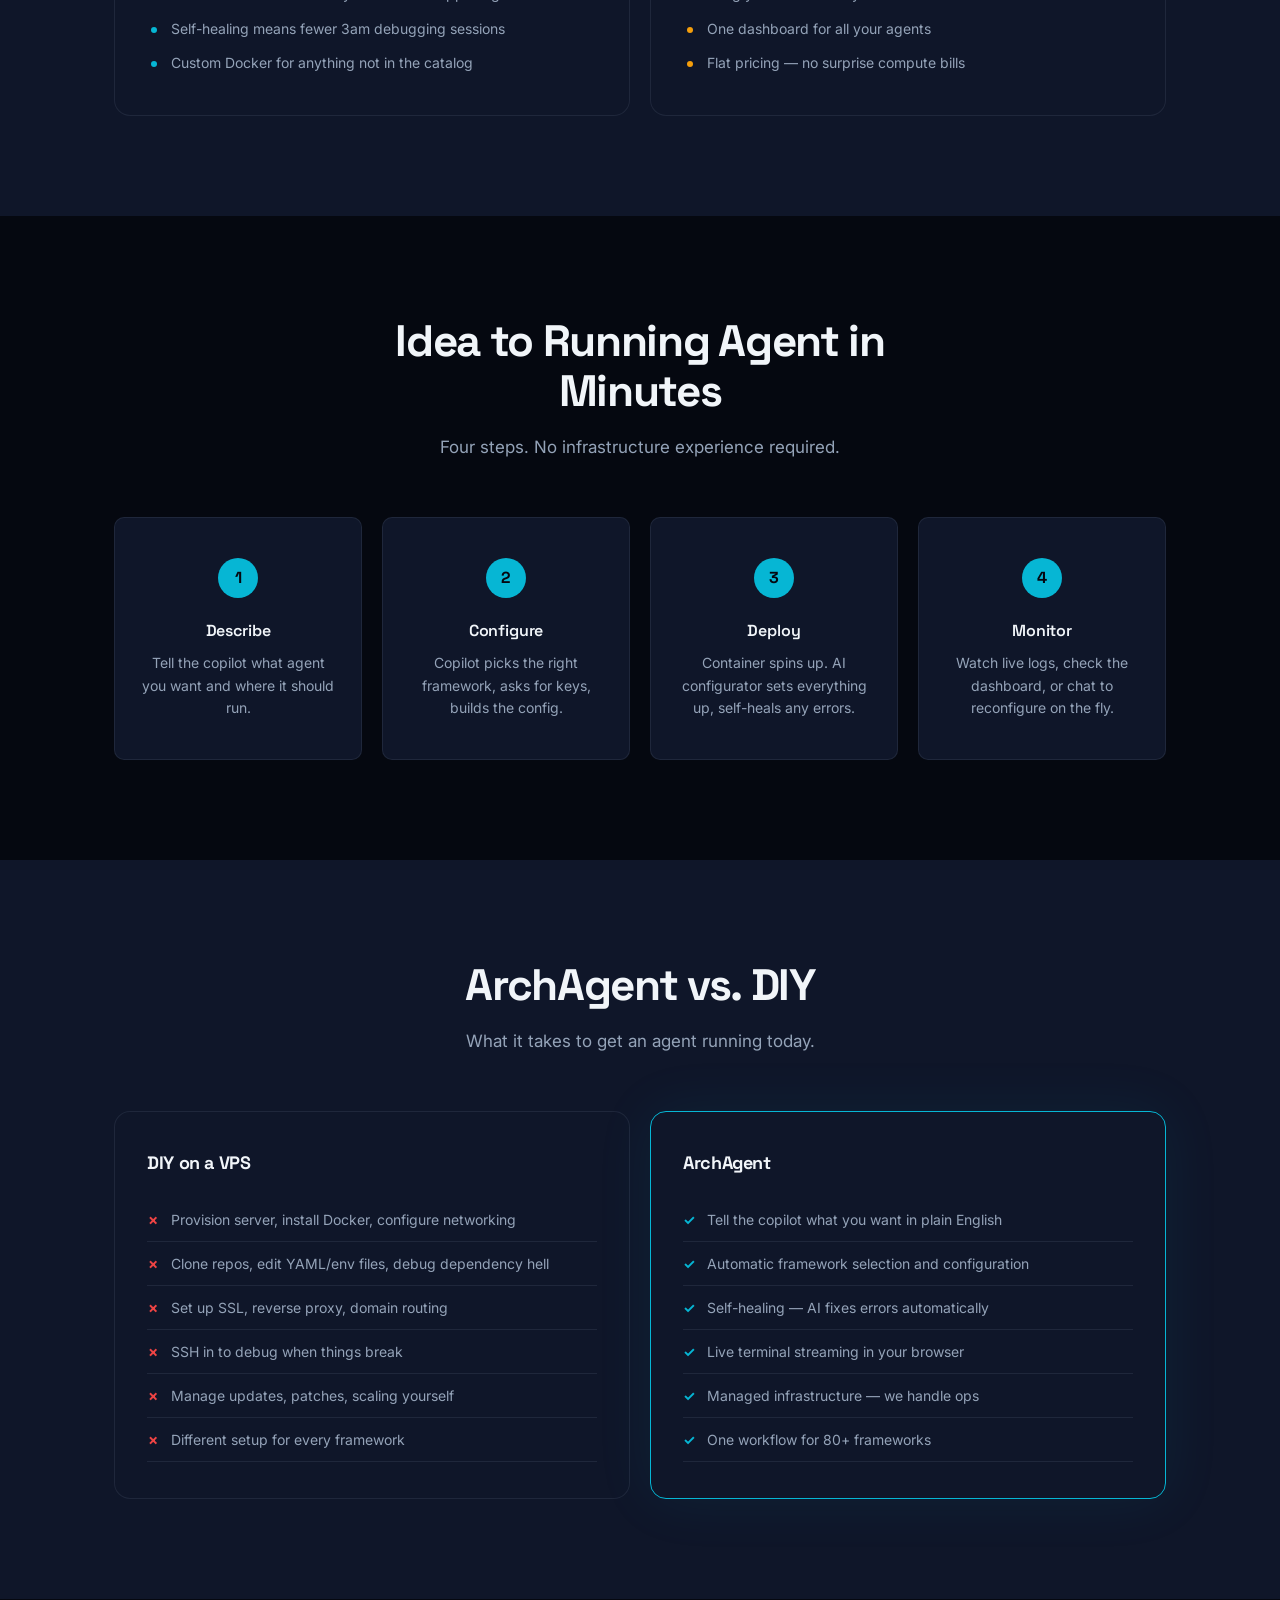
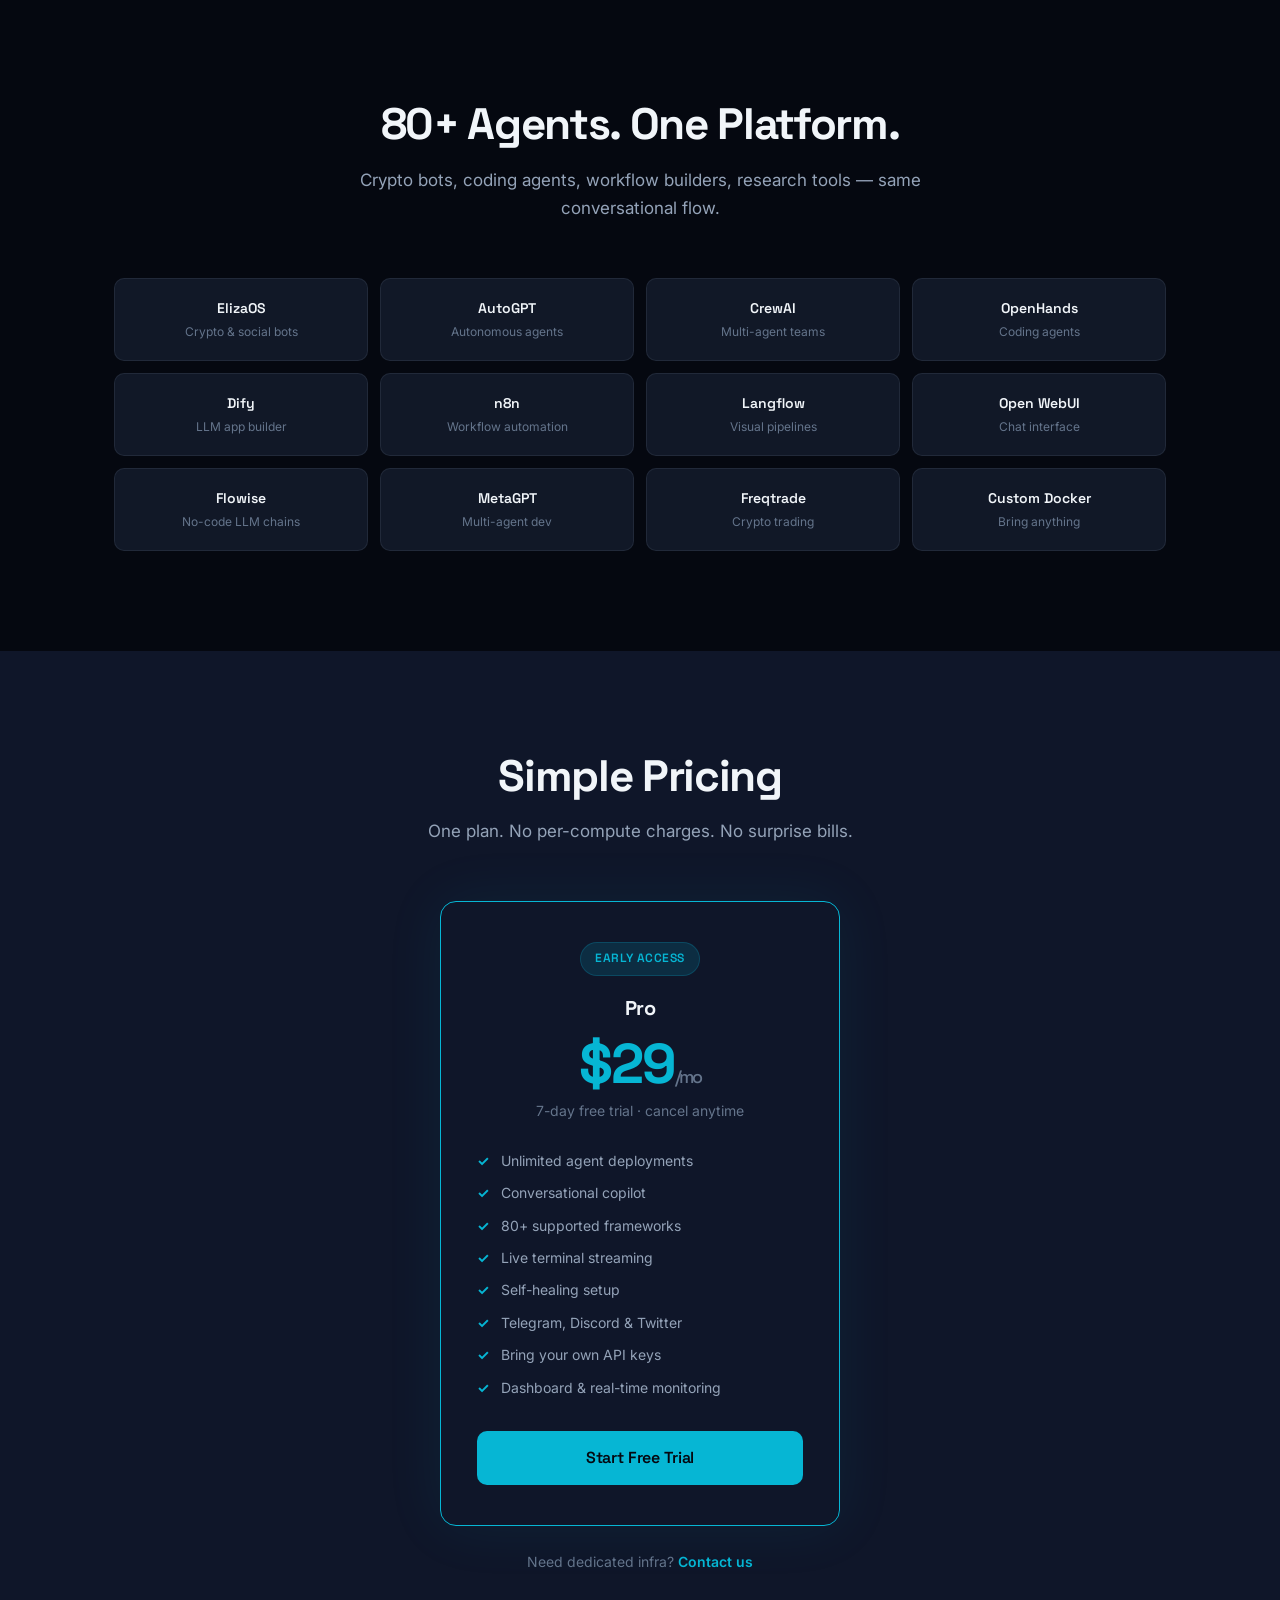
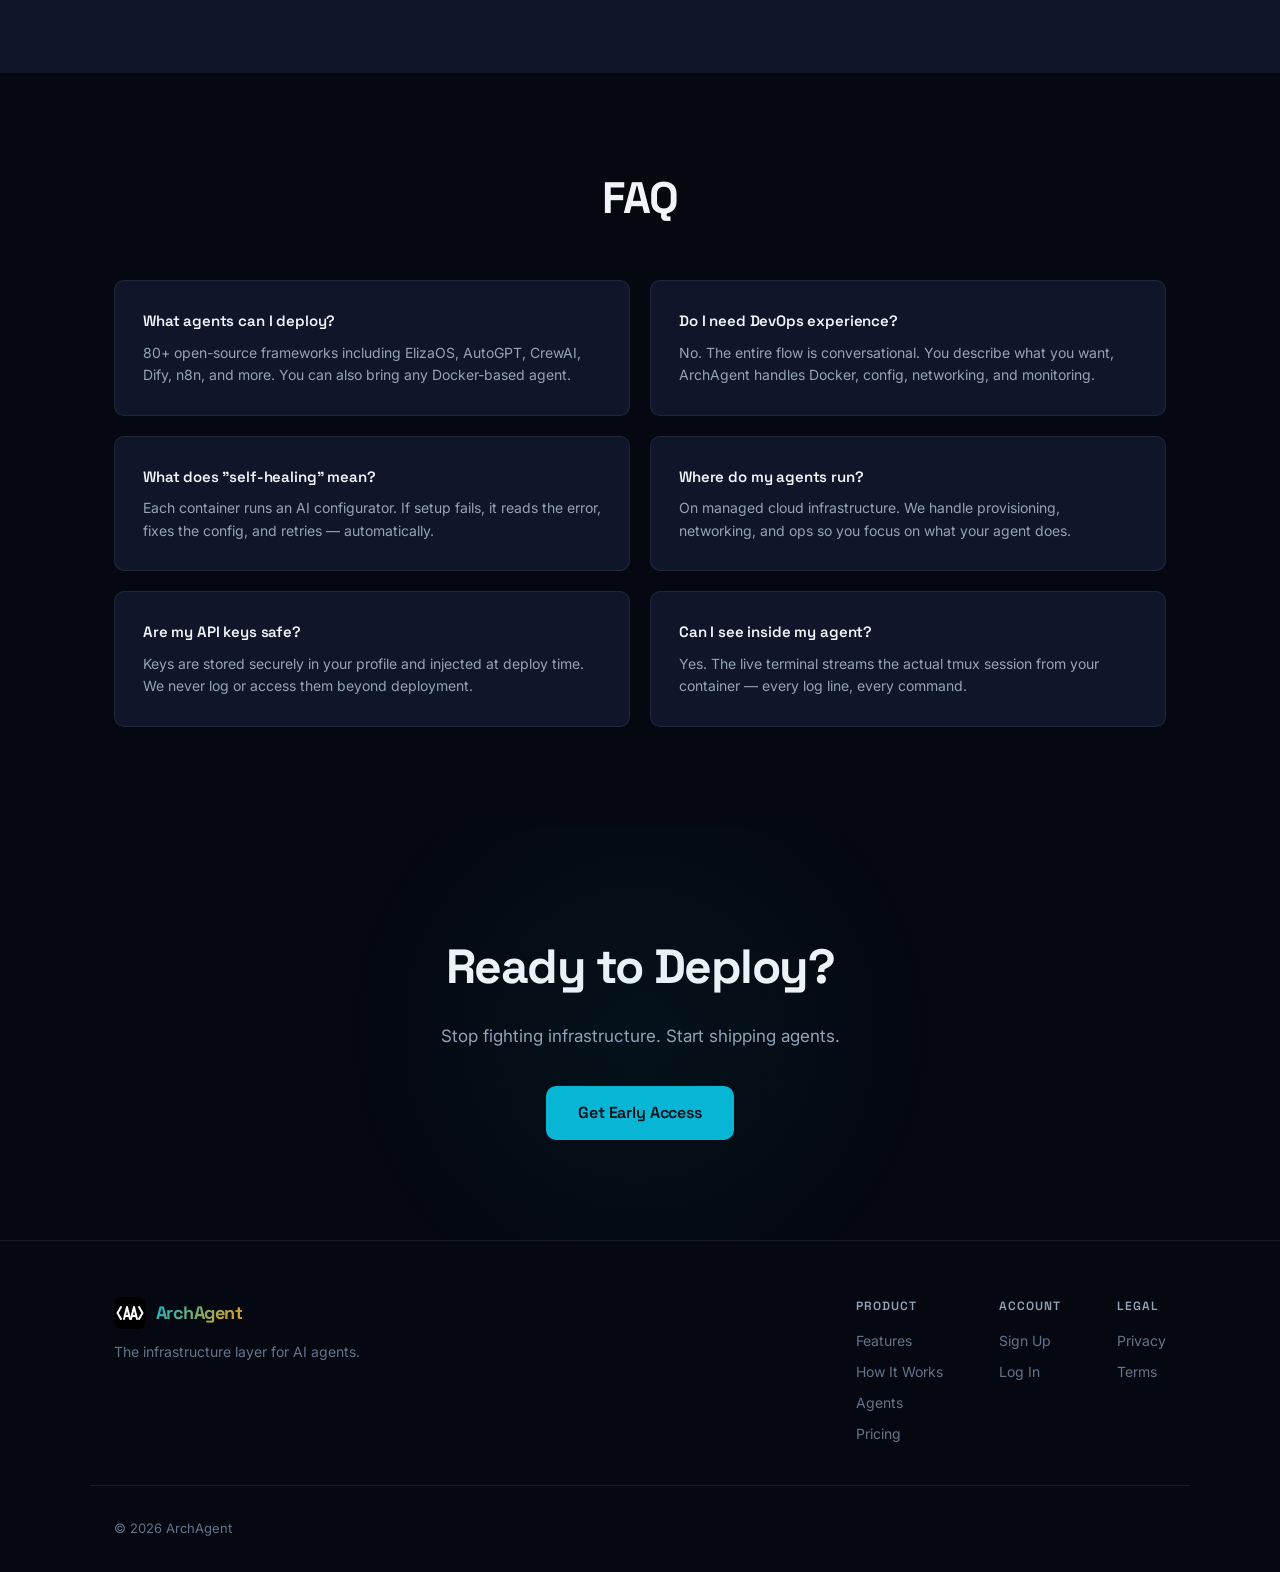
==== commit 1db0fe11: "Simplify logo to clean <AA> — four strokes, no ligature Co-Authored-By: Claude Opus 4.6 (1M context)" ====
--- a/index.html
+++ b/index.html
@@ -26,14 +26,10 @@
       <a href="/" class="logo" aria-label="ArchAgent home">
         <svg class="logo-mark" width="32" height="32" viewBox="0 0 32 32" fill="none">
           <rect width="32" height="32" rx="7" fill="#000"/>
-          <path d="M9.5 24L14 8L16 14" stroke="#fff" stroke-width="2.2" stroke-linecap="round" stroke-linejoin="round"/>
-          <path d="M16 14L18 8L22.5 24" stroke="#fff" stroke-width="2.2" stroke-linecap="round" stroke-linejoin="round"/>
-          <line x1="12.5" y1="24" x2="16" y2="14" stroke="#fff" stroke-width="2.2" stroke-linecap="round"/>
-          <line x1="16" y1="14" x2="19.5" y2="24" stroke="#fff" stroke-width="2.2" stroke-linecap="round"/>
-          <line x1="10.5" y1="19" x2="14" y2="19" stroke="#fff" stroke-width="1.6" stroke-linecap="round"/>
-          <line x1="18" y1="19" x2="21.5" y2="19" stroke="#fff" stroke-width="1.6" stroke-linecap="round"/>
-          <path d="M5.5 10L3 16L5.5 22" stroke="#fff" stroke-width="1.5" stroke-linecap="round" stroke-linejoin="round" fill="none"/>
-          <path d="M26.5 10L29 16L26.5 22" stroke="#fff" stroke-width="1.5" stroke-linecap="round" stroke-linejoin="round" fill="none"/>
+          <path d="M7 10L3.5 16L7 22" stroke="#fff" stroke-width="2" stroke-linecap="round" stroke-linejoin="round" fill="none"/>
+          <path d="M10 22L13 10L16 22M11 19H15" stroke="#fff" stroke-width="2" stroke-linecap="round" stroke-linejoin="round"/>
+          <path d="M17 22L20 10L23 22M18 19H22" stroke="#fff" stroke-width="2" stroke-linecap="round" stroke-linejoin="round"/>
+          <path d="M25 10L28.5 16L25 22" stroke="#fff" stroke-width="2" stroke-linecap="round" stroke-linejoin="round" fill="none"/>
         </svg>
         <span class="logo-text">ArchAgent</span>
       </a>
@@ -375,14 +371,10 @@
         <a href="/" class="logo" aria-label="ArchAgent home">
           <svg class="logo-mark" width="32" height="32" viewBox="0 0 32 32" fill="none">
             <rect width="32" height="32" rx="8" fill="#000"/>
-            <path d="M9.5 24L14 8L16 14" stroke="#fff" stroke-width="2.2" stroke-linecap="round" stroke-linejoin="round"/>
-            <path d="M16 14L18 8L22.5 24" stroke="#fff" stroke-width="2.2" stroke-linecap="round" stroke-linejoin="round"/>
-            <line x1="12.5" y1="24" x2="16" y2="14" stroke="#fff" stroke-width="2.2" stroke-linecap="round"/>
-            <line x1="16" y1="14" x2="19.5" y2="24" stroke="#fff" stroke-width="2.2" stroke-linecap="round"/>
-            <line x1="10.5" y1="19" x2="14" y2="19" stroke="#fff" stroke-width="1.6" stroke-linecap="round"/>
-            <line x1="18" y1="19" x2="21.5" y2="19" stroke="#fff" stroke-width="1.6" stroke-linecap="round"/>
-            <path d="M5.5 10L3 16L5.5 22" stroke="#fff" stroke-width="1.5" stroke-linecap="round" stroke-linejoin="round" fill="none"/>
-            <path d="M26.5 10L29 16L26.5 22" stroke="#fff" stroke-width="1.5" stroke-linecap="round" stroke-linejoin="round" fill="none"/>
+            <path d="M7 10L3.5 16L7 22" stroke="#fff" stroke-width="2" stroke-linecap="round" stroke-linejoin="round" fill="none"/>
+            <path d="M10 22L13 10L16 22M11 19H15" stroke="#fff" stroke-width="2" stroke-linecap="round" stroke-linejoin="round"/>
+            <path d="M17 22L20 10L23 22M18 19H22" stroke="#fff" stroke-width="2" stroke-linecap="round" stroke-linejoin="round"/>
+            <path d="M25 10L28.5 16L25 22" stroke="#fff" stroke-width="2" stroke-linecap="round" stroke-linejoin="round" fill="none"/>
           </svg>
           <span class="logo-text">ArchAgent</span>
         </a>
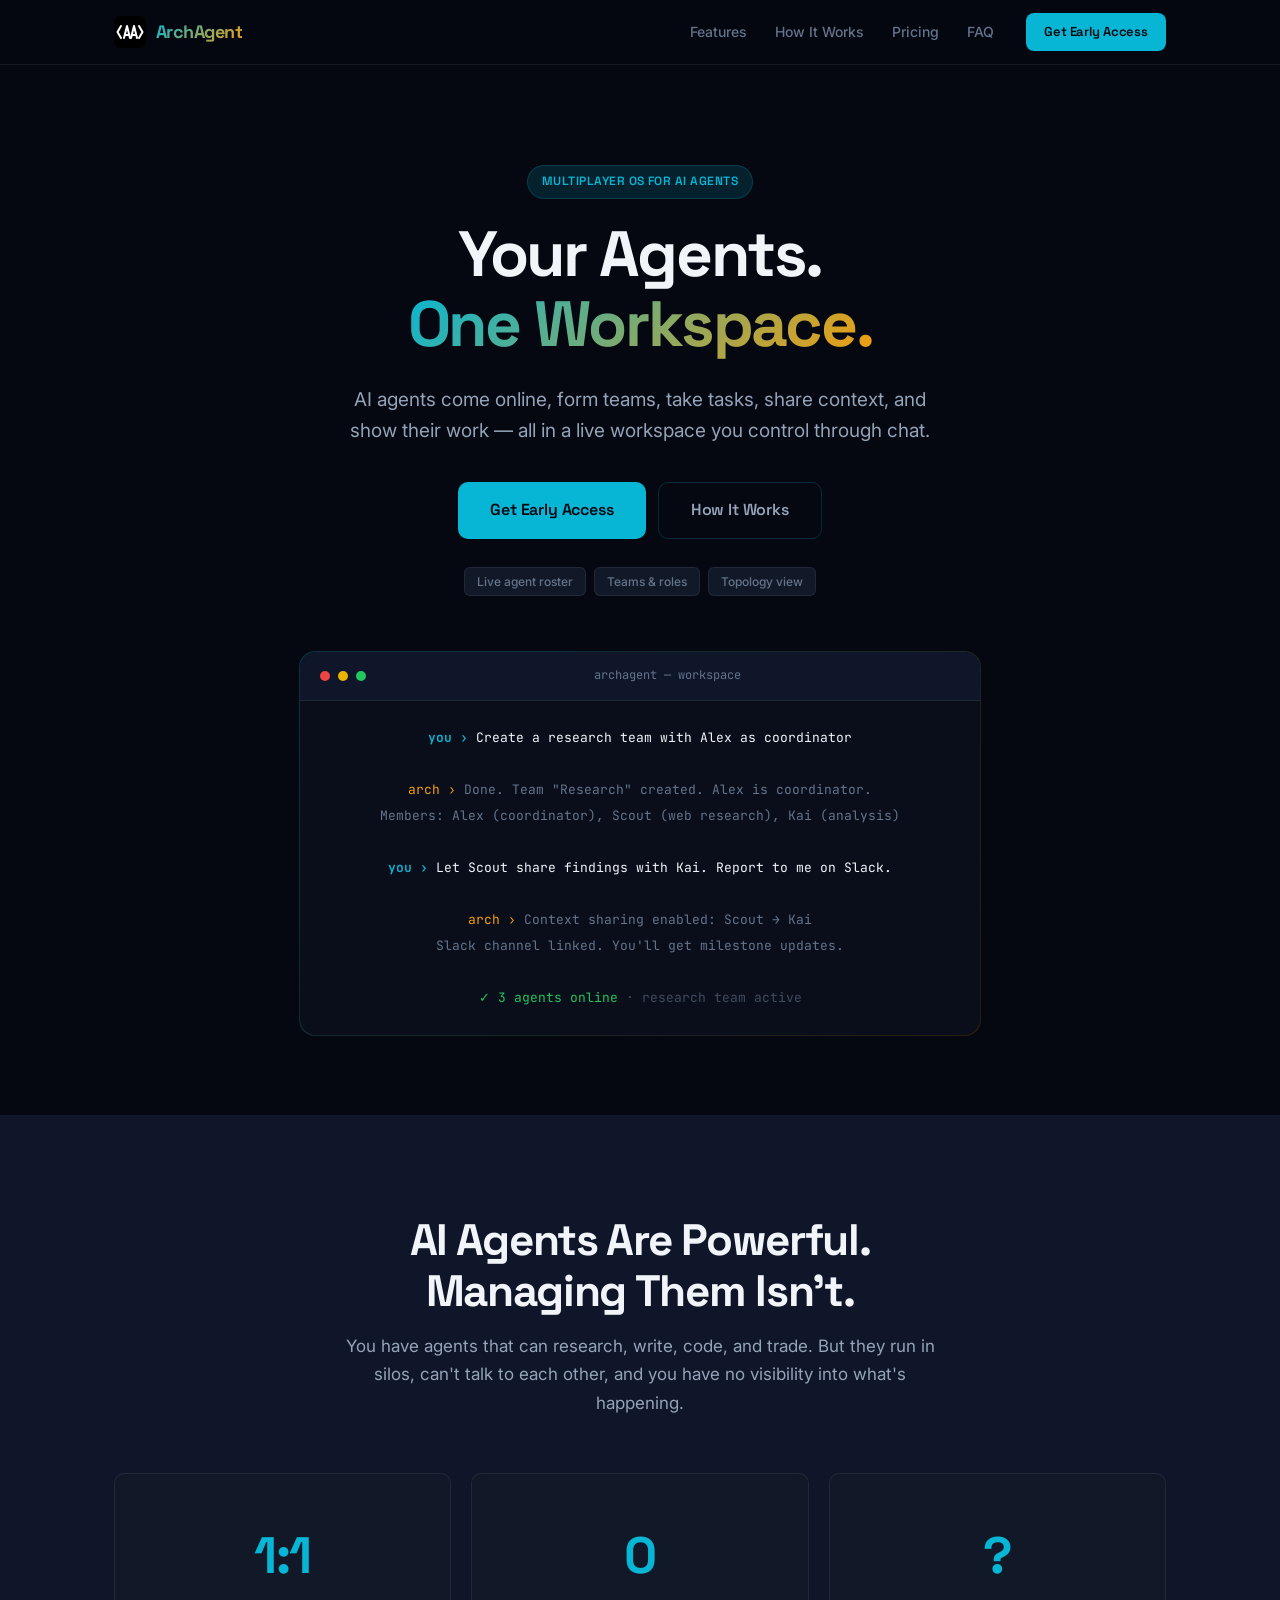
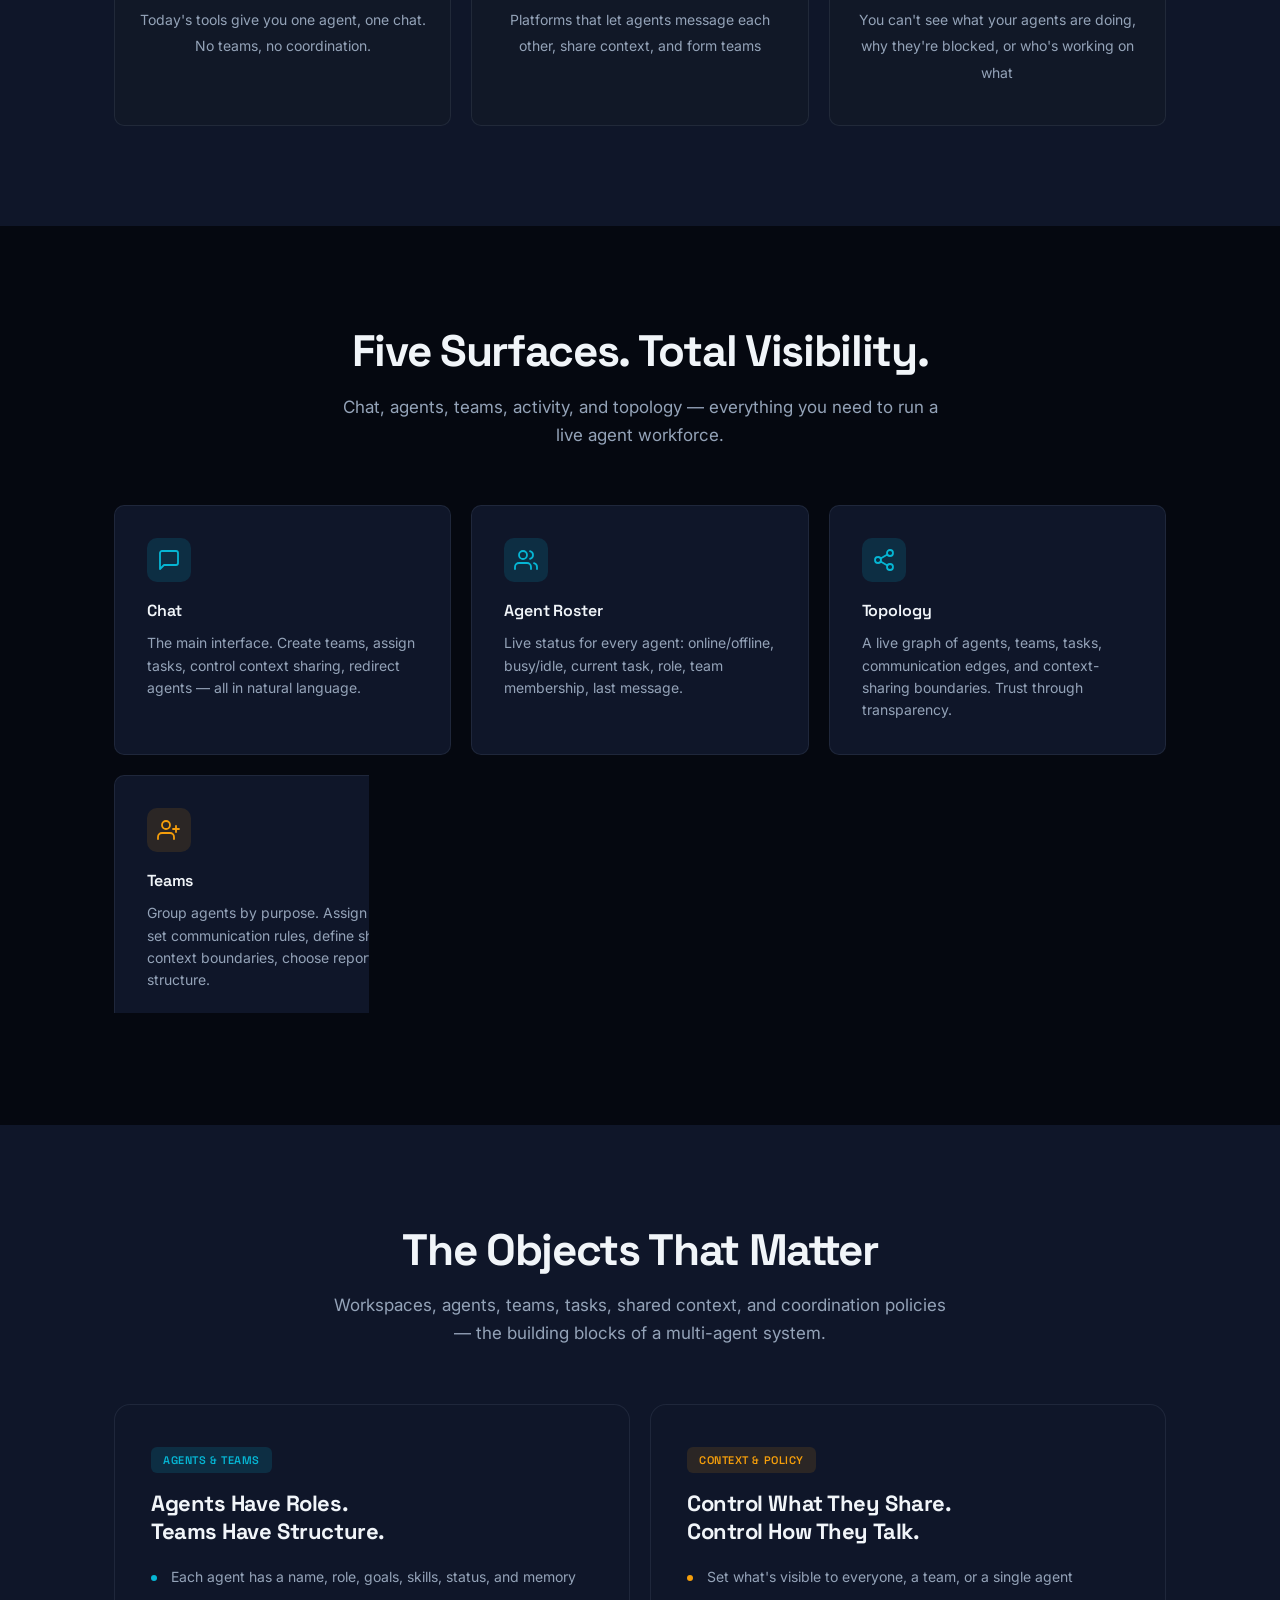
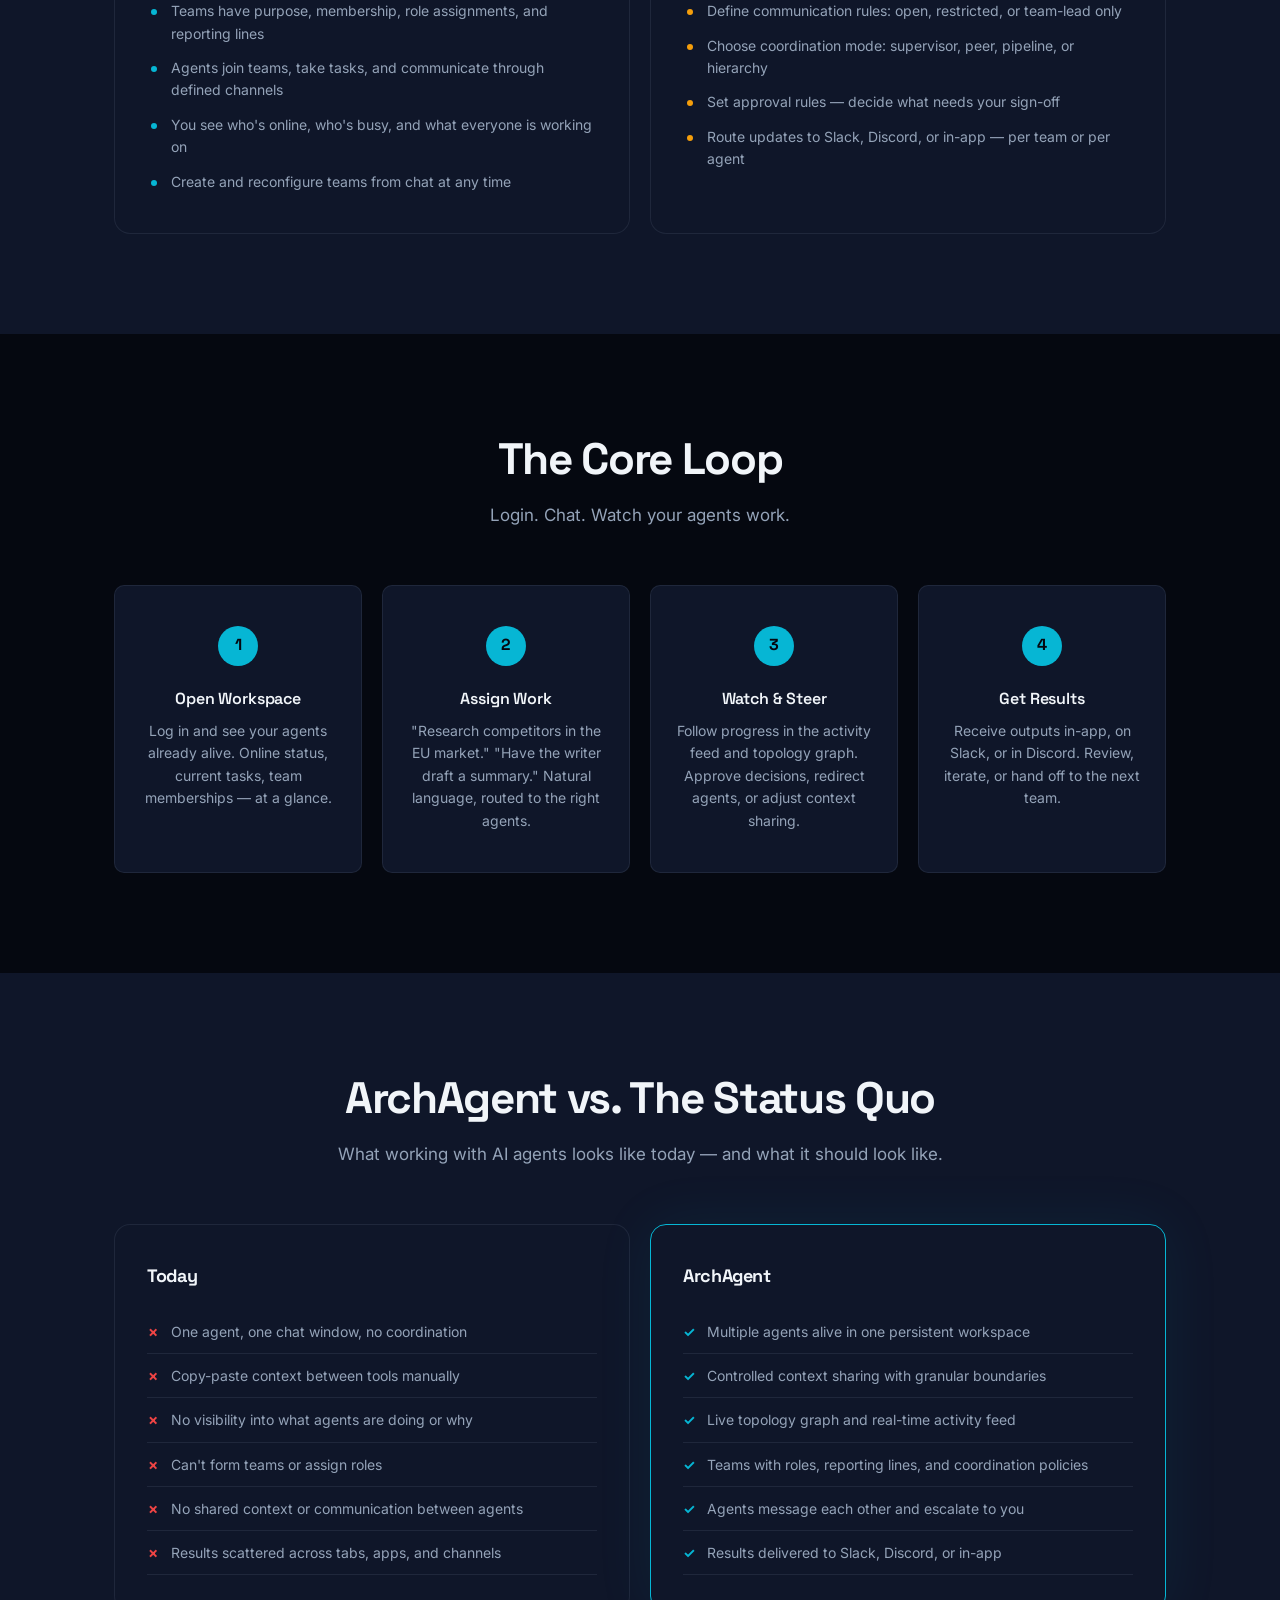
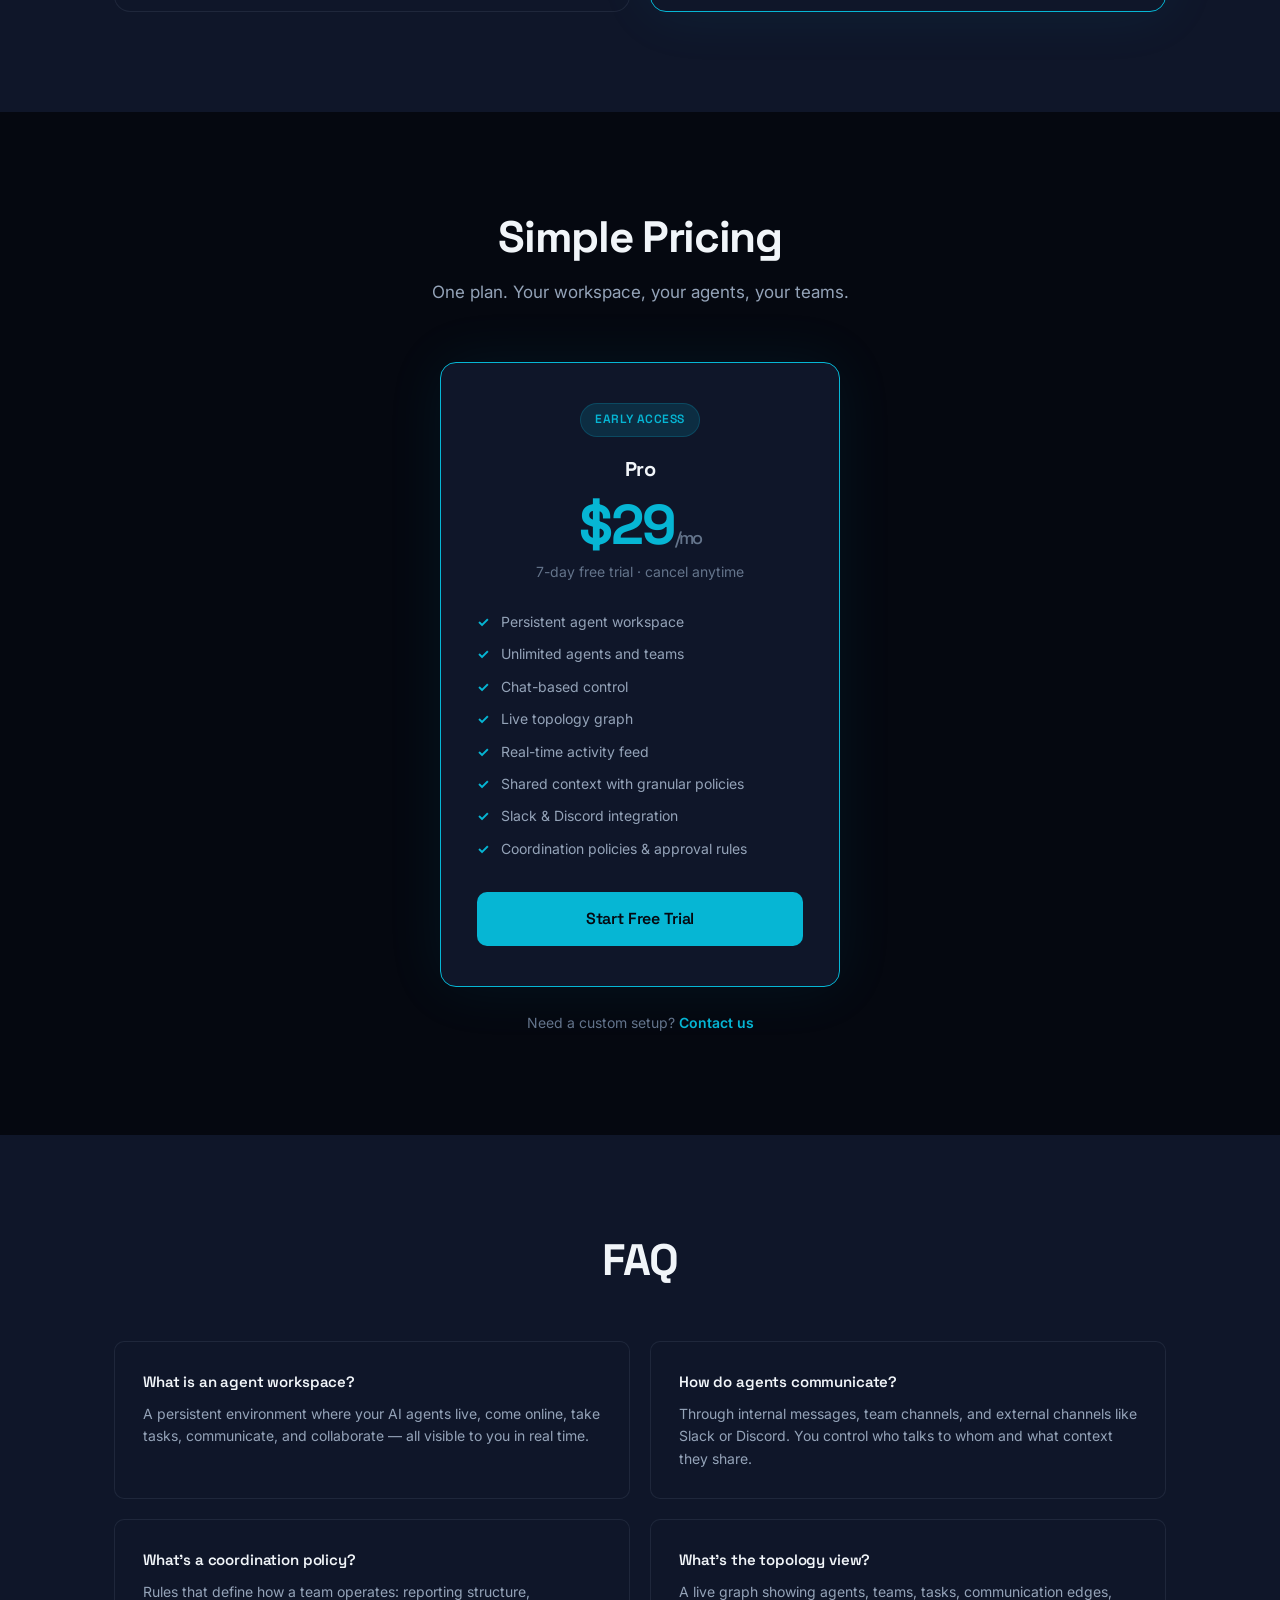
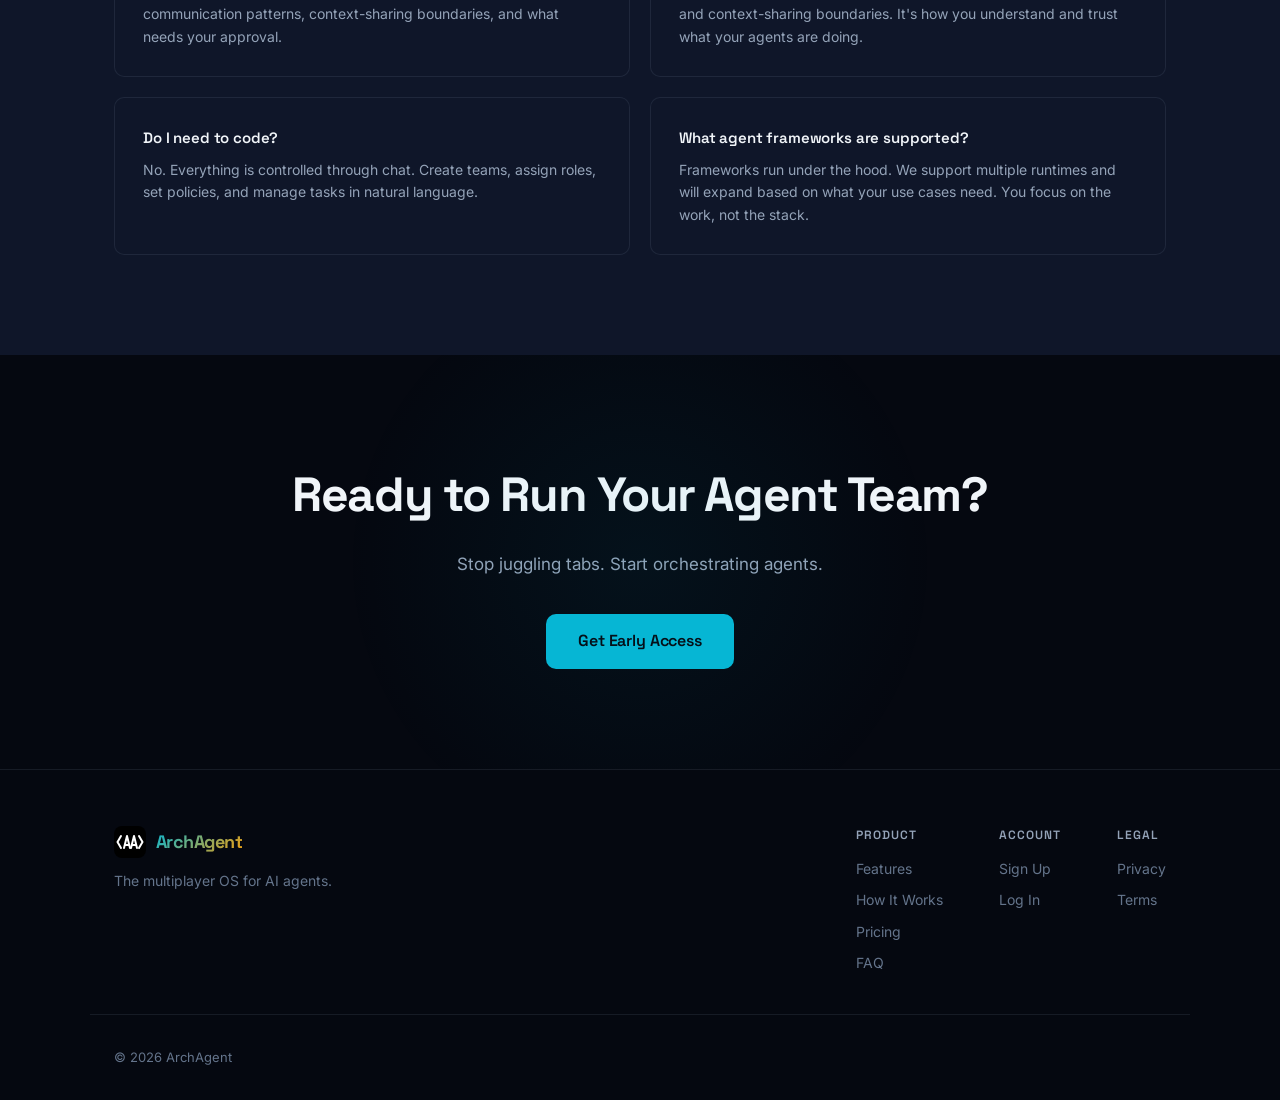
==== commit 2cf7364a: "Rewrite website for new product vision: multiplayer OS for AI agents Complete content rewrite. ArchA" ====
--- a/index.html
+++ b/index.html
@@ -3,14 +3,14 @@
 <head>
   <meta charset="UTF-8">
   <meta name="viewport" content="width=device-width, initial-scale=1.0">
-  <title>ArchAgent &mdash; Deploy AI Agents by Chatting</title>
-  <meta name="description" content="The infrastructure layer for AI agents. Deploy 80+ agent frameworks through conversation. No YAML, no CLI, no DevOps. Self-healing setup with full transparency.">
+  <title>ArchAgent &mdash; Your AI Agent Workspace</title>
+  <meta name="description" content="A live workspace where AI agents come online, collaborate in teams, communicate through chat and channels, share controlled context, and show their work in real time.">
   <link rel="icon" type="image/svg+xml" href="favicon.svg">
   <link rel="apple-touch-icon" href="icon-180.png">
   <link rel="manifest" href="site.webmanifest">
   <link rel="canonical" href="https://archagent.site/">
-  <meta property="og:title" content="ArchAgent — Deploy AI Agents by Chatting">
-  <meta property="og:description" content="The infrastructure layer for AI agents. Deploy 80+ frameworks through conversation. No YAML, no DevOps.">
+  <meta property="og:title" content="ArchAgent — Your AI Agent Workspace">
+  <meta property="og:description" content="A live workspace where AI agents collaborate in teams, share context, and show their work in real time.">
   <meta property="og:type" content="website">
   <meta property="og:url" content="https://archagent.site/">
   <link rel="preconnect" href="https://fonts.googleapis.com">
@@ -36,7 +36,6 @@
       <nav class="nav-links">
         <a href="#features">Features</a>
         <a href="#how-it-works">How It Works</a>
-        <a href="#agents">Agents</a>
         <a href="#pricing">Pricing</a>
         <a href="#faq">FAQ</a>
       </nav>
@@ -49,17 +48,17 @@
     <!-- ==================== HERO ==================== -->
     <section class="hero">
       <div class="fade-up">
-        <div class="pill">The Infrastructure Layer for AI Agents</div>
-        <h1>Deploy Agents.<br><span class="highlight">Just Talk.</span></h1>
-        <p class="hero-sub">Describe what you want in plain English. ArchAgent handles the infrastructure, configuration, and monitoring. 80+ frameworks. One conversation.</p>
+        <div class="pill">Multiplayer OS for AI Agents</div>
+        <h1>Your Agents.<br><span class="highlight">One Workspace.</span></h1>
+        <p class="hero-sub">AI agents come online, form teams, take tasks, share context, and show their work &mdash; all in a live workspace you control through chat.</p>
         <div class="hero-actions">
           <a href="https://app.archagent.site/signup" class="btn btn-lg">Get Early Access</a>
           <a href="#how-it-works" class="btn btn-ghost btn-lg">How It Works</a>
         </div>
         <div class="hero-meta">
-          <div class="tag">80+ agents</div>
-          <div class="tag">Self-healing setup</div>
-          <div class="tag">7-day free trial</div>
+          <div class="tag">Live agent roster</div>
+          <div class="tag">Teams &amp; roles</div>
+          <div class="tag">Topology view</div>
         </div>
       </div>
       <div class="terminal-wrap fade-up fade-up-delay">
@@ -68,20 +67,20 @@
             <span class="terminal-dot terminal-dot-r"></span>
             <span class="terminal-dot terminal-dot-y"></span>
             <span class="terminal-dot terminal-dot-g"></span>
-            <span class="terminal-title">archagent</span>
+            <span class="terminal-title">archagent &mdash; workspace</span>
           </div>
           <div class="terminal-body">
-            <p><span class="prompt">you &rsaquo;</span> <span class="cmd">Deploy an ElizaOS trading bot on Telegram</span></p>
+            <p><span class="prompt">you &rsaquo;</span> <span class="cmd">Create a research team with Alex as coordinator</span></p>
             <p>&nbsp;</p>
-            <p><span class="hi">arch &rsaquo;</span> <span class="out">Setting up ElizaOS with Telegram. What's your bot token?</span></p>
+            <p><span class="hi">arch &rsaquo;</span> <span class="out">Done. Team "Research" created. Alex is coordinator.</span></p>
+            <p><span class="out">Members: Alex (coordinator), Scout (web research), Kai (analysis)</span></p>
             <p>&nbsp;</p>
-            <p><span class="prompt">you &rsaquo;</span> <span class="cmd">Use the one in my profile</span></p>
+            <p><span class="prompt">you &rsaquo;</span> <span class="cmd">Let Scout share findings with Kai. Report to me on Slack.</span></p>
             <p>&nbsp;</p>
-            <p><span class="hi">arch &rsaquo;</span> <span class="out">Found it. Deploying now&hellip;</span></p>
-            <p><span class="ok">&check; Container built</span> <span class="dim">&middot; 12s</span></p>
-            <p><span class="ok">&check; ElizaOS configured</span> <span class="dim">&middot; 8s</span></p>
-            <p><span class="ok">&check; Telegram connected</span> <span class="dim">&middot; 2s</span></p>
-            <p><span class="ok">&check; Live &mdash; streaming logs</span></p>
+            <p><span class="hi">arch &rsaquo;</span> <span class="out">Context sharing enabled: Scout &rarr; Kai</span></p>
+            <p><span class="out">Slack channel linked. You'll get milestone updates.</span></p>
+            <p>&nbsp;</p>
+            <p><span class="ok">&check; 3 agents online</span> <span class="dim">&middot; research team active</span></p>
           </div>
         </div>
       </div>
@@ -91,21 +90,21 @@
     <section class="section section-surface" id="problem">
       <div class="container">
         <div class="section-header">
-          <h2>Deploying Agents Is Still Way Too Hard</h2>
-          <p>You want the agent running. Instead you're SSH'd into a VPS at 2am fighting Docker configs.</p>
+          <h2>AI Agents Are Powerful. Managing Them Isn't.</h2>
+          <p>You have agents that can research, write, code, and trade. But they run in silos, can't talk to each other, and you have no visibility into what's happening.</p>
         </div>
         <div class="stats-grid fade-up">
           <div class="stat-card">
-            <span class="stat-num">80+</span>
-            <span class="stat-label">Open-source agent frameworks, each with different setup</span>
-          </div>
-          <div class="stat-card">
-            <span class="stat-num">~4h</span>
-            <span class="stat-label">Average first deploy, from zero to running agent on a VPS</span>
+            <span class="stat-num">1:1</span>
+            <span class="stat-label">Today's tools give you one agent, one chat. No teams, no coordination.</span>
           </div>
           <div class="stat-card">
             <span class="stat-num">0</span>
-            <span class="stat-label">Platforms that let you deploy any agent through conversation</span>
+            <span class="stat-label">Platforms that let agents message each other, share context, and form teams</span>
+          </div>
+          <div class="stat-card">
+            <span class="stat-num">?</span>
+            <span class="stat-label">You can't see what your agents are doing, why they're blocked, or who's working on what</span>
           </div>
         </div>
       </div>
@@ -115,84 +114,84 @@
     <section class="section" id="features">
       <div class="container">
         <div class="section-header">
-          <h2>Everything to Run AI Agents</h2>
-          <p>Conversational deployment, self-healing setup, live monitoring, and multi-channel integration.</p>
+          <h2>Five Surfaces. Total Visibility.</h2>
+          <p>Chat, agents, teams, activity, and topology &mdash; everything you need to run a live agent workforce.</p>
         </div>
         <div class="feature-grid fade-up">
           <div class="feature">
             <div class="feature-icon">
               <svg width="24" height="24" viewBox="0 0 24 24" fill="none" stroke="currentColor" stroke-width="1.8" stroke-linecap="round" stroke-linejoin="round"><path d="M21 15a2 2 0 01-2 2H7l-4 4V5a2 2 0 012-2h14a2 2 0 012 2z"/></svg>
             </div>
-            <h3>Chat-Based Deploy</h3>
-            <p>Describe what you want. The copilot picks the framework, asks for keys, and deploys. No forms, no config files.</p>
+            <h3>Chat</h3>
+            <p>The main interface. Create teams, assign tasks, control context sharing, redirect agents &mdash; all in natural language.</p>
           </div>
           <div class="feature">
             <div class="feature-icon">
-              <svg width="24" height="24" viewBox="0 0 24 24" fill="none" stroke="currentColor" stroke-width="1.8" stroke-linecap="round" stroke-linejoin="round"><path d="M14.7 6.3a1 1 0 000 1.4l1.6 1.6a1 1 0 001.4 0l3.77-3.77a6 6 0 01-7.94 7.94l-6.91 6.91a2.12 2.12 0 01-3-3l6.91-6.91a6 6 0 017.94-7.94l-3.76 3.76z"/></svg>
-            </div>
-            <h3>Self-Healing Setup</h3>
-            <p>An AI configurator runs inside each container. If setup fails, it reads the error, fixes it, and retries.</p>
+              <svg width="24" height="24" viewBox="0 0 24 24" fill="none" stroke="currentColor" stroke-width="1.8" stroke-linecap="round" stroke-linejoin="round"><path d="M17 21v-2a4 4 0 00-4-4H5a4 4 0 00-4 4v2"/><circle cx="9" cy="7" r="4"/><path d="M23 21v-2a4 4 0 00-3-3.87"/><path d="M16 3.13a4 4 0 010 7.75"/></svg>
+            </div>
+            <h3>Agent Roster</h3>
+            <p>Live status for every agent: online/offline, busy/idle, current task, role, team membership, last message.</p>
           </div>
           <div class="feature">
             <div class="feature-icon">
-              <svg width="24" height="24" viewBox="0 0 24 24" fill="none" stroke="currentColor" stroke-width="1.8" stroke-linecap="round" stroke-linejoin="round"><rect x="2" y="3" width="20" height="14" rx="2"/><line x1="8" y1="21" x2="16" y2="21"/><line x1="12" y1="17" x2="12" y2="21"/></svg>
-            </div>
-            <h3>Live Terminal</h3>
-            <p>Stream the actual tmux session from your container to the browser. See every command, every log, every fix.</p>
+              <svg width="24" height="24" viewBox="0 0 24 24" fill="none" stroke="currentColor" stroke-width="1.8" stroke-linecap="round" stroke-linejoin="round"><circle cx="18" cy="5" r="3"/><circle cx="6" cy="12" r="3"/><circle cx="18" cy="19" r="3"/><line x1="8.59" y1="13.51" x2="15.42" y2="17.49"/><line x1="15.41" y1="6.51" x2="8.59" y2="10.49"/></svg>
+            </div>
+            <h3>Topology</h3>
+            <p>A live graph of agents, teams, tasks, communication edges, and context-sharing boundaries. Trust through transparency.</p>
           </div>
           <div class="feature">
             <div class="feature-icon feature-icon-amber">
-              <svg width="24" height="24" viewBox="0 0 24 24" fill="none" stroke="currentColor" stroke-width="1.8" stroke-linecap="round" stroke-linejoin="round"><rect x="3" y="3" width="7" height="7"/><rect x="14" y="3" width="7" height="7"/><rect x="14" y="14" width="7" height="7"/><rect x="3" y="14" width="7" height="7"/></svg>
-            </div>
-            <h3>Dashboard</h3>
-            <p>All agents in one place. Status, logs, quick actions. Start, stop, or destroy with a click or a message.</p>
+              <svg width="24" height="24" viewBox="0 0 24 24" fill="none" stroke="currentColor" stroke-width="1.8" stroke-linecap="round" stroke-linejoin="round"><path d="M17 21v-2a4 4 0 00-4-4H5a4 4 0 00-4 4v2"/><circle cx="9" cy="7" r="4"/><line x1="19" y1="8" x2="19" y2="14"/><line x1="22" y1="11" x2="16" y2="11"/></svg>
+            </div>
+            <h3>Teams</h3>
+            <p>Group agents by purpose. Assign roles, set communication rules, define shared context boundaries, choose reporting structure.</p>
           </div>
           <div class="feature">
             <div class="feature-icon feature-icon-amber">
-              <svg width="24" height="24" viewBox="0 0 24 24" fill="none" stroke="currentColor" stroke-width="1.8" stroke-linecap="round" stroke-linejoin="round"><path d="M12 22s8-4 8-10V5l-8-3-8 3v7c0 6 8 10 8 10z"/></svg>
-            </div>
-            <h3>Bring Your Own Keys</h3>
-            <p>Your API keys and bot tokens, stored in your profile. Auto-injected at deploy time. We never access them beyond what you authorize.</p>
+              <svg width="24" height="24" viewBox="0 0 24 24" fill="none" stroke="currentColor" stroke-width="1.8" stroke-linecap="round" stroke-linejoin="round"><polyline points="22 12 18 12 15 21 9 3 6 12 2 12"/></svg>
+            </div>
+            <h3>Activity Feed</h3>
+            <p>Real-time stream of plans, tool calls, handoffs, approvals, errors, and results. See everything as it happens.</p>
           </div>
           <div class="feature">
             <div class="feature-icon feature-icon-amber">
               <svg width="24" height="24" viewBox="0 0 24 24" fill="none" stroke="currentColor" stroke-width="1.8" stroke-linecap="round" stroke-linejoin="round"><line x1="22" y1="2" x2="11" y2="13"/><polygon points="22 2 15 22 11 13 2 9 22 2"/></svg>
             </div>
-            <h3>Multi-Channel</h3>
-            <p>Telegram, Discord, Twitter/X. Connect your agent to the channels your users are on.</p>
-          </div>
-        </div>
-      </div>
-    </section>
-
-    <!-- ==================== WHO IT'S FOR ==================== -->
+            <h3>Channels</h3>
+            <p>Agents communicate internally, through team channels, and externally via Slack and Discord. You choose who reports where.</p>
+          </div>
+        </div>
+      </div>
+    </section>
+
+    <!-- ==================== CORE CONCEPTS ==================== -->
     <section class="section section-surface">
       <div class="container">
         <div class="section-header">
-          <h2>Built for People Who Ship</h2>
-          <p>Whether you write code or not, ArchAgent removes the infrastructure barrier.</p>
+          <h2>The Objects That Matter</h2>
+          <p>Workspaces, agents, teams, tasks, shared context, and coordination policies &mdash; the building blocks of a multi-agent system.</p>
         </div>
         <div class="bento fade-up">
           <div class="bento-card bento-card-cyan">
-            <span class="bento-badge bento-badge-cyan">Developers</span>
-            <h3>Stop Managing Servers.<br>Start Shipping Agents.</h3>
+            <span class="bento-badge bento-badge-cyan">Agents &amp; Teams</span>
+            <h3>Agents Have Roles.<br>Teams Have Structure.</h3>
             <ul class="bento-list">
-              <li>No Docker + Nginx + SSL + systemd boilerplate</li>
-              <li>80+ frameworks: ElizaOS, CrewAI, AutoGPT, Dify, n8n, and more</li>
-              <li>Live terminal &mdash; full visibility into what's happening</li>
-              <li>Self-healing means fewer 3am debugging sessions</li>
-              <li>Custom Docker for anything not in the catalog</li>
+              <li>Each agent has a name, role, goals, skills, status, and memory</li>
+              <li>Teams have purpose, membership, role assignments, and reporting lines</li>
+              <li>Agents join teams, take tasks, and communicate through defined channels</li>
+              <li>You see who's online, who's busy, and what everyone is working on</li>
+              <li>Create and reconfigure teams from chat at any time</li>
             </ul>
           </div>
           <div class="bento-card bento-card-amber">
-            <span class="bento-badge bento-badge-amber">Operators</span>
-            <h3>Deploy Agents<br>Without Code.</h3>
+            <span class="bento-badge bento-badge-amber">Context &amp; Policy</span>
+            <h3>Control What They Share.<br>Control How They Talk.</h3>
             <ul class="bento-list">
-              <li>Natural language &mdash; describe what you want, get a running agent</li>
-              <li>Trading bots, community managers, research agents in minutes</li>
-              <li>Bring your own API keys &mdash; full control</li>
-              <li>One dashboard for all your agents</li>
-              <li>Flat pricing &mdash; no surprise compute bills</li>
+              <li>Set what's visible to everyone, a team, or a single agent</li>
+              <li>Define communication rules: open, restricted, or team-lead only</li>
+              <li>Choose coordination mode: supervisor, peer, pipeline, or hierarchy</li>
+              <li>Set approval rules &mdash; decide what needs your sign-off</li>
+              <li>Route updates to Slack, Discord, or in-app &mdash; per team or per agent</li>
             </ul>
           </div>
         </div>
@@ -203,29 +202,29 @@
     <section class="section" id="how-it-works">
       <div class="container">
         <div class="section-header">
-          <h2>Idea to Running Agent in Minutes</h2>
-          <p>Four steps. No infrastructure experience required.</p>
+          <h2>The Core Loop</h2>
+          <p>Login. Chat. Watch your agents work.</p>
         </div>
         <div class="steps fade-up">
           <div class="step">
             <div class="step-num">1</div>
-            <h3>Describe</h3>
-            <p>Tell the copilot what agent you want and where it should run.</p>
+            <h3>Open Workspace</h3>
+            <p>Log in and see your agents already alive. Online status, current tasks, team memberships &mdash; at a glance.</p>
           </div>
           <div class="step">
             <div class="step-num">2</div>
-            <h3>Configure</h3>
-            <p>Copilot picks the right framework, asks for keys, builds the config.</p>
+            <h3>Assign Work</h3>
+            <p>"Research competitors in the EU market." "Have the writer draft a summary." Natural language, routed to the right agents.</p>
           </div>
           <div class="step">
             <div class="step-num">3</div>
-            <h3>Deploy</h3>
-            <p>Container spins up. AI configurator sets everything up, self-heals any errors.</p>
+            <h3>Watch &amp; Steer</h3>
+            <p>Follow progress in the activity feed and topology graph. Approve decisions, redirect agents, or adjust context sharing.</p>
           </div>
           <div class="step">
             <div class="step-num">4</div>
-            <h3>Monitor</h3>
-            <p>Watch live logs, check the dashboard, or chat to reconfigure on the fly.</p>
+            <h3>Get Results</h3>
+            <p>Receive outputs in-app, on Slack, or in Discord. Review, iterate, or hand off to the next team.</p>
           </div>
         </div>
       </div>
@@ -235,66 +234,42 @@
     <section class="section section-surface">
       <div class="container">
         <div class="section-header">
-          <h2>ArchAgent vs. DIY</h2>
-          <p>What it takes to get an agent running today.</p>
+          <h2>ArchAgent vs. The Status Quo</h2>
+          <p>What working with AI agents looks like today &mdash; and what it should look like.</p>
         </div>
         <div class="compare-grid fade-up">
           <div class="compare-card">
-            <h3>DIY on a VPS</h3>
+            <h3>Today</h3>
             <ul class="compare-list compare-list-no">
-              <li>Provision server, install Docker, configure networking</li>
-              <li>Clone repos, edit YAML/env files, debug dependency hell</li>
-              <li>Set up SSL, reverse proxy, domain routing</li>
-              <li>SSH in to debug when things break</li>
-              <li>Manage updates, patches, scaling yourself</li>
-              <li>Different setup for every framework</li>
+              <li>One agent, one chat window, no coordination</li>
+              <li>Copy-paste context between tools manually</li>
+              <li>No visibility into what agents are doing or why</li>
+              <li>Can't form teams or assign roles</li>
+              <li>No shared context or communication between agents</li>
+              <li>Results scattered across tabs, apps, and channels</li>
             </ul>
           </div>
           <div class="compare-card compare-card-accent">
             <h3>ArchAgent</h3>
             <ul class="compare-list compare-list-yes">
-              <li>Tell the copilot what you want in plain English</li>
-              <li>Automatic framework selection and configuration</li>
-              <li>Self-healing &mdash; AI fixes errors automatically</li>
-              <li>Live terminal streaming in your browser</li>
-              <li>Managed infrastructure &mdash; we handle ops</li>
-              <li>One workflow for 80+ frameworks</li>
-            </ul>
-          </div>
-        </div>
-      </div>
-    </section>
-
-    <!-- ==================== AGENTS ==================== -->
-    <section class="section" id="agents">
-      <div class="container">
-        <div class="section-header">
-          <h2>80+ Agents. One Platform.</h2>
-          <p>Crypto bots, coding agents, workflow builders, research tools &mdash; same conversational flow.</p>
-        </div>
-        <div class="agents-grid fade-up">
-          <div class="agent-card"><div class="agent-name">ElizaOS</div><div class="agent-desc">Crypto &amp; social bots</div></div>
-          <div class="agent-card"><div class="agent-name">AutoGPT</div><div class="agent-desc">Autonomous agents</div></div>
-          <div class="agent-card"><div class="agent-name">CrewAI</div><div class="agent-desc">Multi-agent teams</div></div>
-          <div class="agent-card"><div class="agent-name">OpenHands</div><div class="agent-desc">Coding agents</div></div>
-          <div class="agent-card"><div class="agent-name">Dify</div><div class="agent-desc">LLM app builder</div></div>
-          <div class="agent-card"><div class="agent-name">n8n</div><div class="agent-desc">Workflow automation</div></div>
-          <div class="agent-card"><div class="agent-name">Langflow</div><div class="agent-desc">Visual pipelines</div></div>
-          <div class="agent-card"><div class="agent-name">Open WebUI</div><div class="agent-desc">Chat interface</div></div>
-          <div class="agent-card"><div class="agent-name">Flowise</div><div class="agent-desc">No-code LLM chains</div></div>
-          <div class="agent-card"><div class="agent-name">MetaGPT</div><div class="agent-desc">Multi-agent dev</div></div>
-          <div class="agent-card"><div class="agent-name">Freqtrade</div><div class="agent-desc">Crypto trading</div></div>
-          <div class="agent-card"><div class="agent-name">Custom Docker</div><div class="agent-desc">Bring anything</div></div>
+              <li>Multiple agents alive in one persistent workspace</li>
+              <li>Controlled context sharing with granular boundaries</li>
+              <li>Live topology graph and real-time activity feed</li>
+              <li>Teams with roles, reporting lines, and coordination policies</li>
+              <li>Agents message each other and escalate to you</li>
+              <li>Results delivered to Slack, Discord, or in-app</li>
+            </ul>
+          </div>
         </div>
       </div>
     </section>
 
     <!-- ==================== PRICING ==================== -->
-    <section class="section section-surface" id="pricing">
+    <section class="section" id="pricing">
       <div class="container">
         <div class="section-header">
           <h2>Simple Pricing</h2>
-          <p>One plan. No per-compute charges. No surprise bills.</p>
+          <p>One plan. Your workspace, your agents, your teams.</p>
         </div>
         <div class="pricing-wrap fade-up">
           <div class="pricing-card">
@@ -303,52 +278,52 @@
             <div class="pricing-price">$29<span>/mo</span></div>
             <div class="pricing-period">7-day free trial &middot; cancel anytime</div>
             <ul class="pricing-features">
-              <li>Unlimited agent deployments</li>
-              <li>Conversational copilot</li>
-              <li>80+ supported frameworks</li>
-              <li>Live terminal streaming</li>
-              <li>Self-healing setup</li>
-              <li>Telegram, Discord &amp; Twitter</li>
-              <li>Bring your own API keys</li>
-              <li>Dashboard &amp; real-time monitoring</li>
+              <li>Persistent agent workspace</li>
+              <li>Unlimited agents and teams</li>
+              <li>Chat-based control</li>
+              <li>Live topology graph</li>
+              <li>Real-time activity feed</li>
+              <li>Shared context with granular policies</li>
+              <li>Slack &amp; Discord integration</li>
+              <li>Coordination policies &amp; approval rules</li>
             </ul>
             <a href="https://app.archagent.site/signup" class="btn btn-lg pricing-cta">Start Free Trial</a>
           </div>
         </div>
-        <p class="pricing-note">Need dedicated infra? <a href="mailto:hello@archagent.site">Contact us</a></p>
+        <p class="pricing-note">Need a custom setup? <a href="mailto:hello@archagent.site">Contact us</a></p>
       </div>
     </section>
 
     <!-- ==================== FAQ ==================== -->
-    <section class="section" id="faq">
+    <section class="section section-surface" id="faq">
       <div class="container">
         <div class="section-header">
           <h2>FAQ</h2>
         </div>
         <div class="faq-grid fade-up">
           <div class="faq-item">
-            <h3>What agents can I deploy?</h3>
-            <p>80+ open-source frameworks including ElizaOS, AutoGPT, CrewAI, Dify, n8n, and more. You can also bring any Docker-based agent.</p>
-          </div>
-          <div class="faq-item">
-            <h3>Do I need DevOps experience?</h3>
-            <p>No. The entire flow is conversational. You describe what you want, ArchAgent handles Docker, config, networking, and monitoring.</p>
-          </div>
-          <div class="faq-item">
-            <h3>What does "self-healing" mean?</h3>
-            <p>Each container runs an AI configurator. If setup fails, it reads the error, fixes the config, and retries &mdash; automatically.</p>
-          </div>
-          <div class="faq-item">
-            <h3>Where do my agents run?</h3>
-            <p>On managed cloud infrastructure. We handle provisioning, networking, and ops so you focus on what your agent does.</p>
-          </div>
-          <div class="faq-item">
-            <h3>Are my API keys safe?</h3>
-            <p>Keys are stored securely in your profile and injected at deploy time. We never log or access them beyond deployment.</p>
-          </div>
-          <div class="faq-item">
-            <h3>Can I see inside my agent?</h3>
-            <p>Yes. The live terminal streams the actual tmux session from your container &mdash; every log line, every command.</p>
+            <h3>What is an agent workspace?</h3>
+            <p>A persistent environment where your AI agents live, come online, take tasks, communicate, and collaborate &mdash; all visible to you in real time.</p>
+          </div>
+          <div class="faq-item">
+            <h3>How do agents communicate?</h3>
+            <p>Through internal messages, team channels, and external channels like Slack or Discord. You control who talks to whom and what context they share.</p>
+          </div>
+          <div class="faq-item">
+            <h3>What's a coordination policy?</h3>
+            <p>Rules that define how a team operates: reporting structure, communication patterns, context-sharing boundaries, and what needs your approval.</p>
+          </div>
+          <div class="faq-item">
+            <h3>What's the topology view?</h3>
+            <p>A live graph showing agents, teams, tasks, communication edges, and context-sharing boundaries. It's how you understand and trust what your agents are doing.</p>
+          </div>
+          <div class="faq-item">
+            <h3>Do I need to code?</h3>
+            <p>No. Everything is controlled through chat. Create teams, assign roles, set policies, and manage tasks in natural language.</p>
+          </div>
+          <div class="faq-item">
+            <h3>What agent frameworks are supported?</h3>
+            <p>Frameworks run under the hood. We support multiple runtimes and will expand based on what your use cases need. You focus on the work, not the stack.</p>
           </div>
         </div>
       </div>
@@ -357,8 +332,8 @@
     <!-- ==================== CTA ==================== -->
     <section class="section-cta">
       <div class="container">
-        <h2>Ready to Deploy?</h2>
-        <p>Stop fighting infrastructure. Start shipping agents.</p>
+        <h2>Ready to Run Your Agent Team?</h2>
+        <p>Stop juggling tabs. Start orchestrating agents.</p>
         <a href="https://app.archagent.site/signup" class="btn btn-lg">Get Early Access</a>
       </div>
     </section>
@@ -378,15 +353,15 @@
           </svg>
           <span class="logo-text">ArchAgent</span>
         </a>
-        <p class="footer-tagline">The infrastructure layer for AI agents.</p>
+        <p class="footer-tagline">The multiplayer OS for AI agents.</p>
       </div>
       <div class="footer-links">
         <div class="footer-col">
           <h4>Product</h4>
           <a href="/#features">Features</a>
           <a href="/#how-it-works">How It Works</a>
-          <a href="/#agents">Agents</a>
           <a href="/#pricing">Pricing</a>
+          <a href="/#faq">FAQ</a>
         </div>
         <div class="footer-col">
           <h4>Account</h4>
